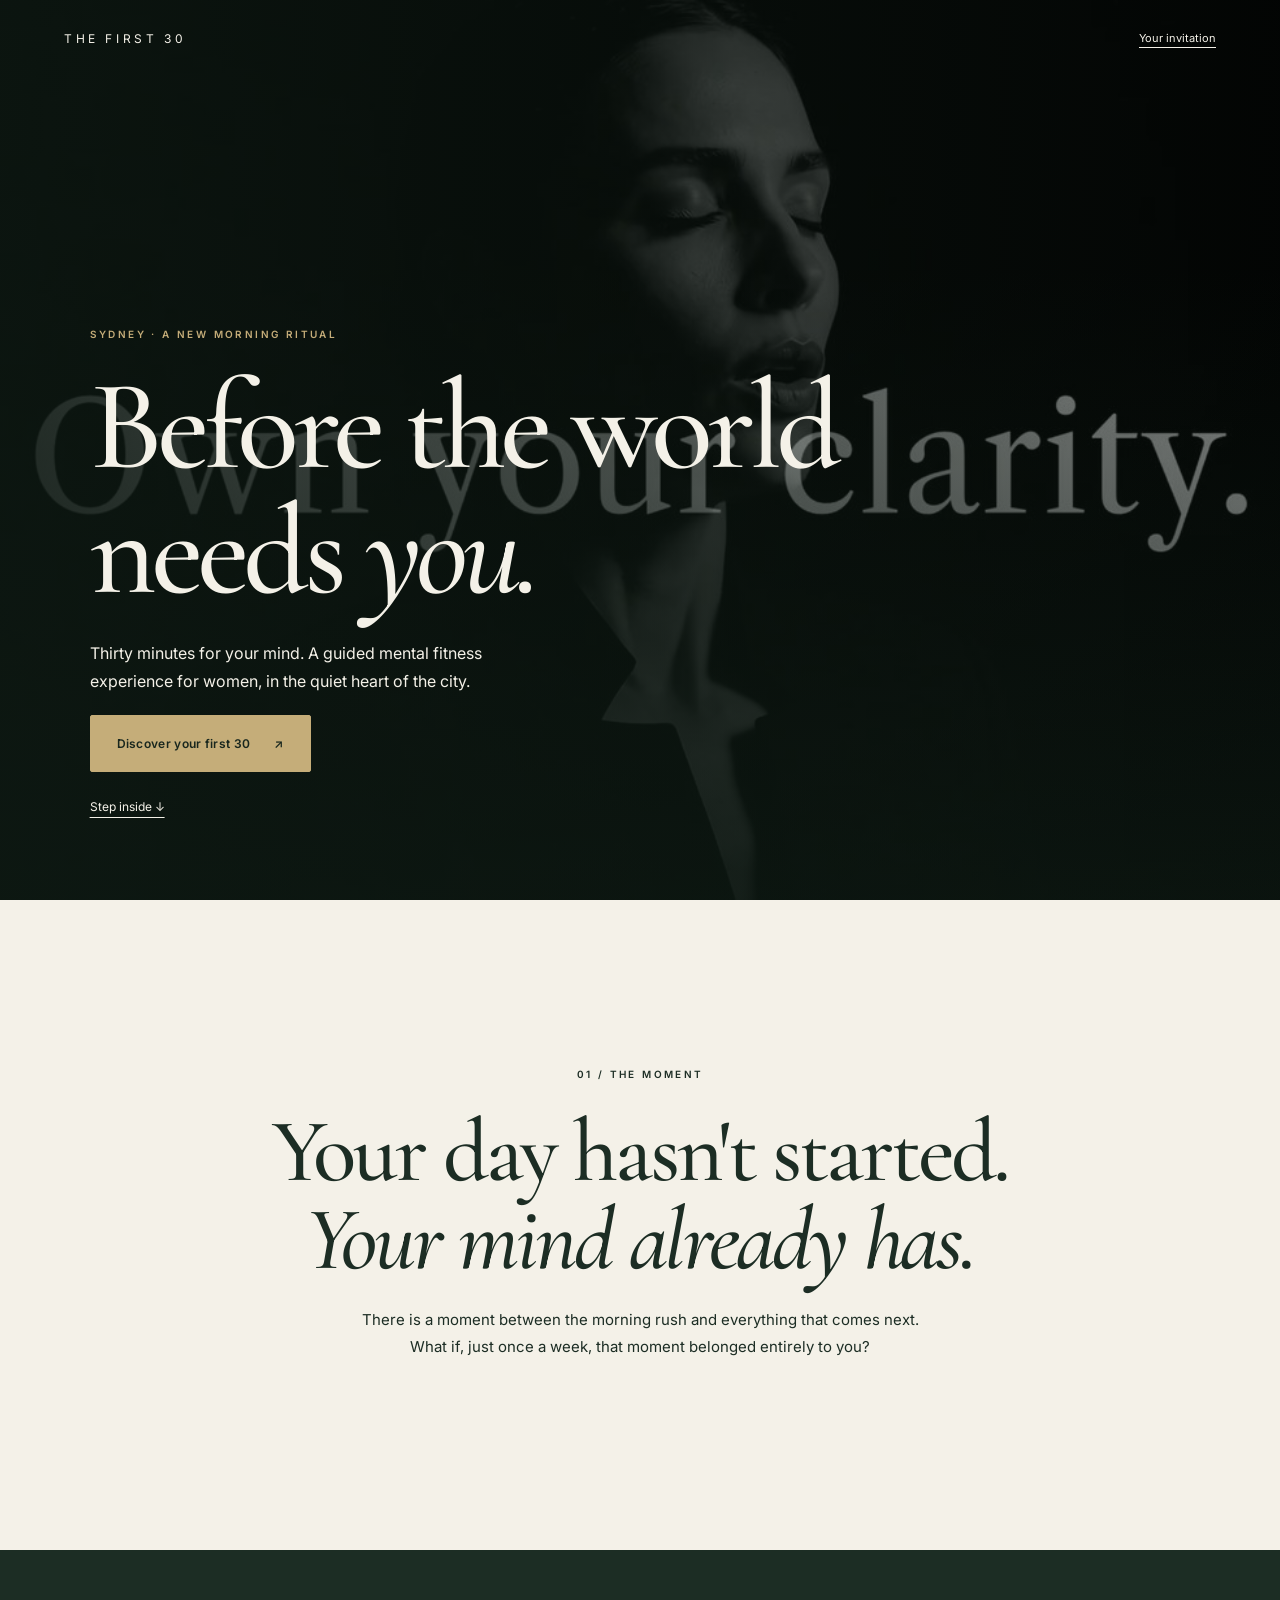
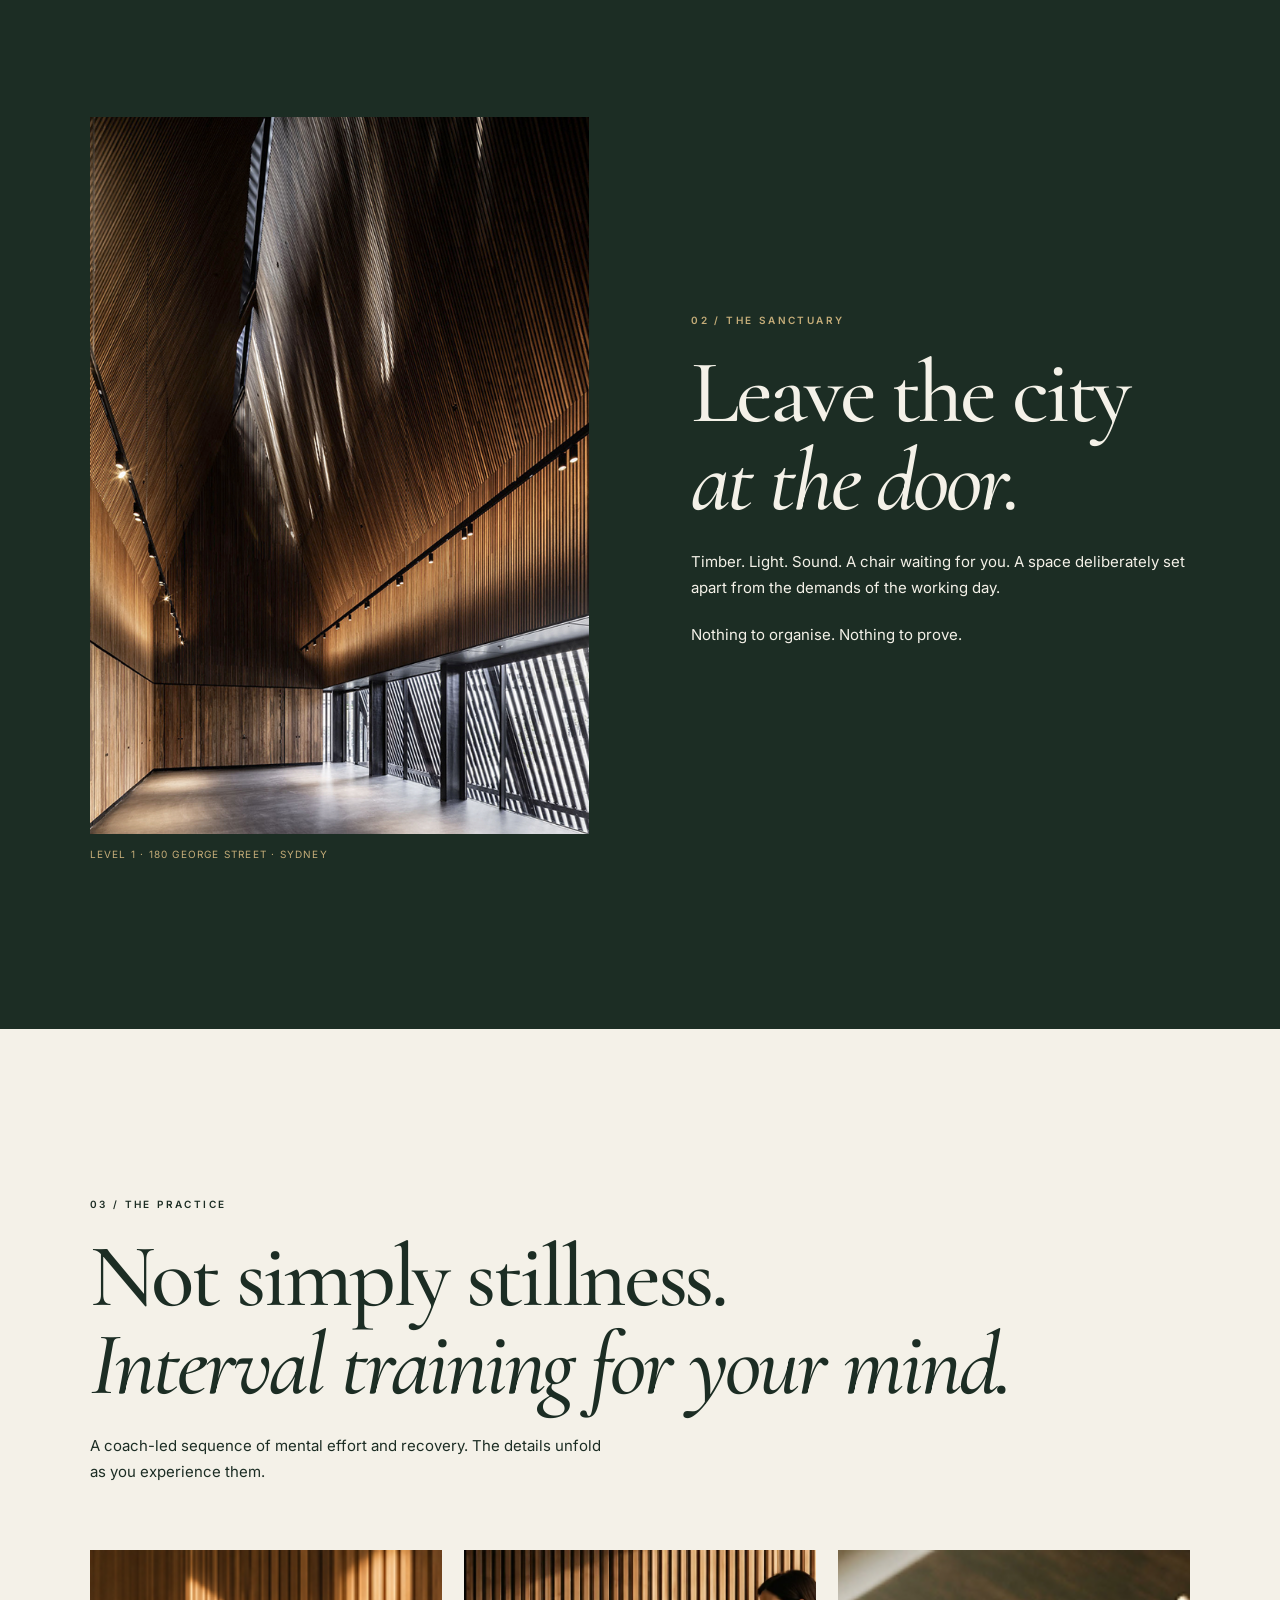
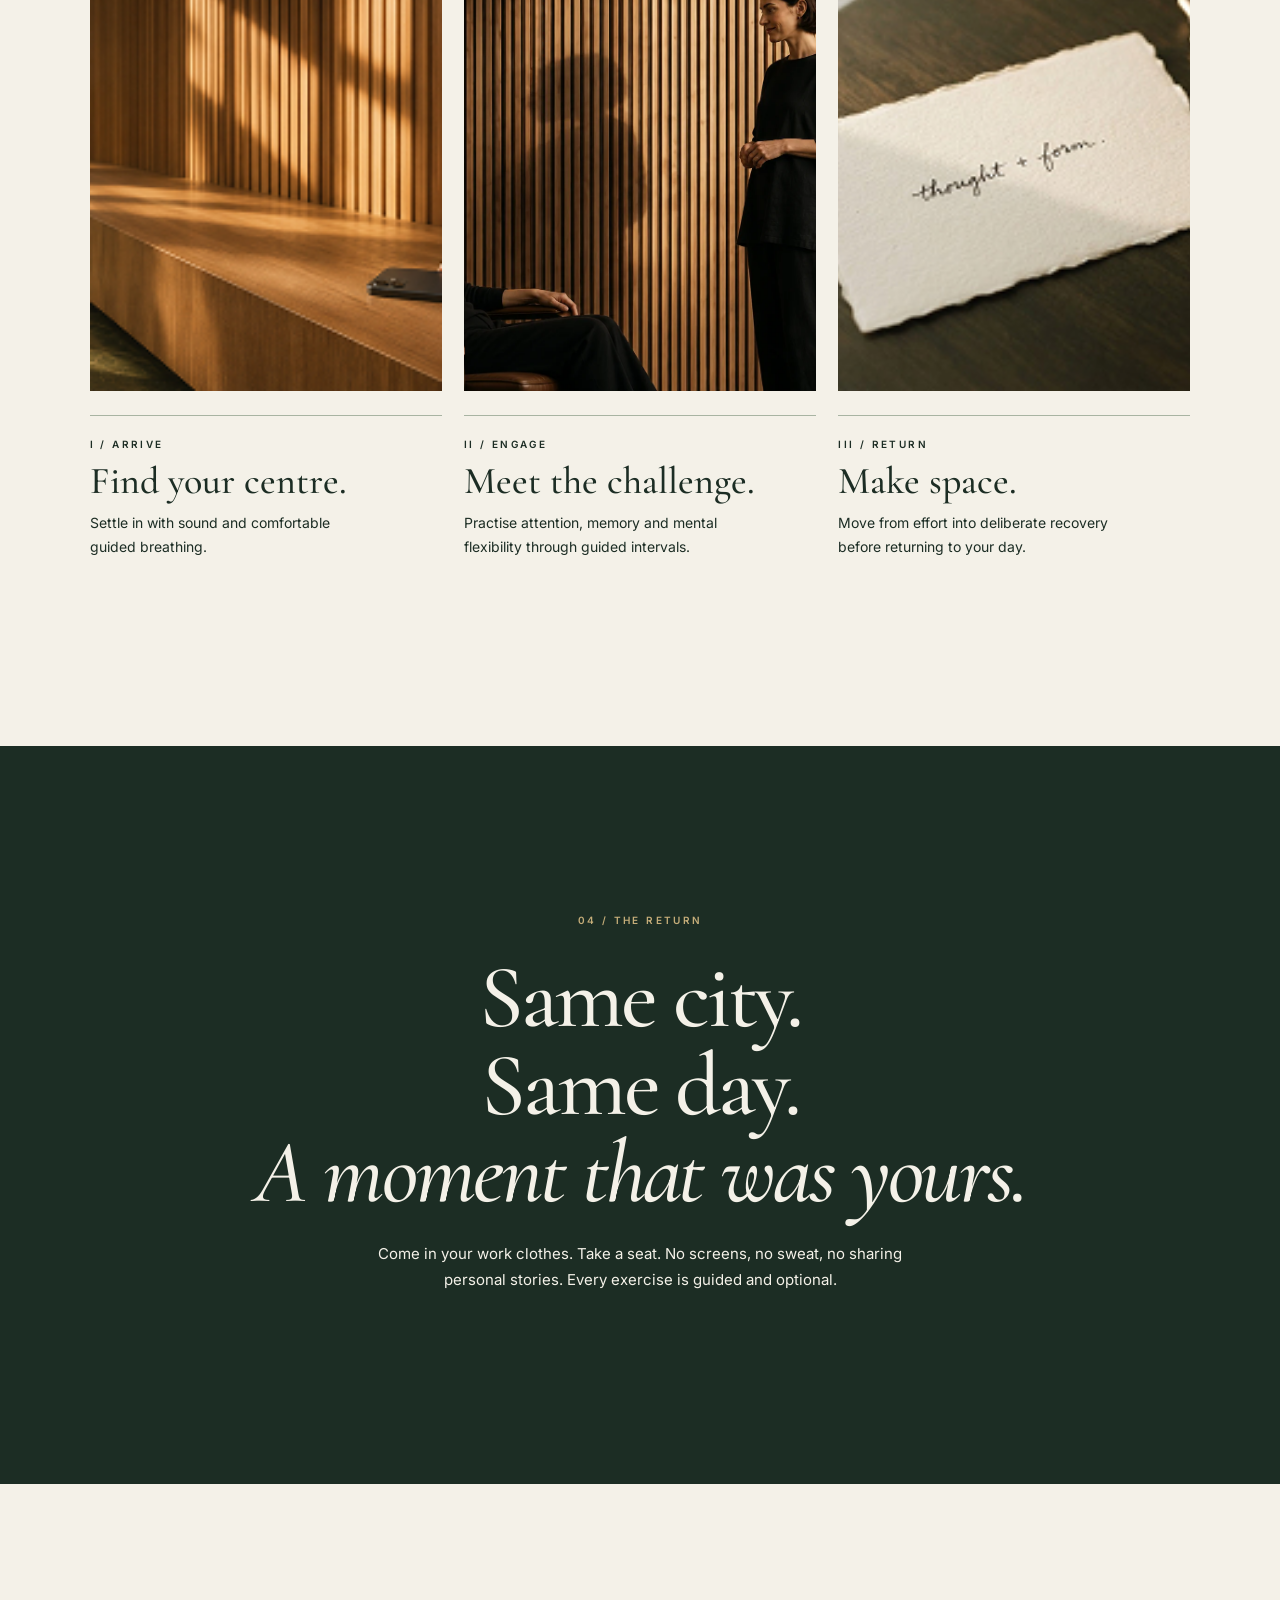
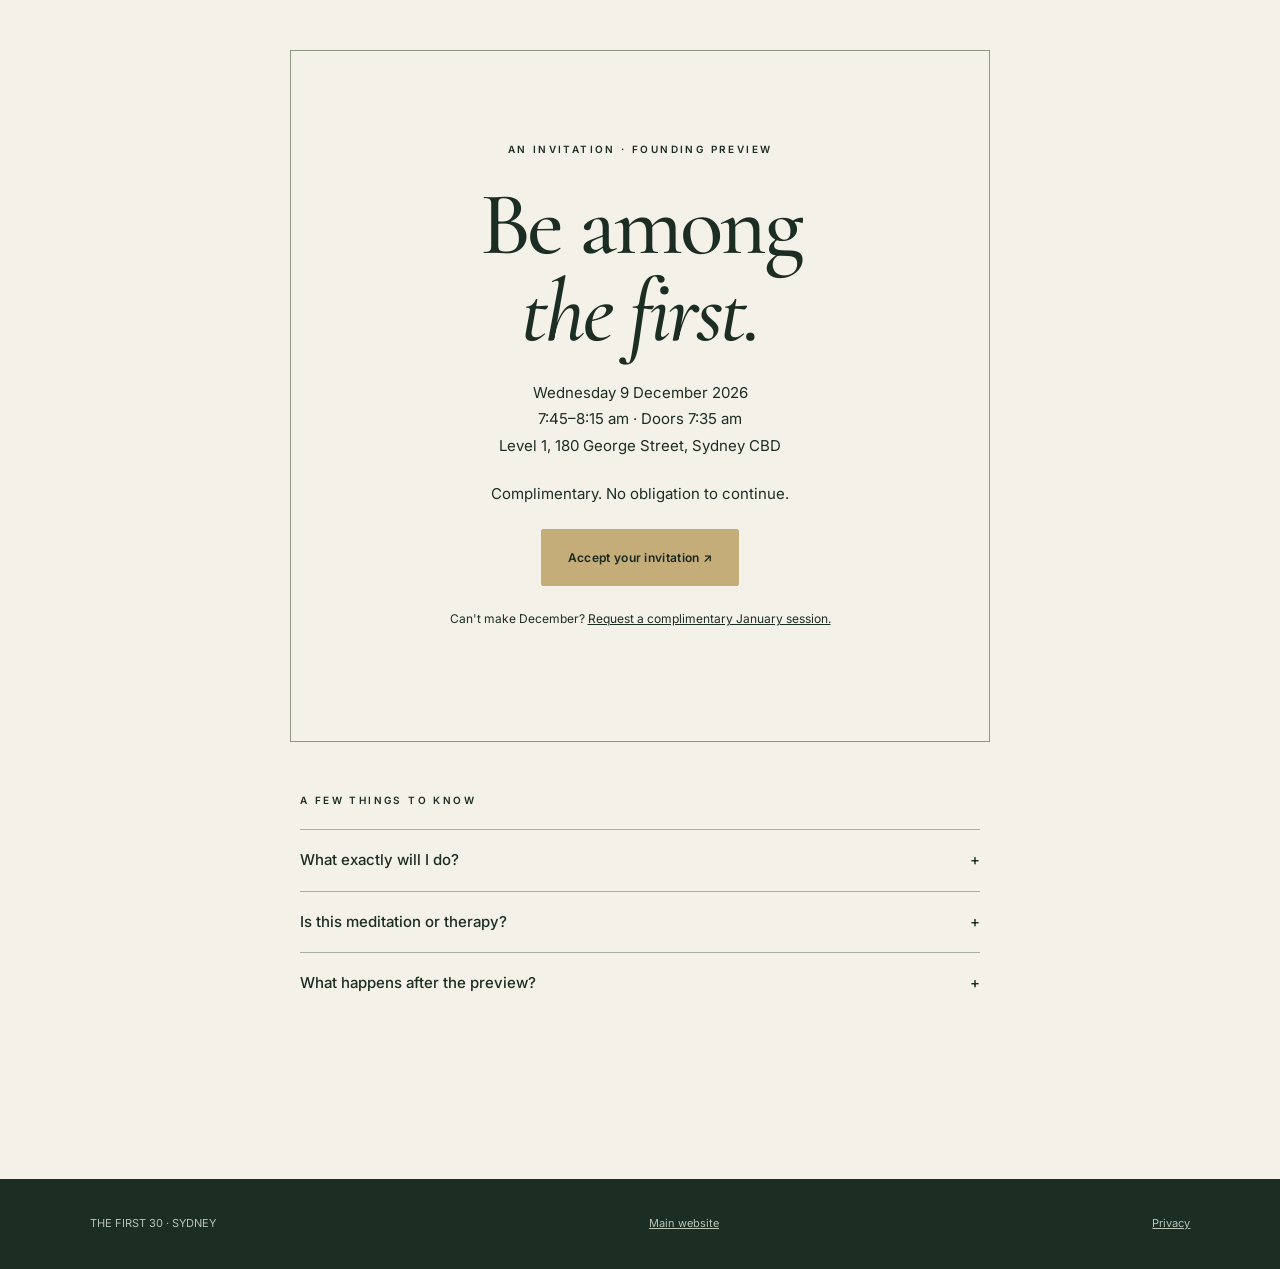
==== before/index.html @ 1cb9f114 "Add unlisted cinematic First 30 alternative landing page" ====
<!doctype html><html lang="en"><head><meta charset="utf-8"><meta name="viewport" content="width=device-width,initial-scale=1"><meta name="robots" content="noindex,nofollow,noarchive"><meta name="theme-color" content="#1c2d24"><title>Before the world needs you — The First 30</title><link rel="icon" href="/favicon.svg"><link rel="preconnect" href="https://fonts.googleapis.com"><link rel="preconnect" href="https://fonts.gstatic.com" crossorigin><link href="https://fonts.googleapis.com/css2?family=Cormorant+Garamond:ital,wght@0,500;0,600;1,500&family=Inter:wght@400;500;600&display=swap" rel="stylesheet"><style>
:root{--forest:#1c2d24;--paper:#f4f1e8;--gold:#c5ad79;--sage:#b8c5b6}*{box-sizing:border-box}html{scroll-behavior:smooth}body{margin:0;background:var(--forest);color:var(--paper);font:400 15px/1.75 Inter,sans-serif}a{color:inherit}a:focus-visible,summary:focus-visible{outline:2px solid var(--gold);outline-offset:6px}h1,h2,h3{font-family:"Cormorant Garamond",Georgia,serif;font-weight:500;line-height:.98;margin:0 0 24px}h1{font-size:clamp(65px,10vw,150px);letter-spacing:-.045em}h2{font-size:clamp(48px,7vw,100px);letter-spacing:-.035em}h3{font-size:38px}p{margin:0 0 20px}.eyebrow{font-size:10px;letter-spacing:.24em;text-transform:uppercase;font-weight:600}.gold{color:var(--gold)}.hero{min-height:100svh;position:relative;display:grid;align-items:end;overflow:hidden;isolation:isolate;background:#26382d url('/assets/own-your-clarity-poster.jpg') center/cover}.hero video{position:absolute;inset:0;width:100%;height:100%;object-fit:cover;z-index:-2}.hero:after{content:"";position:absolute;inset:0;background:linear-gradient(90deg,rgba(13,24,18,.84),rgba(13,24,18,.2)),linear-gradient(0deg,rgba(13,24,18,.76),transparent 70%);z-index:-1}.mast{position:absolute;top:0;left:0;right:0;padding:28px 5vw;display:flex;justify-content:space-between;align-items:center;gap:20px}.brand{font-size:12px;letter-spacing:.3em;text-decoration:none}.mast a:last-child{font-size:11px;text-underline-offset:5px}.hero-copy{padding:130px 7vw 9vh;max-width:1050px}.hero-copy p:not(.eyebrow){max-width:420px;font-size:16px}.button{display:inline-flex;align-items:center;justify-content:center;gap:24px;padding:17px 26px;background:var(--gold);color:#19271e;text-decoration:none;font-size:12px;font-weight:600;letter-spacing:.025em;border:1px solid var(--gold);border-radius:2px;transition:background .2s}.button:hover{background:var(--paper)}.quiet-link{display:inline-block;margin-top:24px;font-size:12px;text-underline-offset:6px}.chapter{padding:clamp(80px,13vw,190px) 7vw}.center{text-align:center}.center p{max-width:560px;margin:0 auto 24px}.paper{background:var(--paper);color:var(--forest)}.split{display:grid;grid-template-columns:1fr 1fr;align-items:center;gap:8vw}.split img{width:100%;height:clamp(350px,56vw,720px);object-fit:cover;display:block}.split .copy{max-width:510px}.image-caption{font-size:10px;letter-spacing:.12em;text-transform:uppercase;margin-top:12px}.ritual{display:grid;grid-template-columns:repeat(3,1fr);gap:22px;margin-top:65px}.ritual img{width:100%;aspect-ratio:4/5;object-fit:cover;display:block;margin-bottom:24px}.ritual h3{margin:10px 0}.ritual p{max-width:280px;font-size:14px}.line{border-top:1px solid #a8b4a2;padding-top:20px}.invite{max-width:700px;margin:auto;text-align:center;border:1px solid #8d997f;padding:clamp(28px,7vw,90px)}.invite p{margin:0 auto 22px}.details{max-width:680px;margin:50px auto 0;text-align:left}details{border-top:1px solid #a5b0a0;padding:17px 0}summary{cursor:pointer;font-weight:500;list-style:none;display:flex;justify-content:space-between;gap:16px}summary:after{content:"+"}details[open] summary:after{content:"−"}details p{font-size:14px;margin:12px 0 0}footer{padding:35px 7vw;display:flex;justify-content:space-between;gap:20px;flex-wrap:wrap;font-size:11px;color:var(--sage)}.reveal{animation:rise 1s ease both}@keyframes rise{from{opacity:0;transform:translateY(16px)}to{opacity:1;transform:none}}@media(max-width:700px){.split,.ritual{grid-template-columns:1fr}.ritual{gap:45px}.ritual img{aspect-ratio:5/4}.hero-copy{padding-bottom:65px}.mast{padding:22px 6vw}.chapter{padding:85px 6vw}.split{gap:40px}.hero:after{background:linear-gradient(0deg,rgba(13,24,18,.9),rgba(13,24,18,.25))}}@media(prefers-reduced-motion:reduce){html{scroll-behavior:auto}.reveal{animation:none}.hero video{display:none}}
</style></head><body><header class="hero"><video autoplay muted loop playsinline preload="none" poster="/assets/own-your-clarity-poster.jpg" aria-hidden="true" id="film"><source src="/assets/the-first-30-own-your-quiet-women.mp4?v=6aa486e" type="video/mp4"></video><div class="mast"><a class="brand" href="/">THE FIRST 30</a><a href="#invitation">Your invitation</a></div><div class="hero-copy reveal"><p class="eyebrow gold">Sydney · A new morning ritual</p><h1>Before the world<br>needs <i>you.</i></h1><p>Thirty minutes for your mind. A guided mental fitness experience for women, in the quiet heart of the city.</p><a class="button" href="#invitation">Discover your first 30 <span aria-hidden="true">↗</span></a><br><a class="quiet-link" href="#inside">Step inside ↓</a></div></header><main><section class="chapter paper center" id="inside"><p class="eyebrow">01 / The moment</p><h2>Your day hasn't started.<br><i>Your mind already has.</i></h2><p>There is a moment between the morning rush and everything that comes next. What if, just once a week, that moment belonged entirely to you?</p></section><section class="chapter split"><div><img loading="lazy" src="/assets/Concept%20photograph%20copy.jpg" alt="Timber-lined acoustic sanctuary"><div class="image-caption gold">Level 1 · 180 George Street · Sydney</div></div><div class="copy"><p class="eyebrow gold">02 / The sanctuary</p><h2>Leave the city<br><i>at the door.</i></h2><p>Timber. Light. Sound. A chair waiting for you. A space deliberately set apart from the demands of the working day.</p><p>Nothing to organise. Nothing to prove.</p></div></section><section class="chapter paper"><p class="eyebrow">03 / The practice</p><h2>Not simply stillness.<br><i>Interval training for your mind.</i></h2><p style="max-width:530px">A coach-led sequence of mental effort and recovery. The details unfold as you experience them.</p><div class="ritual"><article><img loading="lazy" src="/assets/Arrival%20sensory%20cue.jpg" alt="Arrival sensory detail"><div class="line eyebrow">I / Arrive</div><h3>Find your centre.</h3><p>Settle in with sound and comfortable guided breathing.</p></article><article><img loading="lazy" src="/assets/first-30-guided-session.webp" alt="A facilitator guiding a seated participant"><div class="line eyebrow">II / Engage</div><h3>Meet the challenge.</h3><p>Practise attention, memory and mental flexibility through guided intervals.</p></article><article><img loading="lazy" src="/assets/Ritual%20sensory%20cue.jpg" alt="A sensory ritual detail"><div class="line eyebrow">III / Return</div><h3>Make space.</h3><p>Move from effort into deliberate recovery before returning to your day.</p></article></div></section><section class="chapter center"><p class="eyebrow gold">04 / The return</p><h2>Same city.<br>Same day.<br><i>A moment that was yours.</i></h2><p>Come in your work clothes. Take a seat. No screens, no sweat, no sharing personal stories. Every exercise is guided and optional.</p></section><section class="chapter paper" id="invitation"><div class="invite"><p class="eyebrow">An invitation · Founding preview</p><h2>Be among<br><i>the first.</i></h2><p>Wednesday 9 December 2026<br>7:45–8:15 am · Doors 7:35 am<br>Level 1, 180 George Street, Sydney CBD</p><p>Complimentary. No obligation to continue.</p><a class="button" href="/free-preview/">Accept your invitation ↗</a><p style="margin-top:22px;font-size:12px">Can't make December? <a href="mailto:hello@thefirst30.com.au?subject=Complimentary%20January%20pass">Request a complimentary January session.</a></p></div><div class="details"><p class="eyebrow">A few things to know</p><details><summary>What exactly will I do?</summary><p>A seated, coach-led mental fitness session combining paced breathing, sound-based attention exercises, working memory and cognitive flexibility practice, and guided recovery. You can skip any exercise.</p></details><details><summary>Is this meditation or therapy?</summary><p>No. This is research-informed mental fitness practice, not clinical treatment or a validated assessment. The combined programme has not yet been independently validated. <a href="/#science">Explore the research.</a></p></details><details><summary>What happens after the preview?</summary><p>Regular Wednesday sessions are planned from 6 January 2027. Single session $35; three sessions $79; monthly $99. There is no obligation to join.</p></details></div></section></main><footer><span>THE FIRST 30 · SYDNEY</span><a href="/">Main website</a><a href="/privacy/">Privacy</a></footer><script>const film=document.getElementById('film');if(matchMedia('(prefers-reduced-motion: reduce)').matches){film.pause();film.removeAttribute('autoplay')}document.addEventListener('visibilitychange',()=>{if(document.hidden)film.pause();else if(!matchMedia('(prefers-reduced-motion: reduce)').matches)film.play().catch(()=>{})});</script></body></html>
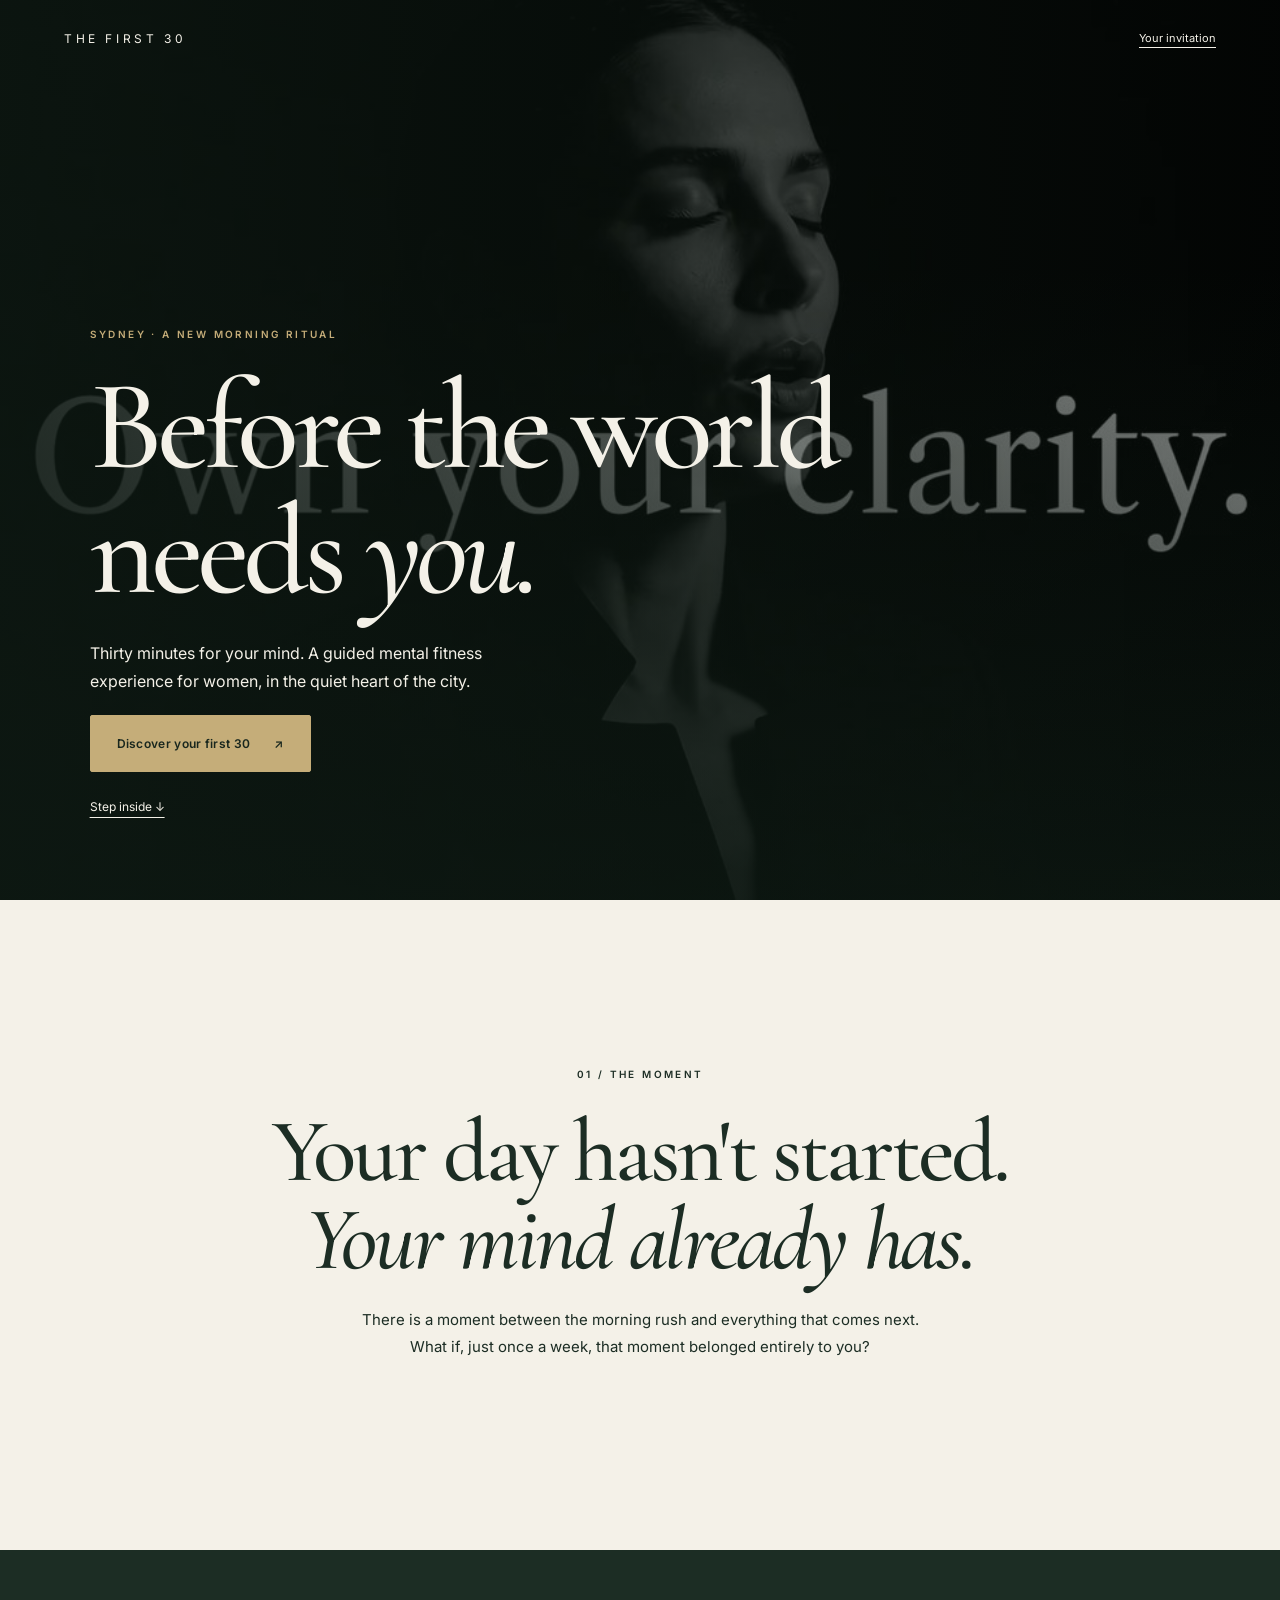
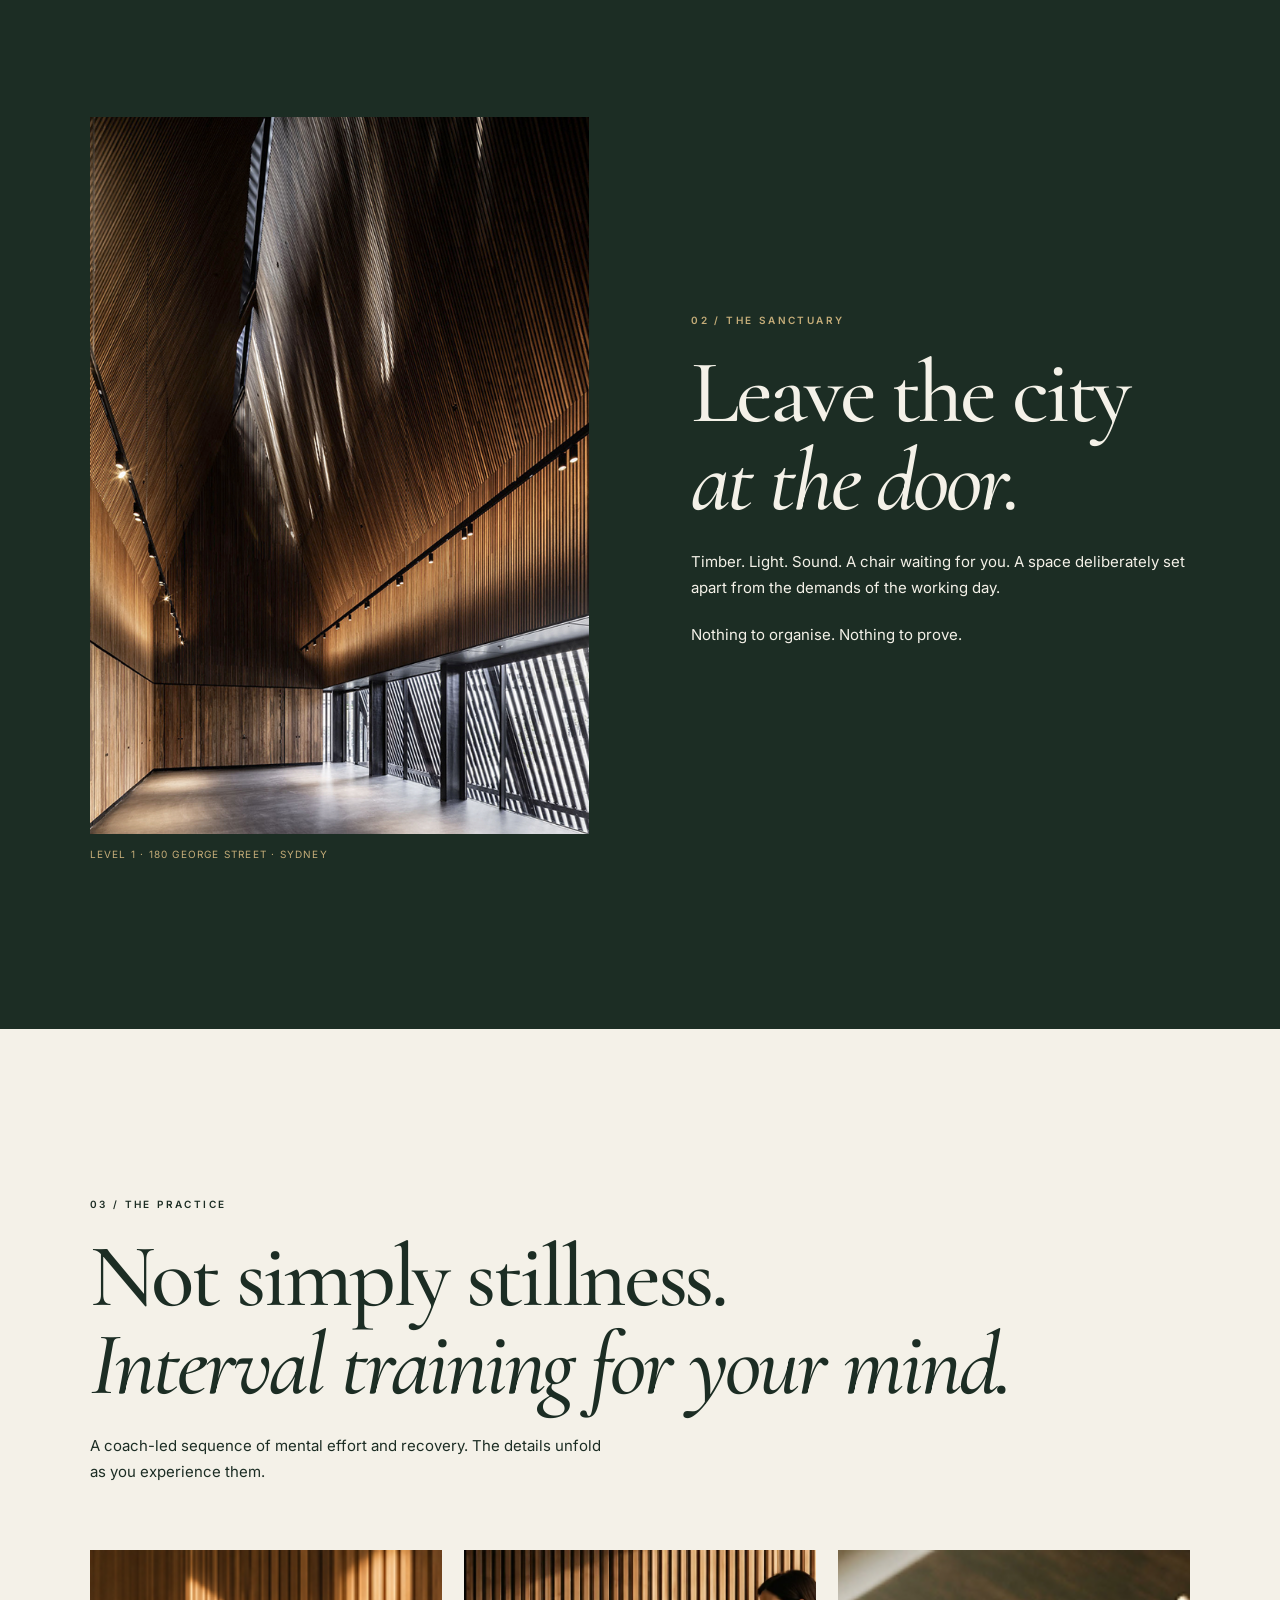
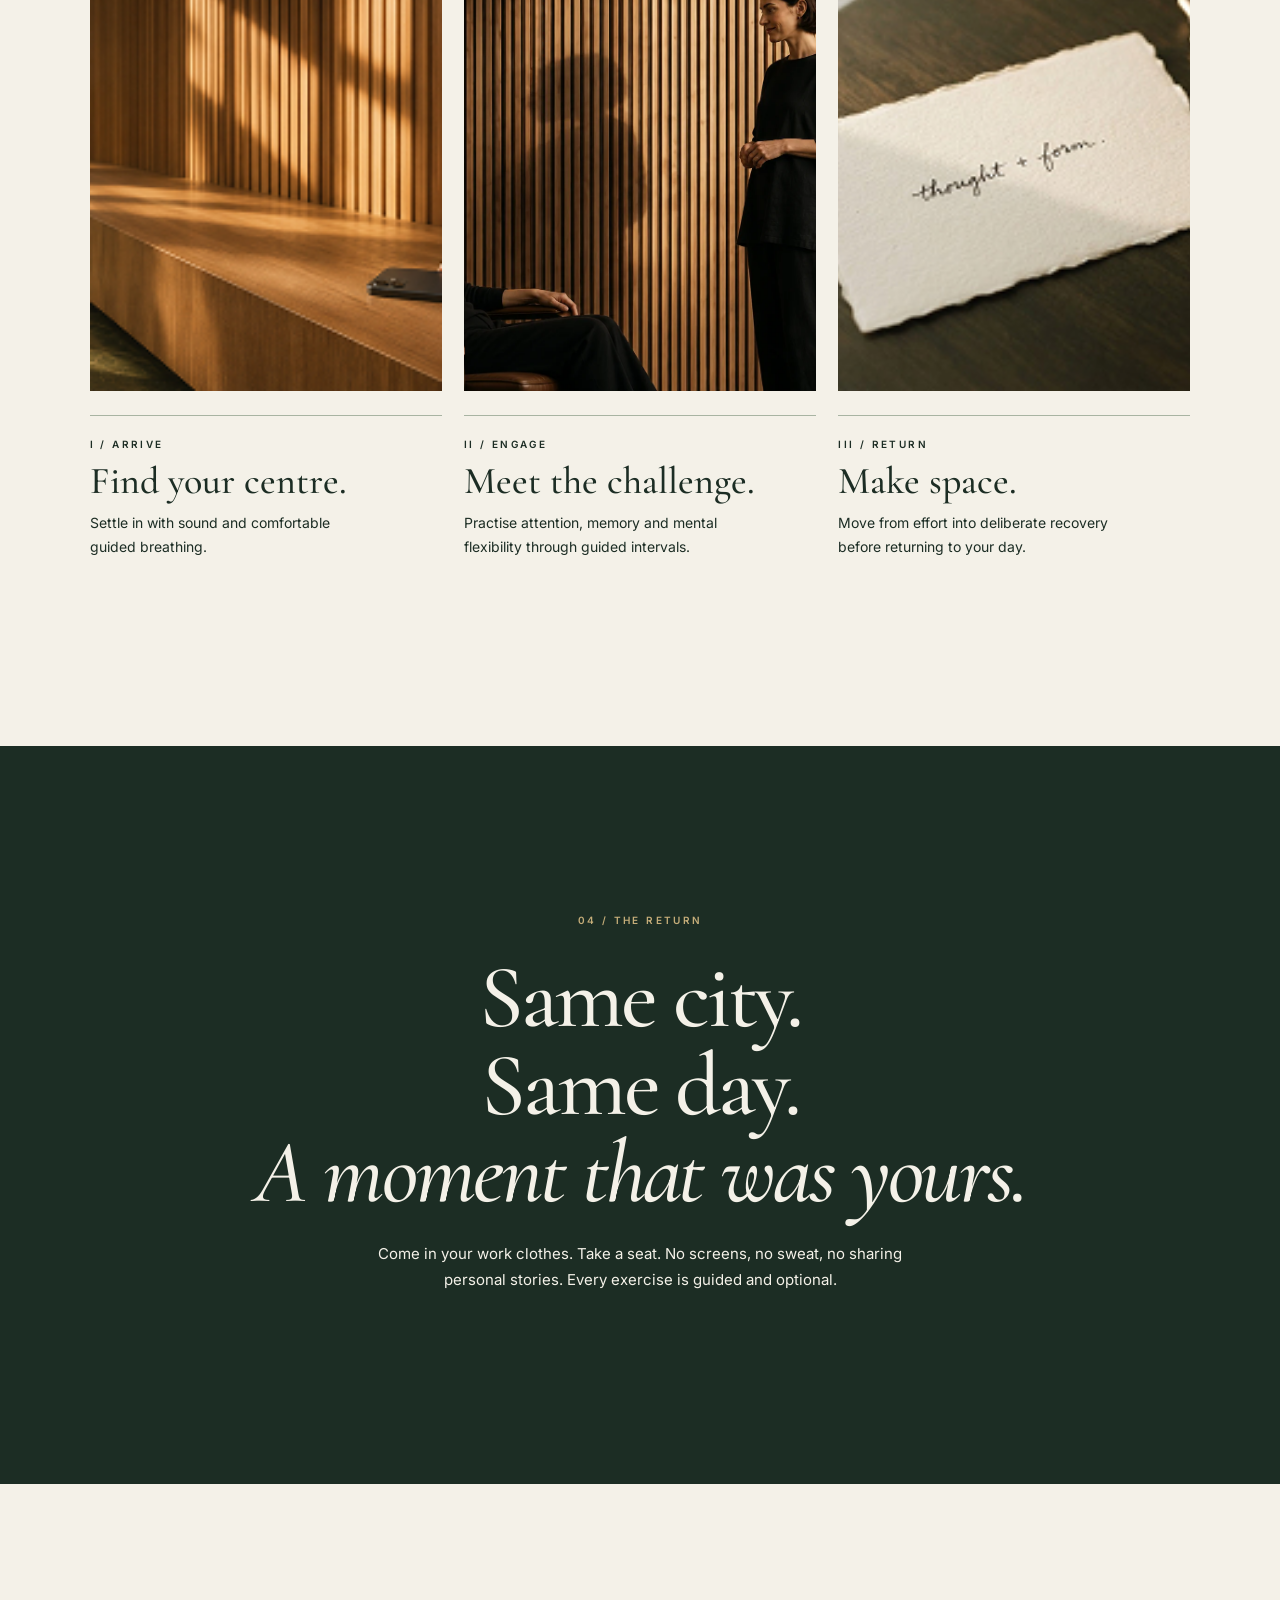
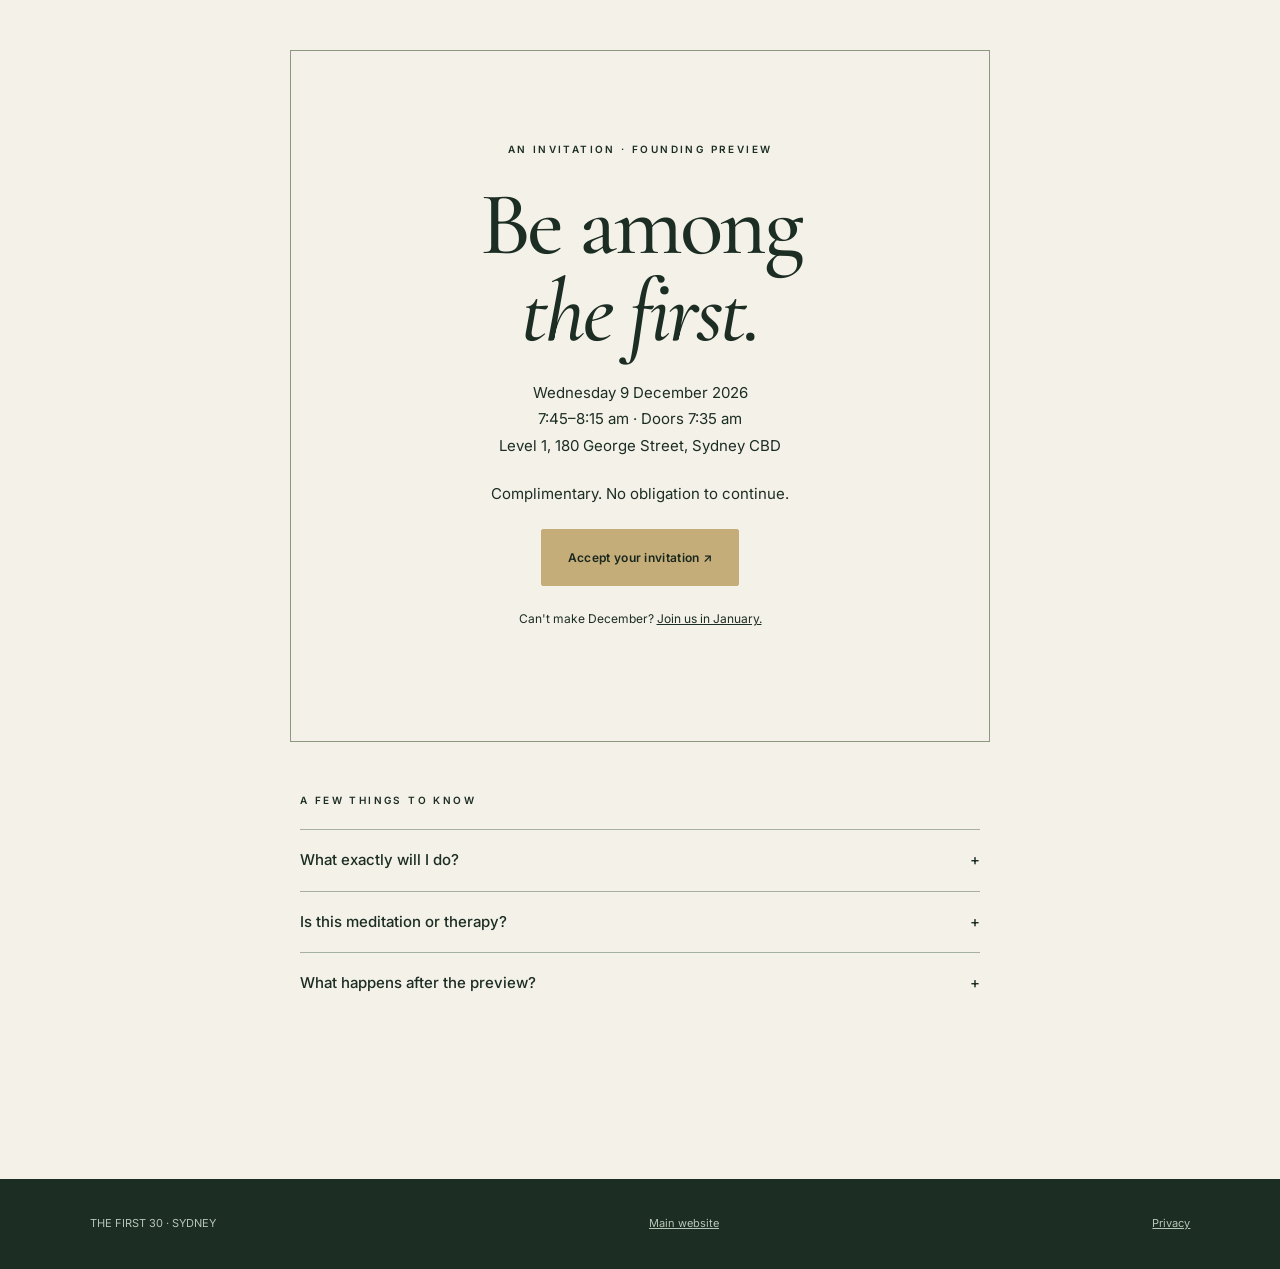
==== commit 5904b0f3: "Integrate existing RSVP endpoint into cinematic preview with January pass and calendar links" ====
--- a/before/index.html
+++ b/before/index.html
@@ -1,3 +1,207 @@
 <!doctype html><html lang="en"><head><meta charset="utf-8"><meta name="viewport" content="width=device-width,initial-scale=1"><meta name="robots" content="noindex,nofollow,noarchive"><meta name="theme-color" content="#1c2d24"><title>Before the world needs you — The First 30</title><link rel="icon" href="/favicon.svg"><link rel="preconnect" href="https://fonts.googleapis.com"><link rel="preconnect" href="https://fonts.gstatic.com" crossorigin><link href="https://fonts.googleapis.com/css2?family=Cormorant+Garamond:ital,wght@0,500;0,600;1,500&family=Inter:wght@400;500;600&display=swap" rel="stylesheet"><style>
 :root{--forest:#1c2d24;--paper:#f4f1e8;--gold:#c5ad79;--sage:#b8c5b6}*{box-sizing:border-box}html{scroll-behavior:smooth}body{margin:0;background:var(--forest);color:var(--paper);font:400 15px/1.75 Inter,sans-serif}a{color:inherit}a:focus-visible,summary:focus-visible{outline:2px solid var(--gold);outline-offset:6px}h1,h2,h3{font-family:"Cormorant Garamond",Georgia,serif;font-weight:500;line-height:.98;margin:0 0 24px}h1{font-size:clamp(65px,10vw,150px);letter-spacing:-.045em}h2{font-size:clamp(48px,7vw,100px);letter-spacing:-.035em}h3{font-size:38px}p{margin:0 0 20px}.eyebrow{font-size:10px;letter-spacing:.24em;text-transform:uppercase;font-weight:600}.gold{color:var(--gold)}.hero{min-height:100svh;position:relative;display:grid;align-items:end;overflow:hidden;isolation:isolate;background:#26382d url('/assets/own-your-clarity-poster.jpg') center/cover}.hero video{position:absolute;inset:0;width:100%;height:100%;object-fit:cover;z-index:-2}.hero:after{content:"";position:absolute;inset:0;background:linear-gradient(90deg,rgba(13,24,18,.84),rgba(13,24,18,.2)),linear-gradient(0deg,rgba(13,24,18,.76),transparent 70%);z-index:-1}.mast{position:absolute;top:0;left:0;right:0;padding:28px 5vw;display:flex;justify-content:space-between;align-items:center;gap:20px}.brand{font-size:12px;letter-spacing:.3em;text-decoration:none}.mast a:last-child{font-size:11px;text-underline-offset:5px}.hero-copy{padding:130px 7vw 9vh;max-width:1050px}.hero-copy p:not(.eyebrow){max-width:420px;font-size:16px}.button{display:inline-flex;align-items:center;justify-content:center;gap:24px;padding:17px 26px;background:var(--gold);color:#19271e;text-decoration:none;font-size:12px;font-weight:600;letter-spacing:.025em;border:1px solid var(--gold);border-radius:2px;transition:background .2s}.button:hover{background:var(--paper)}.quiet-link{display:inline-block;margin-top:24px;font-size:12px;text-underline-offset:6px}.chapter{padding:clamp(80px,13vw,190px) 7vw}.center{text-align:center}.center p{max-width:560px;margin:0 auto 24px}.paper{background:var(--paper);color:var(--forest)}.split{display:grid;grid-template-columns:1fr 1fr;align-items:center;gap:8vw}.split img{width:100%;height:clamp(350px,56vw,720px);object-fit:cover;display:block}.split .copy{max-width:510px}.image-caption{font-size:10px;letter-spacing:.12em;text-transform:uppercase;margin-top:12px}.ritual{display:grid;grid-template-columns:repeat(3,1fr);gap:22px;margin-top:65px}.ritual img{width:100%;aspect-ratio:4/5;object-fit:cover;display:block;margin-bottom:24px}.ritual h3{margin:10px 0}.ritual p{max-width:280px;font-size:14px}.line{border-top:1px solid #a8b4a2;padding-top:20px}.invite{max-width:700px;margin:auto;text-align:center;border:1px solid #8d997f;padding:clamp(28px,7vw,90px)}.invite p{margin:0 auto 22px}.details{max-width:680px;margin:50px auto 0;text-align:left}details{border-top:1px solid #a5b0a0;padding:17px 0}summary{cursor:pointer;font-weight:500;list-style:none;display:flex;justify-content:space-between;gap:16px}summary:after{content:"+"}details[open] summary:after{content:"−"}details p{font-size:14px;margin:12px 0 0}footer{padding:35px 7vw;display:flex;justify-content:space-between;gap:20px;flex-wrap:wrap;font-size:11px;color:var(--sage)}.reveal{animation:rise 1s ease both}@keyframes rise{from{opacity:0;transform:translateY(16px)}to{opacity:1;transform:none}}@media(max-width:700px){.split,.ritual{grid-template-columns:1fr}.ritual{gap:45px}.ritual img{aspect-ratio:5/4}.hero-copy{padding-bottom:65px}.mast{padding:22px 6vw}.chapter{padding:85px 6vw}.split{gap:40px}.hero:after{background:linear-gradient(0deg,rgba(13,24,18,.9),rgba(13,24,18,.25))}}@media(prefers-reduced-motion:reduce){html{scroll-behavior:auto}.reveal{animation:none}.hero video{display:none}}
-</style></head><body><header class="hero"><video autoplay muted loop playsinline preload="none" poster="/assets/own-your-clarity-poster.jpg" aria-hidden="true" id="film"><source src="/assets/the-first-30-own-your-quiet-women.mp4?v=6aa486e" type="video/mp4"></video><div class="mast"><a class="brand" href="/">THE FIRST 30</a><a href="#invitation">Your invitation</a></div><div class="hero-copy reveal"><p class="eyebrow gold">Sydney · A new morning ritual</p><h1>Before the world<br>needs <i>you.</i></h1><p>Thirty minutes for your mind. A guided mental fitness experience for women, in the quiet heart of the city.</p><a class="button" href="#invitation">Discover your first 30 <span aria-hidden="true">↗</span></a><br><a class="quiet-link" href="#inside">Step inside ↓</a></div></header><main><section class="chapter paper center" id="inside"><p class="eyebrow">01 / The moment</p><h2>Your day hasn't started.<br><i>Your mind already has.</i></h2><p>There is a moment between the morning rush and everything that comes next. What if, just once a week, that moment belonged entirely to you?</p></section><section class="chapter split"><div><img loading="lazy" src="/assets/Concept%20photograph%20copy.jpg" alt="Timber-lined acoustic sanctuary"><div class="image-caption gold">Level 1 · 180 George Street · Sydney</div></div><div class="copy"><p class="eyebrow gold">02 / The sanctuary</p><h2>Leave the city<br><i>at the door.</i></h2><p>Timber. Light. Sound. A chair waiting for you. A space deliberately set apart from the demands of the working day.</p><p>Nothing to organise. Nothing to prove.</p></div></section><section class="chapter paper"><p class="eyebrow">03 / The practice</p><h2>Not simply stillness.<br><i>Interval training for your mind.</i></h2><p style="max-width:530px">A coach-led sequence of mental effort and recovery. The details unfold as you experience them.</p><div class="ritual"><article><img loading="lazy" src="/assets/Arrival%20sensory%20cue.jpg" alt="Arrival sensory detail"><div class="line eyebrow">I / Arrive</div><h3>Find your centre.</h3><p>Settle in with sound and comfortable guided breathing.</p></article><article><img loading="lazy" src="/assets/first-30-guided-session.webp" alt="A facilitator guiding a seated participant"><div class="line eyebrow">II / Engage</div><h3>Meet the challenge.</h3><p>Practise attention, memory and mental flexibility through guided intervals.</p></article><article><img loading="lazy" src="/assets/Ritual%20sensory%20cue.jpg" alt="A sensory ritual detail"><div class="line eyebrow">III / Return</div><h3>Make space.</h3><p>Move from effort into deliberate recovery before returning to your day.</p></article></div></section><section class="chapter center"><p class="eyebrow gold">04 / The return</p><h2>Same city.<br>Same day.<br><i>A moment that was yours.</i></h2><p>Come in your work clothes. Take a seat. No screens, no sweat, no sharing personal stories. Every exercise is guided and optional.</p></section><section class="chapter paper" id="invitation"><div class="invite"><p class="eyebrow">An invitation · Founding preview</p><h2>Be among<br><i>the first.</i></h2><p>Wednesday 9 December 2026<br>7:45–8:15 am · Doors 7:35 am<br>Level 1, 180 George Street, Sydney CBD</p><p>Complimentary. No obligation to continue.</p><a class="button" href="/free-preview/">Accept your invitation ↗</a><p style="margin-top:22px;font-size:12px">Can't make December? <a href="mailto:hello@thefirst30.com.au?subject=Complimentary%20January%20pass">Request a complimentary January session.</a></p></div><div class="details"><p class="eyebrow">A few things to know</p><details><summary>What exactly will I do?</summary><p>A seated, coach-led mental fitness session combining paced breathing, sound-based attention exercises, working memory and cognitive flexibility practice, and guided recovery. You can skip any exercise.</p></details><details><summary>Is this meditation or therapy?</summary><p>No. This is research-informed mental fitness practice, not clinical treatment or a validated assessment. The combined programme has not yet been independently validated. <a href="/#science">Explore the research.</a></p></details><details><summary>What happens after the preview?</summary><p>Regular Wednesday sessions are planned from 6 January 2027. Single session $35; three sessions $79; monthly $99. There is no obligation to join.</p></details></div></section></main><footer><span>THE FIRST 30 · SYDNEY</span><a href="/">Main website</a><a href="/privacy/">Privacy</a></footer><script>const film=document.getElementById('film');if(matchMedia('(prefers-reduced-motion: reduce)').matches){film.pause();film.removeAttribute('autoplay')}document.addEventListener('visibilitychange',()=>{if(document.hidden)film.pause();else if(!matchMedia('(prefers-reduced-motion: reduce)').matches)film.play().catch(()=>{})});</script></body></html>+[hidden]{display:none!important}#homepage-rsvp{background:#1c2d24;color:#f4f1e8;border:1px solid #a9956d;width:min(540px,calc(100% - 24px));max-height:calc(100dvh - 24px);overflow:auto;padding:clamp(24px,5vw,46px);box-shadow:0 24px 90px #0007}#homepage-rsvp::backdrop{background:#101d17b8;backdrop-filter:blur(6px)}#homepage-rsvp h2{font-size:clamp(42px,8vw,64px);margin:20px 0}#homepage-rsvp h3{font-size:36px}#homepage-rsvp .eyebrow{color:#c5ad79}#homepage-rsvp .rsvp-close{float:right;background:none;color:inherit;border:0;font:inherit;font-size:12px;cursor:pointer}#homepage-rsvp .rsvp-field{display:block;font-size:12px;margin:14px 0}#homepage-rsvp input:not([type=radio]):not([type=checkbox]){display:block;width:100%;padding:12px;background:#ffffff09;border:1px solid #829181;color:inherit;font:inherit;font-size:16px;margin-top:5px;border-radius:0}#homepage-rsvp fieldset{border:0;padding:0;margin:0 0 20px}#homepage-rsvp legend{font-size:11px;color:#c5ad79;margin-bottom:8px}#homepage-rsvp .rsvp-session-option{display:flex;align-items:center;gap:10px;border:1px solid #829181;padding:10px;margin:7px 0;cursor:pointer}#homepage-rsvp .rsvp-session-option:has(input:checked){border-color:#c5ad79;background:#ffffff09}#homepage-rsvp small{display:block;color:#b8c5b6}#homepage-rsvp input{accent-color:#c5ad79}#homepage-rsvp .rsvp-phone-help,#homepage-rsvp .rsvp-privacy,#homepage-rsvp .rsvp-opt-in{font-size:11px;color:#d1d8cc}#homepage-rsvp .rsvp-opt-in{display:flex;gap:8px;align-items:start}#homepage-rsvp button.button{width:100%;cursor:pointer;margin:15px 0}#homepage-rsvp button:disabled{opacity:.65;cursor:wait}#homepage-rsvp [role=alert]{color:#ffcfb8;font-size:13px}#homepage-rsvp [role=alert]:empty{display:none}#homepage-rsvp .rsvp-calendar{font-size:12px;margin:16px 0}#homepage-rsvp .rsvp-share{border-top:1px solid #829181;padding-top:20px;margin-top:24px}#homepage-rsvp :focus-visible{outline:2px solid #c5ad79;outline-offset:3px}</style></head><body><header class="hero"><video autoplay muted loop playsinline preload="none" poster="/assets/own-your-clarity-poster.jpg" aria-hidden="true" id="film"><source src="/assets/the-first-30-own-your-quiet-women.mp4?v=6aa486e" type="video/mp4"></video><div class="mast"><a class="brand" href="/">THE FIRST 30</a><a href="#invitation">Your invitation</a></div><div class="hero-copy reveal"><p class="eyebrow gold">Sydney · A new morning ritual</p><h1>Before the world<br>needs <i>you.</i></h1><p>Thirty minutes for your mind. A guided mental fitness experience for women, in the quiet heart of the city.</p><a class="button" href="#invitation">Discover your first 30 <span aria-hidden="true">↗</span></a><br><a class="quiet-link" href="#inside">Step inside ↓</a></div></header><main><section class="chapter paper center" id="inside"><p class="eyebrow">01 / The moment</p><h2>Your day hasn't started.<br><i>Your mind already has.</i></h2><p>There is a moment between the morning rush and everything that comes next. What if, just once a week, that moment belonged entirely to you?</p></section><section class="chapter split"><div><img loading="lazy" src="/assets/Concept%20photograph%20copy.jpg" alt="Timber-lined acoustic sanctuary"><div class="image-caption gold">Level 1 · 180 George Street · Sydney</div></div><div class="copy"><p class="eyebrow gold">02 / The sanctuary</p><h2>Leave the city<br><i>at the door.</i></h2><p>Timber. Light. Sound. A chair waiting for you. A space deliberately set apart from the demands of the working day.</p><p>Nothing to organise. Nothing to prove.</p></div></section><section class="chapter paper"><p class="eyebrow">03 / The practice</p><h2>Not simply stillness.<br><i>Interval training for your mind.</i></h2><p style="max-width:530px">A coach-led sequence of mental effort and recovery. The details unfold as you experience them.</p><div class="ritual"><article><img loading="lazy" src="/assets/Arrival%20sensory%20cue.jpg" alt="Arrival sensory detail"><div class="line eyebrow">I / Arrive</div><h3>Find your centre.</h3><p>Settle in with sound and comfortable guided breathing.</p></article><article><img loading="lazy" src="/assets/first-30-guided-session.webp" alt="A facilitator guiding a seated participant"><div class="line eyebrow">II / Engage</div><h3>Meet the challenge.</h3><p>Practise attention, memory and mental flexibility through guided intervals.</p></article><article><img loading="lazy" src="/assets/Ritual%20sensory%20cue.jpg" alt="A sensory ritual detail"><div class="line eyebrow">III / Return</div><h3>Make space.</h3><p>Move from effort into deliberate recovery before returning to your day.</p></article></div></section><section class="chapter center"><p class="eyebrow gold">04 / The return</p><h2>Same city.<br>Same day.<br><i>A moment that was yours.</i></h2><p>Come in your work clothes. Take a seat. No screens, no sweat, no sharing personal stories. Every exercise is guided and optional.</p></section><section class="chapter paper" id="invitation"><div class="invite"><p class="eyebrow">An invitation · Founding preview</p><h2>Be among<br><i>the first.</i></h2><p>Wednesday 9 December 2026<br>7:45–8:15 am · Doors 7:35 am<br>Level 1, 180 George Street, Sydney CBD</p><p>Complimentary. No obligation to continue.</p><a class="button" data-rsvp-direct="attend" href="/free-preview/">Accept your invitation ↗</a><p style="margin-top:22px;font-size:12px">Can't make December? <a data-rsvp-direct="january" href="mailto:hello@thefirst30.com.au?subject=Complimentary%20January%20pass">Join us in January.</a></p></div><div class="details"><p class="eyebrow">A few things to know</p><details><summary>What exactly will I do?</summary><p>A seated, coach-led mental fitness session combining paced breathing, sound-based attention exercises, working memory and cognitive flexibility practice, and guided recovery. You can skip any exercise.</p></details><details><summary>Is this meditation or therapy?</summary><p>No. This is research-informed mental fitness practice, not clinical treatment or a validated assessment. The combined programme has not yet been independently validated. <a href="/#science">Explore the research.</a></p></details><details><summary>What happens after the preview?</summary><p>Regular Wednesday sessions are planned from 6 January 2027. Single session $35; three sessions $79; monthly $99. There is no obligation to join.</p></details></div></section></main><footer><span>THE FIRST 30 · SYDNEY</span><a href="/">Main website</a><a href="/privacy/">Privacy</a></footer><script>const film=document.getElementById('film');if(matchMedia('(prefers-reduced-motion: reduce)').matches){film.pause();film.removeAttribute('autoplay')}document.addEventListener('visibilitychange',()=>{if(document.hidden)film.pause();else if(!matchMedia('(prefers-reduced-motion: reduce)').matches)film.play().catch(()=>{})});</script><dialog id="homepage-rsvp" aria-labelledby="homepage-rsvp-title">
+<button type="button" class="rsvp-close" data-rsvp-close>Close ×</button>
+<p class="eyebrow">THE FIRST 30</p>
+<h2 id="homepage-rsvp-title">A place for you.</h2>
+<p id="homepage-rsvp-description">Choose when you would like to experience The First 30.</p>
+<form>
+<fieldset class="rsvp-session-choices"><legend>Choose your complimentary session</legend><label class="rsvp-session-option"><input type="radio" name="session" value="attend" checked><span><strong>Wednesday 9 December</strong><small>7:45–8:15 am · Founding preview</small></span></label><label class="rsvp-session-option"><input type="radio" name="session" value="january"><span><strong>A session in January</strong><small>Choose a Wednesday when bookings open</small></span></label></fieldset>
+<label class="rsvp-field">Full name *<input name="name" autocomplete="name" required></label>
+<label class="rsvp-field">Email *<input name="email" type="email" autocomplete="email" required></label>
+<label class="rsvp-field"><span class="rsvp-phone-label">Phone number *</span><input name="phone" type="tel" autocomplete="tel" required></label>
+<p class="rsvp-phone-help">For your 9 December door code and reminder.</p>
+<label class="rsvp-opt-in"><input name="updates" type="checkbox"> <span>Send me occasional First 30 updates and free passes. I can opt out anytime.</span></label>
+<p class="rsvp-priority-consent" hidden>By joining, you're signing up for occasional First 30 updates and free passes. You can opt out anytime.</p>
+<p role="alert"></p>
+<a class="rsvp-email-fallback" href="mailto:hello@thefirst30.com.au" hidden>Contact us by email</a>
+<button type="submit" class="button">Reserve my place</button>
+<p class="rsvp-privacy">See our <a href="/privacy/" target="_blank" rel="noopener">privacy policy</a>.</p>
+</form>
+<div class="rsvp-success" hidden><h3 tabindex="-1"></h3><p class="rsvp-success-text"></p><div class="rsvp-calendar" hidden><a class="quiet-link" target="_blank" rel="noopener" href="https://calendar.google.com/calendar/render?action=TEMPLATE&amp;text=The%20First%2030%20Founding%20Preview&amp;dates=20261208T204500Z%2F20261208T211500Z&amp;location=Level%201%2C%20180%20George%20Street%2C%20Sydney&amp;details=Doors%20open%207%3A35%20am%20Sydney%20time">Add to Google Calendar ↗</a> · <a target="_blank" rel="noopener" href="https://outlook.live.com/calendar/0/deeplink/compose?subject=The%20First%2030%20Founding%20Preview&amp;startdt=2026-12-08T20%3A45%3A00Z&amp;enddt=2026-12-08T21%3A15%3A00Z&amp;location=Level%201%2C%20180%20George%20Street%2C%20Sydney">Outlook ↗</a></div><div class="rsvp-share"><p>And you have a plus one. Invite someone to join you.</p><button type="button" class="button rsvp-copy">Copy invitation message</button><p class="rsvp-share-status" role="status"></p></div></div>
+</dialog><script>/* Homepage RSVP: same Apps Script endpoint and payload as the founding invitation. */
+(() => {
+  const endpoint = "https://script.google.com/a/macros/startupwithchristine.com/s/AKfycbzS0xMu3xWIeYDS08jpvy1mUJtgQMbczuErwrTlH8mnsBfSe1IYPMHgQ3kSfhhRbHUL/exec";
+  const dialog = document.getElementById('homepage-rsvp');
+  if (!dialog || typeof dialog.showModal !== 'function') return;
+  const form = dialog.querySelector('form');
+  const title = dialog.querySelector('#homepage-rsvp-title');
+  const description = dialog.querySelector('#homepage-rsvp-description');
+  const phone = form.elements.phone;
+  const email = form.elements.email;
+  const name = form.elements.name;
+  const submit = form.querySelector('[type=submit]');
+  const optIn = form.querySelector('.rsvp-opt-in');
+  const phoneLabel = form.querySelector('.rsvp-phone-label');
+  const help = form.querySelector('.rsvp-phone-help');
+  const priorityConsent = form.querySelector('.rsvp-priority-consent');
+  const choices = form.querySelector('.rsvp-session-choices');
+  const phoneField = phone.closest('label');
+  const fallback = form.querySelector('.rsvp-email-fallback');
+  const feedback = form.querySelector('[role=alert]');
+  const success = dialog.querySelector('.rsvp-success');
+  const successTitle = success.querySelector('h3');
+  const successText = success.querySelector('.rsvp-success-text');
+  const share = success.querySelector('.rsvp-share');
+  const shareStatus = success.querySelector('.rsvp-share-status');
+  const sharePrompt = share.querySelector('p');
+  const copy = success.querySelector('.rsvp-copy');
+  const query = new URLSearchParams(location.search);
+  const incomingReferral = query.get('ref') || '';
+  const preferredSession = query.get('session') === 'january' ? 'january' : 'attend';
+  let mode = 'attend', trigger, submissionId, busy = false, shareMessage = '';
+  function setMode(branch) {
+    mode = branch;
+    const attend = branch === 'attend';
+    const newsletter = branch === 'updates';
+    title.textContent = newsletter ? 'Stay in the loop.' : 'A place for you.';
+    description.textContent = newsletter ? 'Occasional First 30 updates and free passes.' : 'Choose when you would like to experience The First 30.';
+    choices.hidden = newsletter;
+    choices.disabled = newsletter;
+    phoneField.hidden = newsletter;
+    phone.disabled = newsletter;
+    phone.required = !newsletter;
+    phoneLabel.textContent = 'Phone number *';
+    help.hidden = newsletter;
+    help.textContent = attend ? 'For your 9 December door code and reminder.' : 'For when we announce January slots and for your door code on the day.';
+    optIn.hidden = newsletter;
+    form.elements.updates.disabled = newsletter;
+    priorityConsent.hidden = !newsletter;
+    submit.textContent = newsletter ? 'Join the newsletter' : attend ? 'Reserve my place' : 'Claim my January pass';
+    feedback.textContent = '';
+    fallback.hidden = true;
+  }
+  function open(branch, value, source) {
+    if (dialog.open || busy) return;
+    trigger = source;
+    submissionId = undefined;
+    form.reset();
+    shareStatus.textContent = '';
+    form.hidden = false;
+    success.hidden = true;
+    description.hidden = false;
+    if (branch !== 'updates') form.elements.session.value = branch;
+    setMode(branch);
+    email.value = value || '';
+    dialog.showModal();
+    (email.value ? name : email).focus();
+  }
+  document.querySelectorAll('[data-rsvp-direct]').forEach(link => link.addEventListener('click', event => { event.preventDefault(); open(link.dataset.rsvpDirect === 'january' ? 'january' : 'attend', '', link); }));
+  choices.addEventListener('change', () => {
+    if (!busy && !choices.disabled) {
+      submissionId = undefined;
+      setMode(form.elements.session.value);
+    }
+  });
+  document.querySelectorAll('.homepage-rsvp-start').forEach(start => {
+    start.hidden = false;
+    const fallback = start.previousElementSibling;
+    if (fallback?.matches('.homepage-rsvp-fallback')) fallback.hidden = true;
+    start.addEventListener('submit', event => {
+      event.preventDefault();
+      if (!start.reportValidity()) return;
+      if (dialog.open || busy) return;
+      const address = start.elements.email.value.trim();
+      const lead = new URLSearchParams({email: address, response: 'incomplete', submissionId: crypto.randomUUID(), referredBy: incomingReferral});
+      fetch(endpoint, {method:'POST', body:lead, credentials:'omit', keepalive:true}).catch(() => {});
+      open(preferredSession, address, start.querySelector('button'));
+    });
+  });
+  document.querySelectorAll('[data-rsvp-shortcut]').forEach(link => {
+    link.addEventListener('click', event => {
+      const field = document.querySelector('#hero-rsvp-email');
+      if (!field) return;
+      event.preventDefault();
+      field.scrollIntoView({block:'center',behavior:window.matchMedia('(prefers-reduced-motion: reduce)').matches?'auto':'smooth'});
+      field.focus({preventScroll:true});
+    });
+  });
+  document.querySelectorAll('[data-rsvp-priority]').forEach(priority => {
+    priority.addEventListener('click', event => {
+      event.preventDefault();
+      open('january', '', priority);
+    });
+  });
+  document.querySelectorAll('[data-rsvp-newsletter]').forEach(link => {
+    link.addEventListener('click', event => {
+      event.preventDefault();
+      open('updates', '', link);
+    });
+  });
+  dialog.querySelectorAll('[data-rsvp-close]').forEach(button => button.addEventListener('click', () => {
+    if (!busy) dialog.close();
+  }));
+  dialog.addEventListener('cancel', event => { if (busy) event.preventDefault(); });
+  dialog.addEventListener('close', () => { if (trigger?.isConnected) trigger.focus(); });
+  form.addEventListener('input', () => { feedback.textContent = ''; });
+  form.addEventListener('submit', async event => {
+    event.preventDefault();
+    if (busy || !form.reportValidity()) return;
+    if (!name.value.trim() || (mode !== 'updates' && !phone.value.trim())) {
+      feedback.textContent = 'Please enter your name and phone number.';
+      (!name.value.trim() ? name : phone).focus();
+      return;
+    }
+    busy = true;
+    choices.disabled = true;
+    submit.disabled = true;
+    const oldLabel = submit.textContent;
+    submit.textContent = 'Saving…';
+    feedback.textContent = '';
+    try {
+      submissionId ||= crypto.randomUUID();
+      const data = new URLSearchParams(new FormData(form));
+      data.set('name', name.value.trim());
+      data.set('email', email.value.trim());
+      data.set('phone', mode === 'updates' ? '' : phone.value.trim());
+      data.delete('session');
+      data.set('response', mode);
+      data.set('submissionId', submissionId);
+      data.set('referredBy', incomingReferral);
+      const reply = await fetch(endpoint, {method:'POST',body:data,credentials:'omit'});
+      if (!reply.ok) throw new Error('Request failed');
+      const result = await reply.json();
+      if (!result.ok) throw new Error('Not saved');
+      const attend = mode === 'attend';
+      const january = mode === 'january';
+      form.hidden = true;
+      description.hidden = true;
+      success.hidden = false;
+      title.textContent = attend ? 'We’ll be waiting for you.' : january ? 'Your January pass is yours.' : 'You’re on the list.';
+      successTitle.textContent = attend ? 'See you on 9 December.' : january ? 'Your first January session is complimentary.' : 'We’ll keep you in the loop.';
+      successText.textContent = attend ? 'We’ll email you the details before the preview. Doors open at 7:35 am at First Floor, 180 George Street, Sydney CBD.' : january ? 'We’ll email you when January bookings open so you can choose your session. No obligation to continue.' : 'Thanks for joining our newsletter. You can opt out anytime.';
+      success.querySelector('.rsvp-calendar').hidden = !attend;
+      share.hidden = !(attend || january);
+      if (attend || january) {
+        const link = new URL('/before/',location.origin);
+        if (january) {
+          link.searchParams.set('session','january');
+          link.hash = 'invitation';
+        }
+        if (result.referralCode) link.searchParams.set('ref',result.referralCode);
+        sharePrompt.textContent = january ? 'Better together. Invite a friend to claim their own complimentary January session.' : 'And you have a plus one. Invite someone to join you.';
+        shareMessage = january
+          ? 'Hey! I’ve claimed a complimentary January session at The First 30 — a 30-minute mental fitness session before work in Sydney CBD. Want to come with me? Claim your own complimentary session here: ' + link.href
+          : 'Hey! I got invited to a complimentary 30-minute founding preview of The First 30 on Wed 9 Dec (7:45–8:15 am) in Sydney CBD. I have a plus one. Want to come with me? RSVP here: ' + link.href;
+      }
+      submissionId = undefined;
+      form.reset();
+      successTitle.focus();
+    } catch {
+      feedback.textContent = 'We couldn’t save your request. Please try again, or contact us by email.';
+      fallback.href = mode === 'january' ? 'mailto:hello@thefirst30.com.au?subject=Complimentary%20January%20pass' : mode === 'updates' ? 'mailto:hello@thefirst30.com.au?subject=Newsletter%20signup' : 'mailto:hello@thefirst30.com.au?subject=December%20preview%20RSVP';
+      fallback.hidden = false;
+    } finally {
+      busy = false;
+      choices.disabled = mode === 'updates';
+      submit.disabled = false;
+      submit.textContent = oldLabel;
+    }
+  });
+  if (preferredSession === 'january' && location.hash === '#invitation') open('january', '', document.querySelector('[data-rsvp-direct="january"]'));
+  copy.addEventListener('click', async () => {
+    try { await navigator.clipboard.writeText(shareMessage); shareStatus.textContent = 'Copied!'; }
+    catch { shareStatus.textContent = shareMessage; }
+  });
+})();
+</script></body></html>
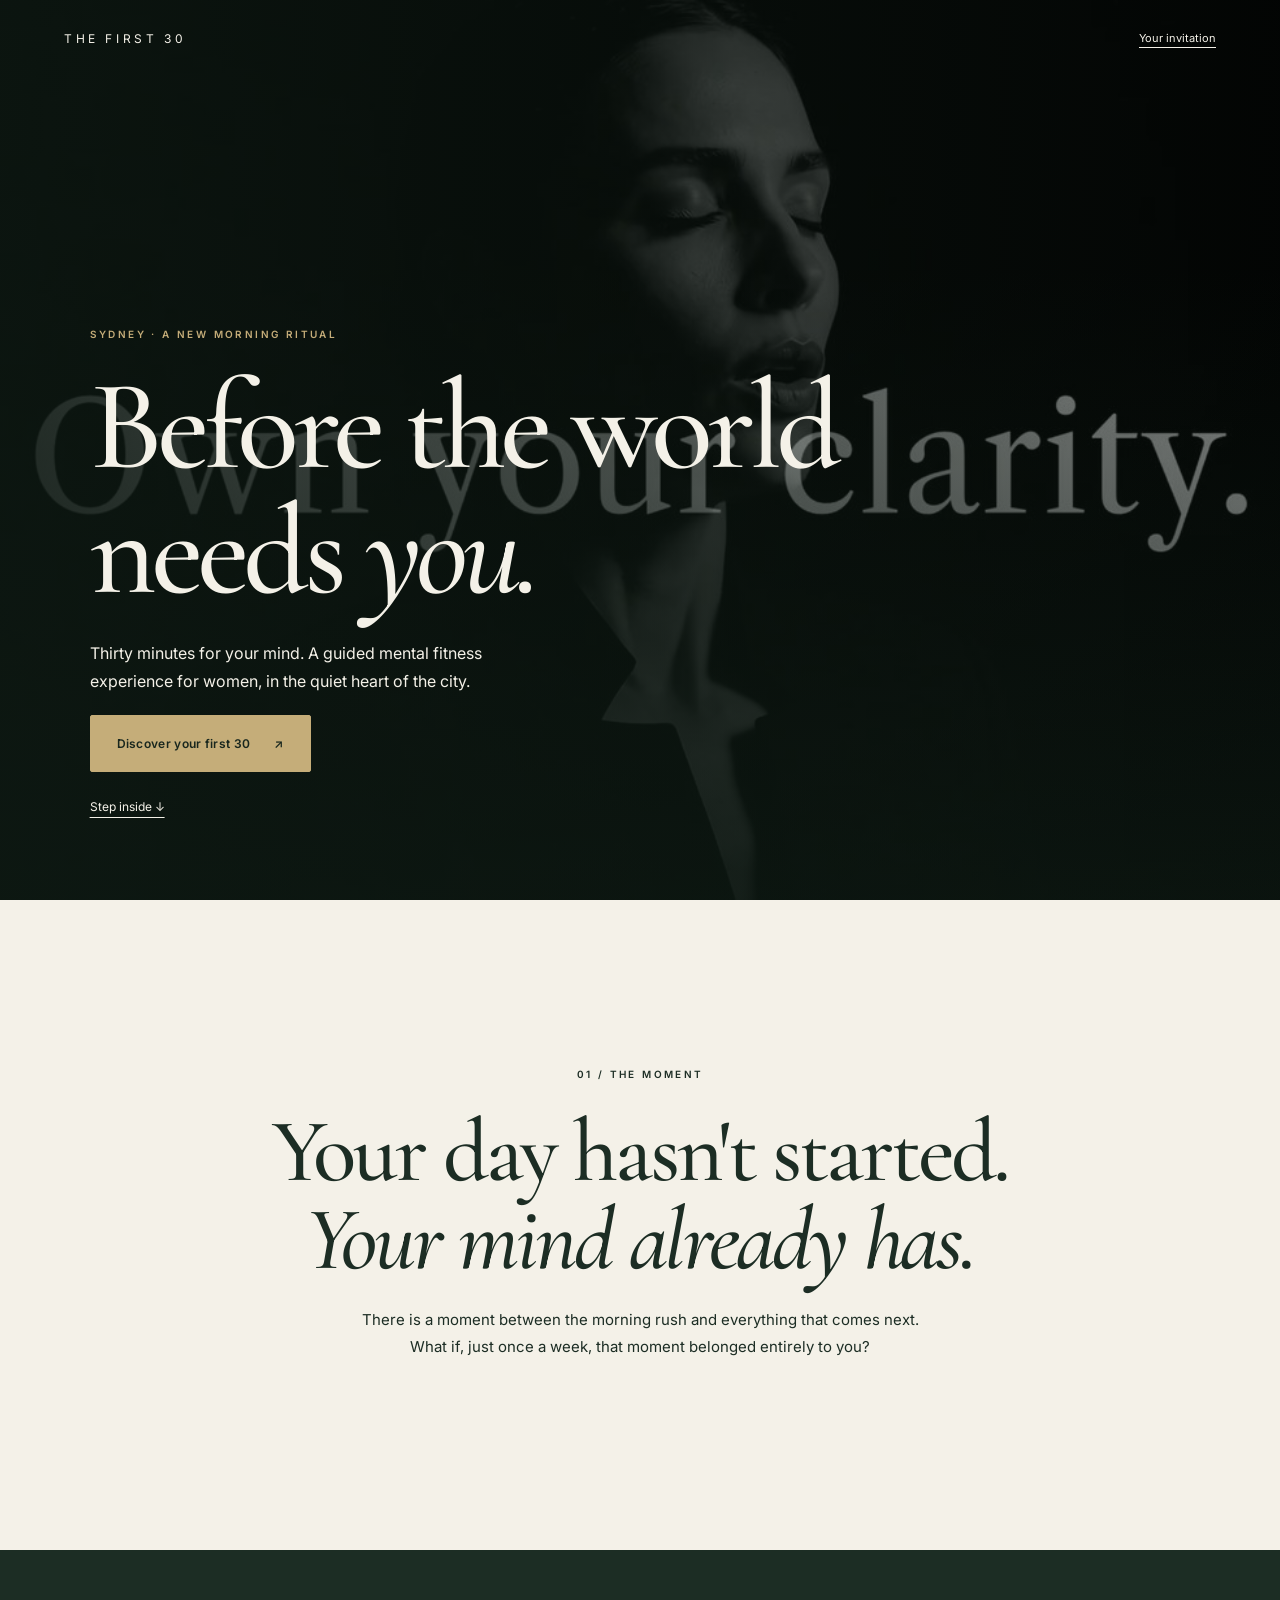
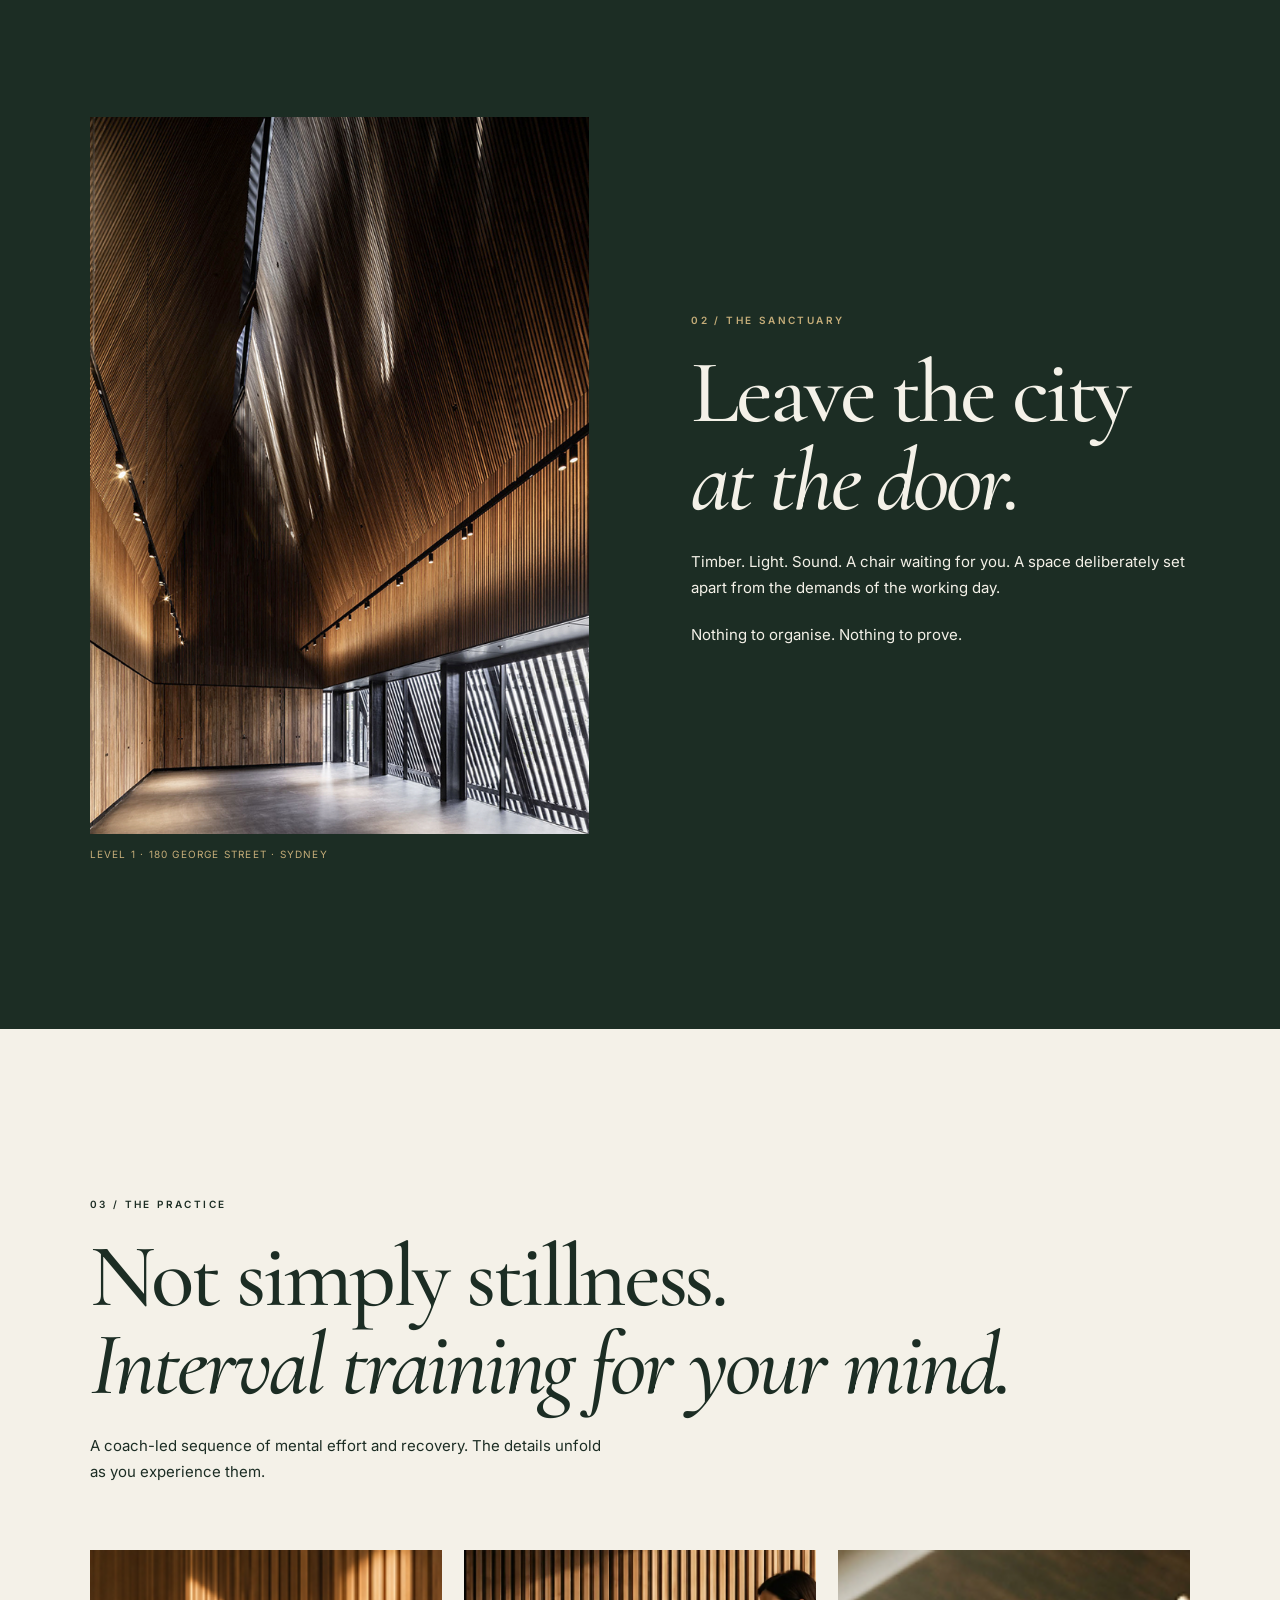
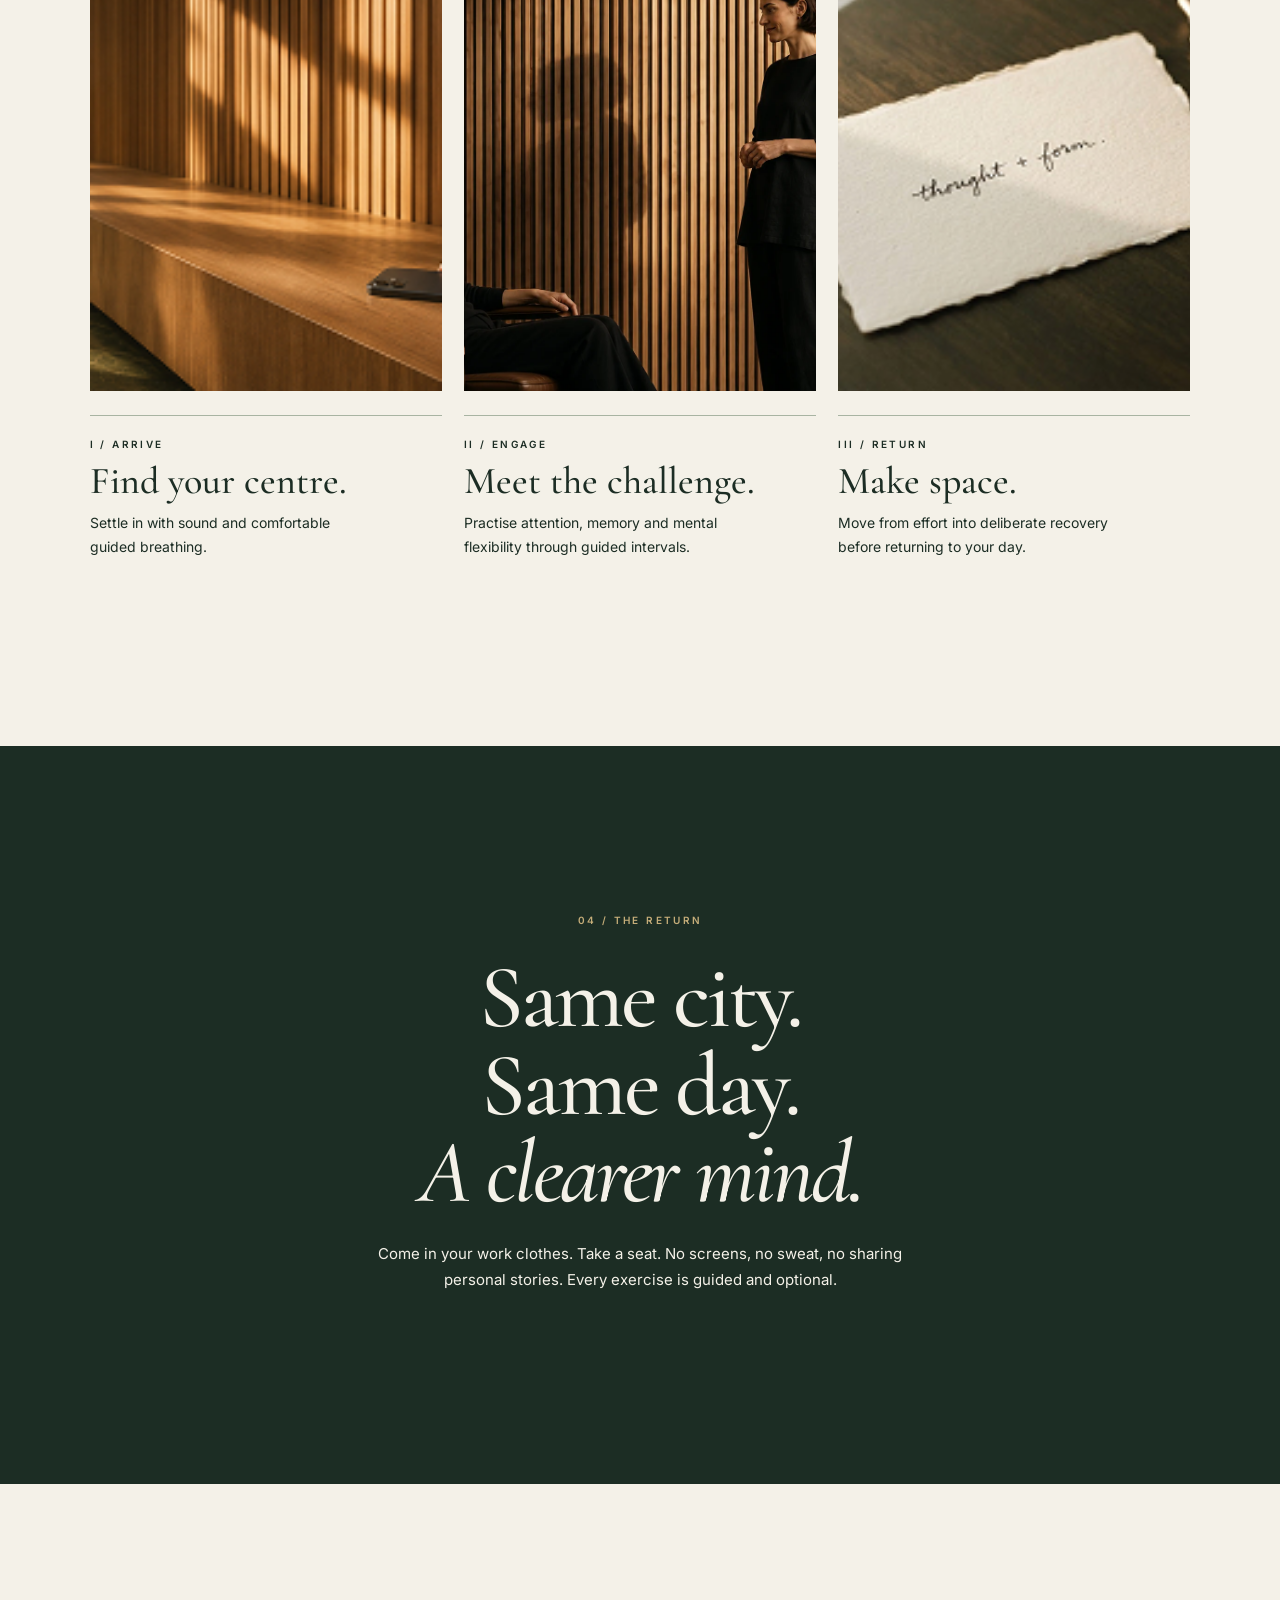
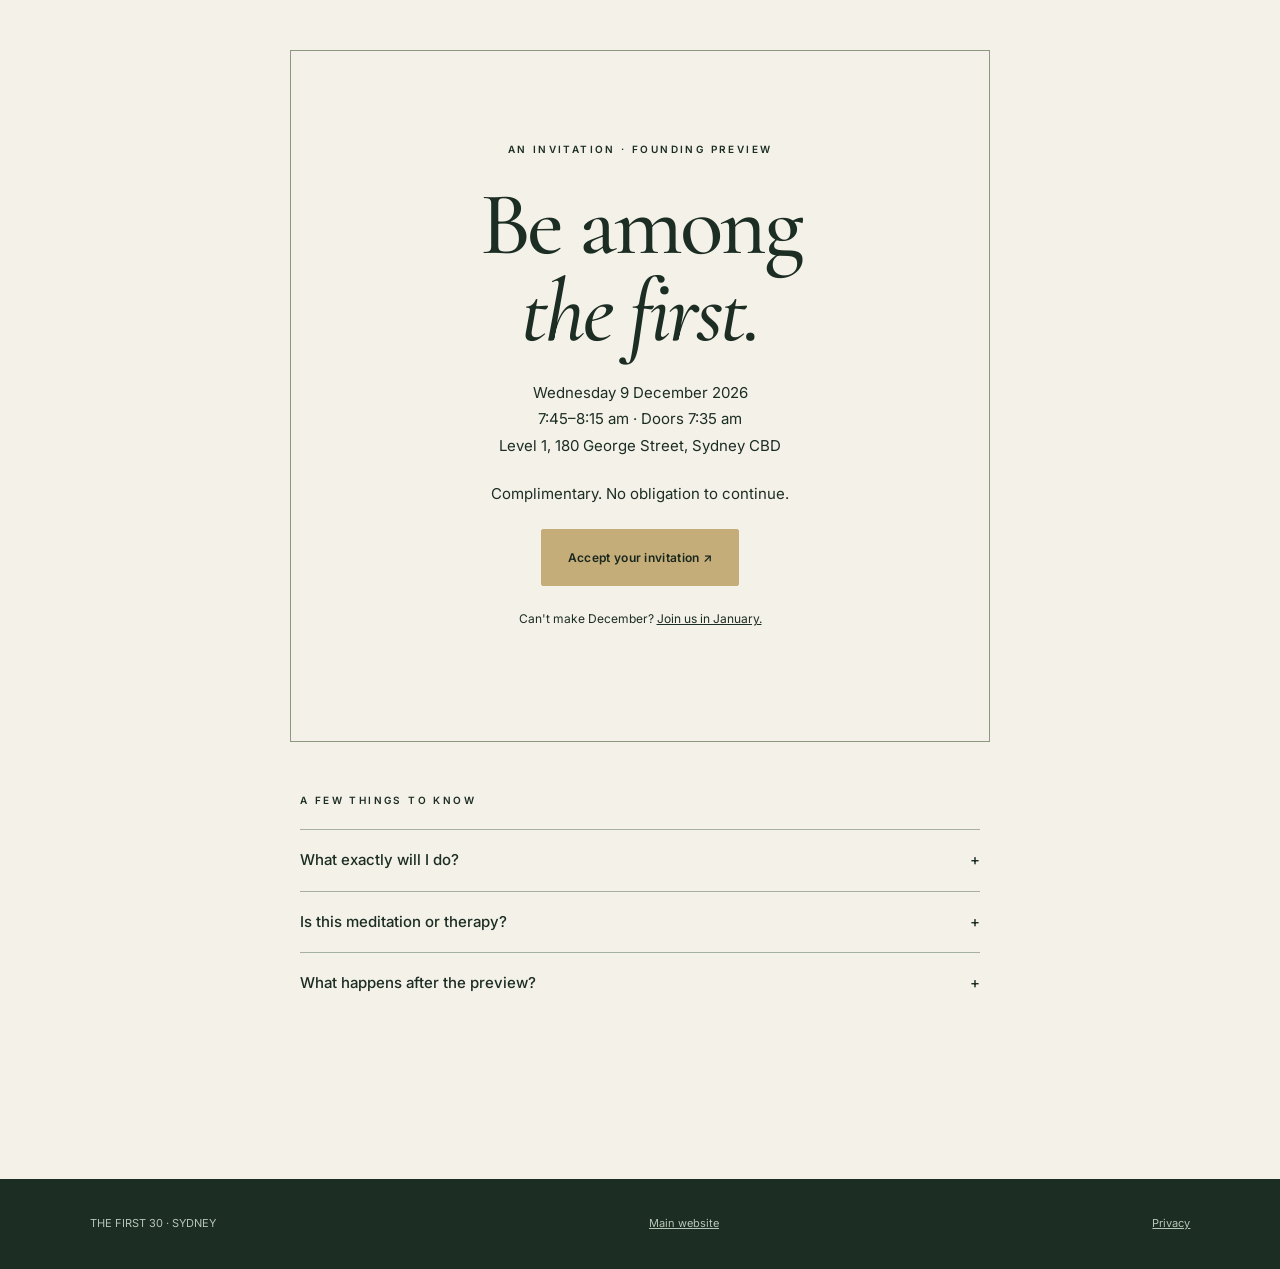
==== commit 03821fc6: "Refine homepage payoff to A clearer mind" ====
--- a/before/index.html
+++ b/before/index.html
@@ -1,12 +1,12 @@
 <!doctype html><html lang="en"><head><meta charset="utf-8"><meta name="viewport" content="width=device-width,initial-scale=1"><meta name="robots" content="noindex,nofollow,noarchive"><meta name="theme-color" content="#1c2d24"><title>Before the world needs you — The First 30</title><link rel="icon" href="/favicon.svg"><link rel="preconnect" href="https://fonts.googleapis.com"><link rel="preconnect" href="https://fonts.gstatic.com" crossorigin><link href="https://fonts.googleapis.com/css2?family=Cormorant+Garamond:ital,wght@0,500;0,600;1,500&family=Inter:wght@400;500;600&display=swap" rel="stylesheet"><style>
 :root{--forest:#1c2d24;--paper:#f4f1e8;--gold:#c5ad79;--sage:#b8c5b6}*{box-sizing:border-box}html{scroll-behavior:smooth}body{margin:0;background:var(--forest);color:var(--paper);font:400 15px/1.75 Inter,sans-serif}a{color:inherit}a:focus-visible,summary:focus-visible{outline:2px solid var(--gold);outline-offset:6px}h1,h2,h3{font-family:"Cormorant Garamond",Georgia,serif;font-weight:500;line-height:.98;margin:0 0 24px}h1{font-size:clamp(65px,10vw,150px);letter-spacing:-.045em}h2{font-size:clamp(48px,7vw,100px);letter-spacing:-.035em}h3{font-size:38px}p{margin:0 0 20px}.eyebrow{font-size:10px;letter-spacing:.24em;text-transform:uppercase;font-weight:600}.gold{color:var(--gold)}.hero{min-height:100svh;position:relative;display:grid;align-items:end;overflow:hidden;isolation:isolate;background:#26382d url('/assets/own-your-clarity-poster.jpg') center/cover}.hero video{position:absolute;inset:0;width:100%;height:100%;object-fit:cover;z-index:-2}.hero:after{content:"";position:absolute;inset:0;background:linear-gradient(90deg,rgba(13,24,18,.84),rgba(13,24,18,.2)),linear-gradient(0deg,rgba(13,24,18,.76),transparent 70%);z-index:-1}.mast{position:absolute;top:0;left:0;right:0;padding:28px 5vw;display:flex;justify-content:space-between;align-items:center;gap:20px}.brand{font-size:12px;letter-spacing:.3em;text-decoration:none}.mast a:last-child{font-size:11px;text-underline-offset:5px}.hero-copy{padding:130px 7vw 9vh;max-width:1050px}.hero-copy p:not(.eyebrow){max-width:420px;font-size:16px}.button{display:inline-flex;align-items:center;justify-content:center;gap:24px;padding:17px 26px;background:var(--gold);color:#19271e;text-decoration:none;font-size:12px;font-weight:600;letter-spacing:.025em;border:1px solid var(--gold);border-radius:2px;transition:background .2s}.button:hover{background:var(--paper)}.quiet-link{display:inline-block;margin-top:24px;font-size:12px;text-underline-offset:6px}.chapter{padding:clamp(80px,13vw,190px) 7vw}.center{text-align:center}.center p{max-width:560px;margin:0 auto 24px}.paper{background:var(--paper);color:var(--forest)}.split{display:grid;grid-template-columns:1fr 1fr;align-items:center;gap:8vw}.split img{width:100%;height:clamp(350px,56vw,720px);object-fit:cover;display:block}.split .copy{max-width:510px}.image-caption{font-size:10px;letter-spacing:.12em;text-transform:uppercase;margin-top:12px}.ritual{display:grid;grid-template-columns:repeat(3,1fr);gap:22px;margin-top:65px}.ritual img{width:100%;aspect-ratio:4/5;object-fit:cover;display:block;margin-bottom:24px}.ritual h3{margin:10px 0}.ritual p{max-width:280px;font-size:14px}.line{border-top:1px solid #a8b4a2;padding-top:20px}.invite{max-width:700px;margin:auto;text-align:center;border:1px solid #8d997f;padding:clamp(28px,7vw,90px)}.invite p{margin:0 auto 22px}.details{max-width:680px;margin:50px auto 0;text-align:left}details{border-top:1px solid #a5b0a0;padding:17px 0}summary{cursor:pointer;font-weight:500;list-style:none;display:flex;justify-content:space-between;gap:16px}summary:after{content:"+"}details[open] summary:after{content:"−"}details p{font-size:14px;margin:12px 0 0}footer{padding:35px 7vw;display:flex;justify-content:space-between;gap:20px;flex-wrap:wrap;font-size:11px;color:var(--sage)}.reveal{animation:rise 1s ease both}@keyframes rise{from{opacity:0;transform:translateY(16px)}to{opacity:1;transform:none}}@media(max-width:700px){.split,.ritual{grid-template-columns:1fr}.ritual{gap:45px}.ritual img{aspect-ratio:5/4}.hero-copy{padding-bottom:65px}.mast{padding:22px 6vw}.chapter{padding:85px 6vw}.split{gap:40px}.hero:after{background:linear-gradient(0deg,rgba(13,24,18,.9),rgba(13,24,18,.25))}}@media(prefers-reduced-motion:reduce){html{scroll-behavior:auto}.reveal{animation:none}.hero video{display:none}}
-[hidden]{display:none!important}#homepage-rsvp{background:#1c2d24;color:#f4f1e8;border:1px solid #a9956d;width:min(540px,calc(100% - 24px));max-height:calc(100dvh - 24px);overflow:auto;padding:clamp(24px,5vw,46px);box-shadow:0 24px 90px #0007}#homepage-rsvp::backdrop{background:#101d17b8;backdrop-filter:blur(6px)}#homepage-rsvp h2{font-size:clamp(42px,8vw,64px);margin:20px 0}#homepage-rsvp h3{font-size:36px}#homepage-rsvp .eyebrow{color:#c5ad79}#homepage-rsvp .rsvp-close{float:right;background:none;color:inherit;border:0;font:inherit;font-size:12px;cursor:pointer}#homepage-rsvp .rsvp-field{display:block;font-size:12px;margin:14px 0}#homepage-rsvp input:not([type=radio]):not([type=checkbox]){display:block;width:100%;padding:12px;background:#ffffff09;border:1px solid #829181;color:inherit;font:inherit;font-size:16px;margin-top:5px;border-radius:0}#homepage-rsvp fieldset{border:0;padding:0;margin:0 0 20px}#homepage-rsvp legend{font-size:11px;color:#c5ad79;margin-bottom:8px}#homepage-rsvp .rsvp-session-option{display:flex;align-items:center;gap:10px;border:1px solid #829181;padding:10px;margin:7px 0;cursor:pointer}#homepage-rsvp .rsvp-session-option:has(input:checked){border-color:#c5ad79;background:#ffffff09}#homepage-rsvp small{display:block;color:#b8c5b6}#homepage-rsvp input{accent-color:#c5ad79}#homepage-rsvp .rsvp-phone-help,#homepage-rsvp .rsvp-privacy,#homepage-rsvp .rsvp-opt-in{font-size:11px;color:#d1d8cc}#homepage-rsvp .rsvp-opt-in{display:flex;gap:8px;align-items:start}#homepage-rsvp button.button{width:100%;cursor:pointer;margin:15px 0}#homepage-rsvp button:disabled{opacity:.65;cursor:wait}#homepage-rsvp [role=alert]{color:#ffcfb8;font-size:13px}#homepage-rsvp [role=alert]:empty{display:none}#homepage-rsvp .rsvp-calendar{font-size:12px;margin:16px 0}#homepage-rsvp .rsvp-share{border-top:1px solid #829181;padding-top:20px;margin-top:24px}#homepage-rsvp :focus-visible{outline:2px solid #c5ad79;outline-offset:3px}</style></head><body><header class="hero"><video autoplay muted loop playsinline preload="none" poster="/assets/own-your-clarity-poster.jpg" aria-hidden="true" id="film"><source src="/assets/the-first-30-own-your-quiet-women.mp4?v=6aa486e" type="video/mp4"></video><div class="mast"><a class="brand" href="/">THE FIRST 30</a><a href="#invitation">Your invitation</a></div><div class="hero-copy reveal"><p class="eyebrow gold">Sydney · A new morning ritual</p><h1>Before the world<br>needs <i>you.</i></h1><p>Thirty minutes for your mind. A guided mental fitness experience for women, in the quiet heart of the city.</p><a class="button" href="#invitation">Discover your first 30 <span aria-hidden="true">↗</span></a><br><a class="quiet-link" href="#inside">Step inside ↓</a></div></header><main><section class="chapter paper center" id="inside"><p class="eyebrow">01 / The moment</p><h2>Your day hasn't started.<br><i>Your mind already has.</i></h2><p>There is a moment between the morning rush and everything that comes next. What if, just once a week, that moment belonged entirely to you?</p></section><section class="chapter split"><div><img loading="lazy" src="/assets/Concept%20photograph%20copy.jpg" alt="Timber-lined acoustic sanctuary"><div class="image-caption gold">Level 1 · 180 George Street · Sydney</div></div><div class="copy"><p class="eyebrow gold">02 / The sanctuary</p><h2>Leave the city<br><i>at the door.</i></h2><p>Timber. Light. Sound. A chair waiting for you. A space deliberately set apart from the demands of the working day.</p><p>Nothing to organise. Nothing to prove.</p></div></section><section class="chapter paper"><p class="eyebrow">03 / The practice</p><h2>Not simply stillness.<br><i>Interval training for your mind.</i></h2><p style="max-width:530px">A coach-led sequence of mental effort and recovery. The details unfold as you experience them.</p><div class="ritual"><article><img loading="lazy" src="/assets/Arrival%20sensory%20cue.jpg" alt="Arrival sensory detail"><div class="line eyebrow">I / Arrive</div><h3>Find your centre.</h3><p>Settle in with sound and comfortable guided breathing.</p></article><article><img loading="lazy" src="/assets/first-30-guided-session.webp" alt="A facilitator guiding a seated participant"><div class="line eyebrow">II / Engage</div><h3>Meet the challenge.</h3><p>Practise attention, memory and mental flexibility through guided intervals.</p></article><article><img loading="lazy" src="/assets/Ritual%20sensory%20cue.jpg" alt="A sensory ritual detail"><div class="line eyebrow">III / Return</div><h3>Make space.</h3><p>Move from effort into deliberate recovery before returning to your day.</p></article></div></section><section class="chapter center"><p class="eyebrow gold">04 / The return</p><h2>Same city.<br>Same day.<br><i>A moment that was yours.</i></h2><p>Come in your work clothes. Take a seat. No screens, no sweat, no sharing personal stories. Every exercise is guided and optional.</p></section><section class="chapter paper" id="invitation"><div class="invite"><p class="eyebrow">An invitation · Founding preview</p><h2>Be among<br><i>the first.</i></h2><p>Wednesday 9 December 2026<br>7:45–8:15 am · Doors 7:35 am<br>Level 1, 180 George Street, Sydney CBD</p><p>Complimentary. No obligation to continue.</p><a class="button" data-rsvp-direct="attend" href="/free-preview/">Accept your invitation ↗</a><p style="margin-top:22px;font-size:12px">Can't make December? <a data-rsvp-direct="january" href="mailto:hello@thefirst30.com.au?subject=Complimentary%20January%20pass">Join us in January.</a></p></div><div class="details"><p class="eyebrow">A few things to know</p><details><summary>What exactly will I do?</summary><p>A seated, coach-led mental fitness session combining paced breathing, sound-based attention exercises, working memory and cognitive flexibility practice, and guided recovery. You can skip any exercise.</p></details><details><summary>Is this meditation or therapy?</summary><p>No. This is research-informed mental fitness practice, not clinical treatment or a validated assessment. The combined programme has not yet been independently validated. <a href="/#science">Explore the research.</a></p></details><details><summary>What happens after the preview?</summary><p>Regular Wednesday sessions are planned from 6 January 2027. Single session $35; three sessions $79; monthly $99. There is no obligation to join.</p></details></div></section></main><footer><span>THE FIRST 30 · SYDNEY</span><a href="/">Main website</a><a href="/privacy/">Privacy</a></footer><script>const film=document.getElementById('film');if(matchMedia('(prefers-reduced-motion: reduce)').matches){film.pause();film.removeAttribute('autoplay')}document.addEventListener('visibilitychange',()=>{if(document.hidden)film.pause();else if(!matchMedia('(prefers-reduced-motion: reduce)').matches)film.play().catch(()=>{})});</script><dialog id="homepage-rsvp" aria-labelledby="homepage-rsvp-title">
+[hidden]{display:none!important}#homepage-rsvp{background:#1c2d24;color:#f4f1e8;border:1px solid #a9956d;width:min(540px,calc(100% - 24px));max-height:calc(100dvh - 24px);overflow:auto;padding:clamp(24px,5vw,46px);box-shadow:0 24px 90px #0007}#homepage-rsvp::backdrop{background:#101d17b8;backdrop-filter:blur(6px)}#homepage-rsvp h2{font-size:clamp(42px,8vw,64px);margin:20px 0}#homepage-rsvp h3{font-size:36px}#homepage-rsvp .eyebrow{color:#c5ad79}#homepage-rsvp .rsvp-close{float:right;background:none;color:inherit;border:0;font:inherit;font-size:12px;cursor:pointer}#homepage-rsvp .rsvp-field{display:block;font-size:12px;margin:14px 0}#homepage-rsvp input:not([type=radio]):not([type=checkbox]){display:block;width:100%;padding:12px;background:#ffffff09;border:1px solid #829181;color:inherit;font:inherit;font-size:16px;margin-top:5px;border-radius:0}#homepage-rsvp fieldset{border:0;padding:0;margin:0 0 20px}#homepage-rsvp legend{font-size:11px;color:#c5ad79;margin-bottom:8px}#homepage-rsvp .rsvp-session-option{display:flex;align-items:center;gap:10px;border:1px solid #829181;padding:10px;margin:7px 0;cursor:pointer}#homepage-rsvp .rsvp-session-option:has(input:checked){border-color:#c5ad79;background:#ffffff09}#homepage-rsvp small{display:block;color:#b8c5b6}#homepage-rsvp input{accent-color:#c5ad79}#homepage-rsvp .rsvp-phone-help,#homepage-rsvp .rsvp-privacy,#homepage-rsvp .rsvp-opt-in{font-size:11px;color:#d1d8cc}#homepage-rsvp .rsvp-opt-in{display:flex;gap:8px;align-items:start}#homepage-rsvp button.button{width:100%;cursor:pointer;margin:15px 0}#homepage-rsvp button:disabled{opacity:.65;cursor:wait}#homepage-rsvp [role=alert]{color:#ffcfb8;font-size:13px}#homepage-rsvp [role=alert]:empty{display:none}#homepage-rsvp .rsvp-calendar{font-size:12px;margin:16px 0}#homepage-rsvp .rsvp-share{border-top:1px solid #829181;padding-top:20px;margin-top:24px}#homepage-rsvp :focus-visible{outline:2px solid #c5ad79;outline-offset:3px}</style></head><body><header class="hero"><video autoplay muted loop playsinline preload="none" poster="/assets/own-your-clarity-poster.jpg" aria-hidden="true" id="film"><source src="/assets/The%20First%2030%20-%20No%20Text.mp4" type="video/mp4"></video><div class="mast"><a class="brand" href="/">THE FIRST 30</a><a href="#invitation">Your invitation</a></div><div class="hero-copy reveal"><p class="eyebrow gold">Sydney · A new morning ritual</p><h1>Before the world<br>needs <i>you.</i></h1><p>Thirty minutes for your mind. A guided mental fitness experience for women, in the quiet heart of the city.</p><a class="button" href="#invitation">Discover your first 30 <span aria-hidden="true">↗</span></a><br><a class="quiet-link" href="#inside">Step inside ↓</a></div></header><main><section class="chapter paper center" id="inside"><p class="eyebrow">01 / The moment</p><h2>Your day hasn't started.<br><i>Your mind already has.</i></h2><p>There is a moment between the morning rush and everything that comes next. What if, just once a week, that moment belonged entirely to you?</p></section><section class="chapter split"><div><img loading="lazy" src="/assets/Concept%20photograph%20copy.jpg" alt="Timber-lined acoustic sanctuary"><div class="image-caption gold">Level 1 · 180 George Street · Sydney</div></div><div class="copy"><p class="eyebrow gold">02 / The sanctuary</p><h2>Leave the city<br><i>at the door.</i></h2><p>Timber. Light. Sound. A chair waiting for you. A space deliberately set apart from the demands of the working day.</p><p>Nothing to organise. Nothing to prove.</p></div></section><section class="chapter paper"><p class="eyebrow">03 / The practice</p><h2>Not simply stillness.<br><i>Interval training for your mind.</i></h2><p style="max-width:530px">A coach-led sequence of mental effort and recovery. The details unfold as you experience them.</p><div class="ritual"><article><img loading="lazy" src="/assets/Arrival%20sensory%20cue.jpg" alt="Arrival sensory detail"><div class="line eyebrow">I / Arrive</div><h3>Find your centre.</h3><p>Settle in with sound and comfortable guided breathing.</p></article><article><img loading="lazy" src="/assets/first-30-guided-session.webp" alt="A facilitator guiding a seated participant"><div class="line eyebrow">II / Engage</div><h3>Meet the challenge.</h3><p>Practise attention, memory and mental flexibility through guided intervals.</p></article><article><img loading="lazy" src="/assets/Ritual%20sensory%20cue.jpg" alt="A sensory ritual detail"><div class="line eyebrow">III / Return</div><h3>Make space.</h3><p>Move from effort into deliberate recovery before returning to your day.</p></article></div></section><section class="chapter center"><p class="eyebrow gold">04 / The return</p><h2>Same city.<br>Same day.<br><i>A clearer mind.</i></h2><p>Come in your work clothes. Take a seat. No screens, no sweat, no sharing personal stories. Every exercise is guided and optional.</p></section><section class="chapter paper" id="invitation"><div class="invite"><p class="eyebrow">An invitation · Founding preview</p><h2>Be among<br><i>the first.</i></h2><p>Wednesday 9 December 2026<br>7:45–8:15 am · Doors 7:35 am<br>Level 1, 180 George Street, Sydney CBD</p><p>Complimentary. No obligation to continue.</p><a class="button" data-rsvp-direct="attend" href="/free-preview/">Accept your invitation ↗</a><p style="margin-top:22px;font-size:12px">Can't make December? <a data-rsvp-direct="january" href="mailto:hello@thefirst30.com.au?subject=Complimentary%20January%20pass">Join us in January.</a></p></div><div class="details"><p class="eyebrow">A few things to know</p><details><summary>What exactly will I do?</summary><p>A seated, coach-led mental fitness session combining paced breathing, sound-based attention exercises, working memory and cognitive flexibility practice, and guided recovery. You can skip any exercise.</p></details><details><summary>Is this meditation or therapy?</summary><p>No. This is research-informed mental fitness practice, not clinical treatment or a validated assessment. The combined programme has not yet been independently validated. <a href="/before/practice/">Explore the research.</a></p></details><details><summary>What happens after the preview?</summary><p>Regular Wednesday sessions are planned from 6 January 2027. Single session $35; three sessions $79; monthly $99. There is no obligation to join.</p></details></div></section></main><footer><span>THE FIRST 30 · SYDNEY</span><a href="/">Main website</a><a href="/privacy/">Privacy</a></footer><script>const film=document.getElementById('film');if(matchMedia('(prefers-reduced-motion: reduce)').matches){film.pause();film.removeAttribute('autoplay')}document.addEventListener('visibilitychange',()=>{if(document.hidden)film.pause();else if(!matchMedia('(prefers-reduced-motion: reduce)').matches)film.play().catch(()=>{})});</script><dialog id="homepage-rsvp" aria-labelledby="homepage-rsvp-title">
 <button type="button" class="rsvp-close" data-rsvp-close>Close ×</button>
 <p class="eyebrow">THE FIRST 30</p>
 <h2 id="homepage-rsvp-title">A place for you.</h2>
 <p id="homepage-rsvp-description">Choose when you would like to experience The First 30.</p>
 <form>
-<fieldset class="rsvp-session-choices"><legend>Choose your complimentary session</legend><label class="rsvp-session-option"><input type="radio" name="session" value="attend" checked><span><strong>Wednesday 9 December</strong><small>7:45–8:15 am · Founding preview</small></span></label><label class="rsvp-session-option"><input type="radio" name="session" value="january"><span><strong>A session in January</strong><small>Choose a Wednesday when bookings open</small></span></label></fieldset>
+<fieldset class="rsvp-session-choices" hidden><legend>Session</legend><input type="radio" name="session" value="attend" checked><input type="radio" name="session" value="january"></fieldset><p class="rsvp-date" style="border-block:1px solid #829181;padding:12px 0;color:#e5d6b5;font-size:14px"></p>
 <label class="rsvp-field">Full name *<input name="name" autocomplete="name" required></label>
 <label class="rsvp-field">Email *<input name="email" type="email" autocomplete="email" required></label>
 <label class="rsvp-field"><span class="rsvp-phone-label">Phone number *</span><input name="phone" type="tel" autocomplete="tel" required></label>
@@ -15,7 +15,7 @@
 <p class="rsvp-priority-consent" hidden>By joining, you're signing up for occasional First 30 updates and free passes. You can opt out anytime.</p>
 <p role="alert"></p>
 <a class="rsvp-email-fallback" href="mailto:hello@thefirst30.com.au" hidden>Contact us by email</a>
-<button type="submit" class="button">Reserve my place</button>
+<button type="submit" class="button">Reserve my place</button><p class="rsvp-alternate" style="text-align:center;font-size:12px;margin:0 0 18px"><button type="button" style="background:none;border:0;color:#d1d8cc;text-decoration:underline;text-underline-offset:3px;font:inherit;cursor:pointer;padding:8px"></button></p>
 <p class="rsvp-privacy">See our <a href="/privacy/" target="_blank" rel="noopener">privacy policy</a>.</p>
 </form>
 <div class="rsvp-success" hidden><h3 tabindex="-1"></h3><p class="rsvp-success-text"></p><div class="rsvp-calendar" hidden><a class="quiet-link" target="_blank" rel="noopener" href="https://calendar.google.com/calendar/render?action=TEMPLATE&amp;text=The%20First%2030%20Founding%20Preview&amp;dates=20261208T204500Z%2F20261208T211500Z&amp;location=Level%201%2C%20180%20George%20Street%2C%20Sydney&amp;details=Doors%20open%207%3A35%20am%20Sydney%20time">Add to Google Calendar ↗</a> · <a target="_blank" rel="noopener" href="https://outlook.live.com/calendar/0/deeplink/compose?subject=The%20First%2030%20Founding%20Preview&amp;startdt=2026-12-08T20%3A45%3A00Z&amp;enddt=2026-12-08T21%3A15%3A00Z&amp;location=Level%201%2C%20180%20George%20Street%2C%20Sydney">Outlook ↗</a></div><div class="rsvp-share"><p>And you have a plus one. Invite someone to join you.</p><button type="button" class="button rsvp-copy">Copy invitation message</button><p class="rsvp-share-status" role="status"></p></div></div>
@@ -55,8 +55,14 @@
     const attend = branch === 'attend';
     const newsletter = branch === 'updates';
     title.textContent = newsletter ? 'Stay in the loop.' : 'A place for you.';
-    description.textContent = newsletter ? 'Occasional First 30 updates and free passes.' : 'Choose when you would like to experience The First 30.';
-    choices.hidden = newsletter;
+    description.textContent = newsletter ? 'Occasional First 30 updates and free passes.' : attend ? 'Your complimentary founding preview.' : 'Your complimentary first session in January.';
+    const date = form.querySelector('.rsvp-date');
+    date.hidden = newsletter;
+    date.textContent = attend ? 'Wednesday 9 December · 7:45–8:15 am · 180 George Street, Sydney' : 'January 2027 · Wednesday mornings · Sydney CBD. Choose your date when bookings open.';
+    const alternate = form.querySelector('.rsvp-alternate');
+    alternate.hidden = newsletter;
+    alternate.querySelector('button').textContent = attend ? 'Can’t make 9 December? Join us in January.' : 'Prefer the 9 December founding preview?';
+    choices.hidden = true;
     choices.disabled = newsletter;
     phoneField.hidden = newsletter;
     phone.disabled = newsletter;
@@ -87,6 +93,13 @@
     (email.value ? name : email).focus();
   }
   document.querySelectorAll('[data-rsvp-direct]').forEach(link => link.addEventListener('click', event => { event.preventDefault(); open(link.dataset.rsvpDirect === 'january' ? 'january' : 'attend', '', link); }));
+  form.querySelector('.rsvp-alternate button').addEventListener('click', () => {
+    if (busy) return;
+    const branch = mode === 'attend' ? 'january' : 'attend';
+    form.elements.session.value = branch;
+    submissionId = undefined;
+    setMode(branch);
+  });
   choices.addEventListener('change', () => {
     if (!busy && !choices.disabled) {
       submissionId = undefined;
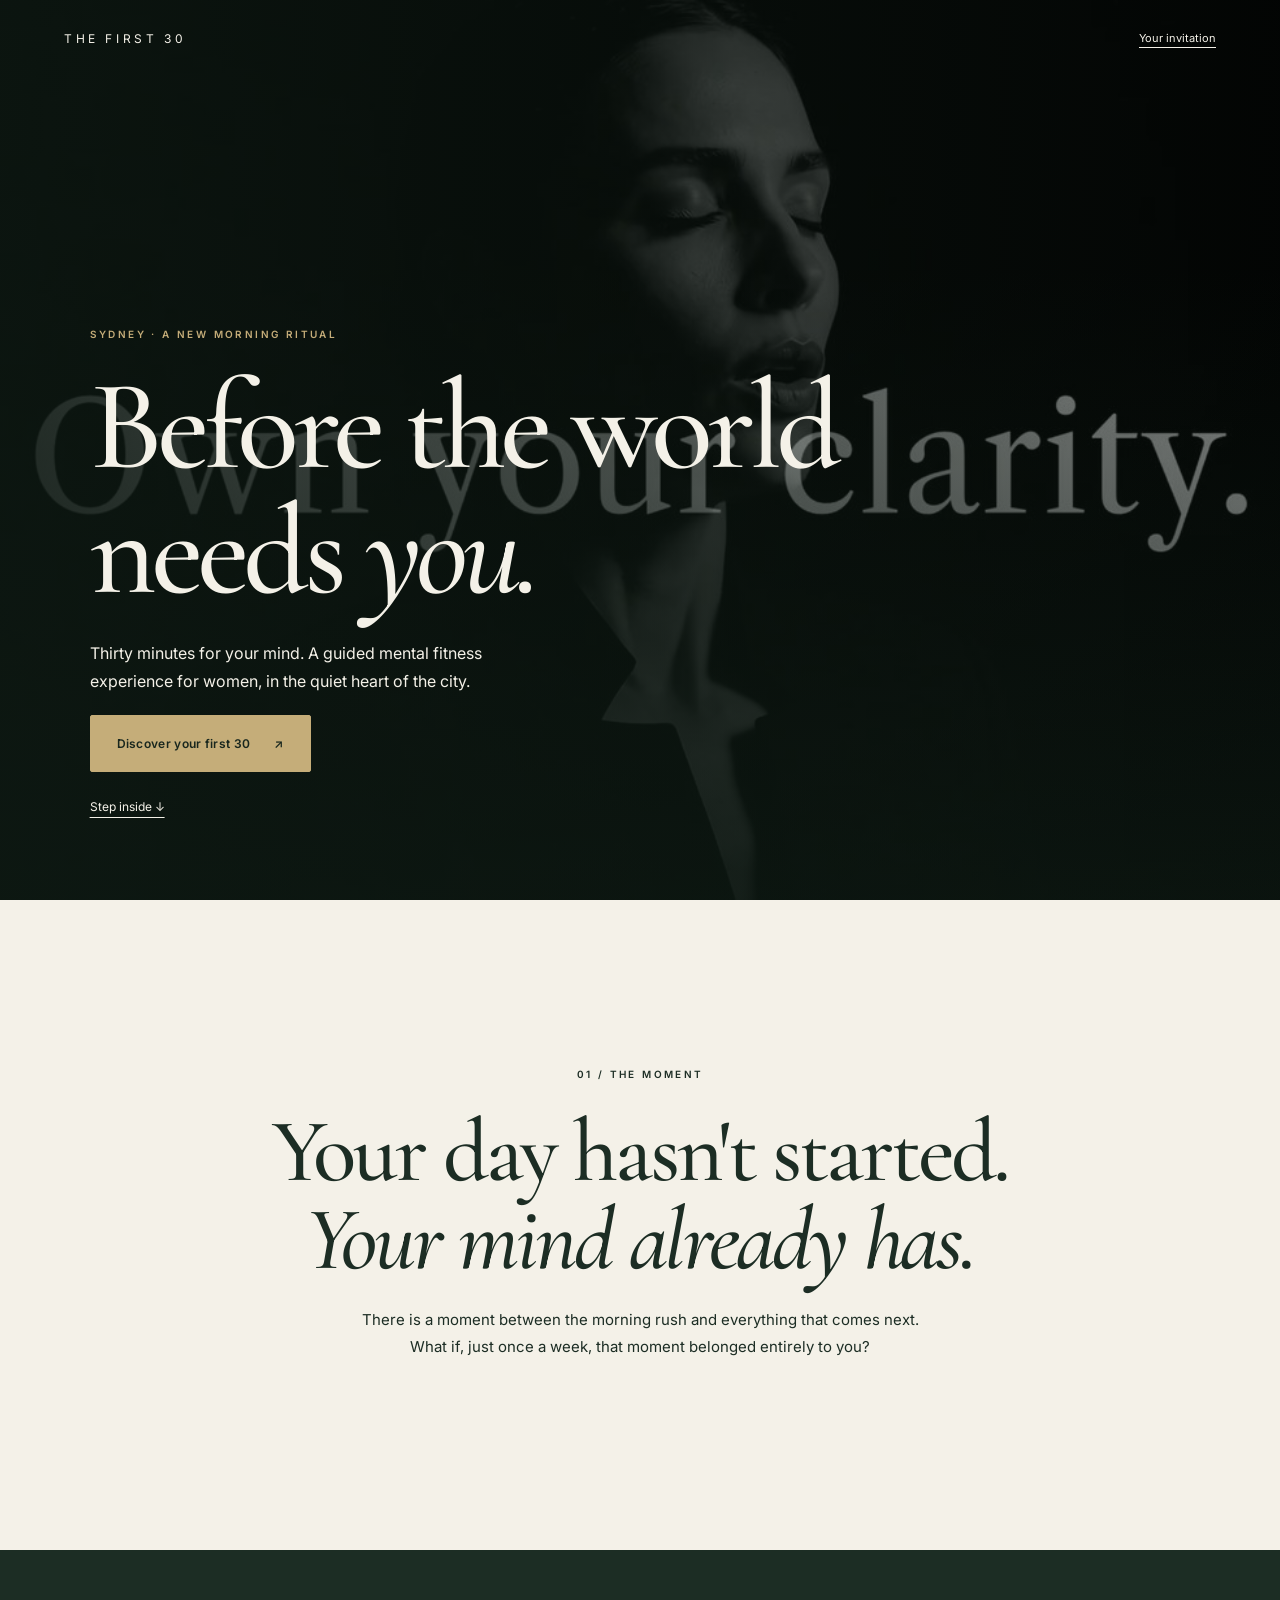
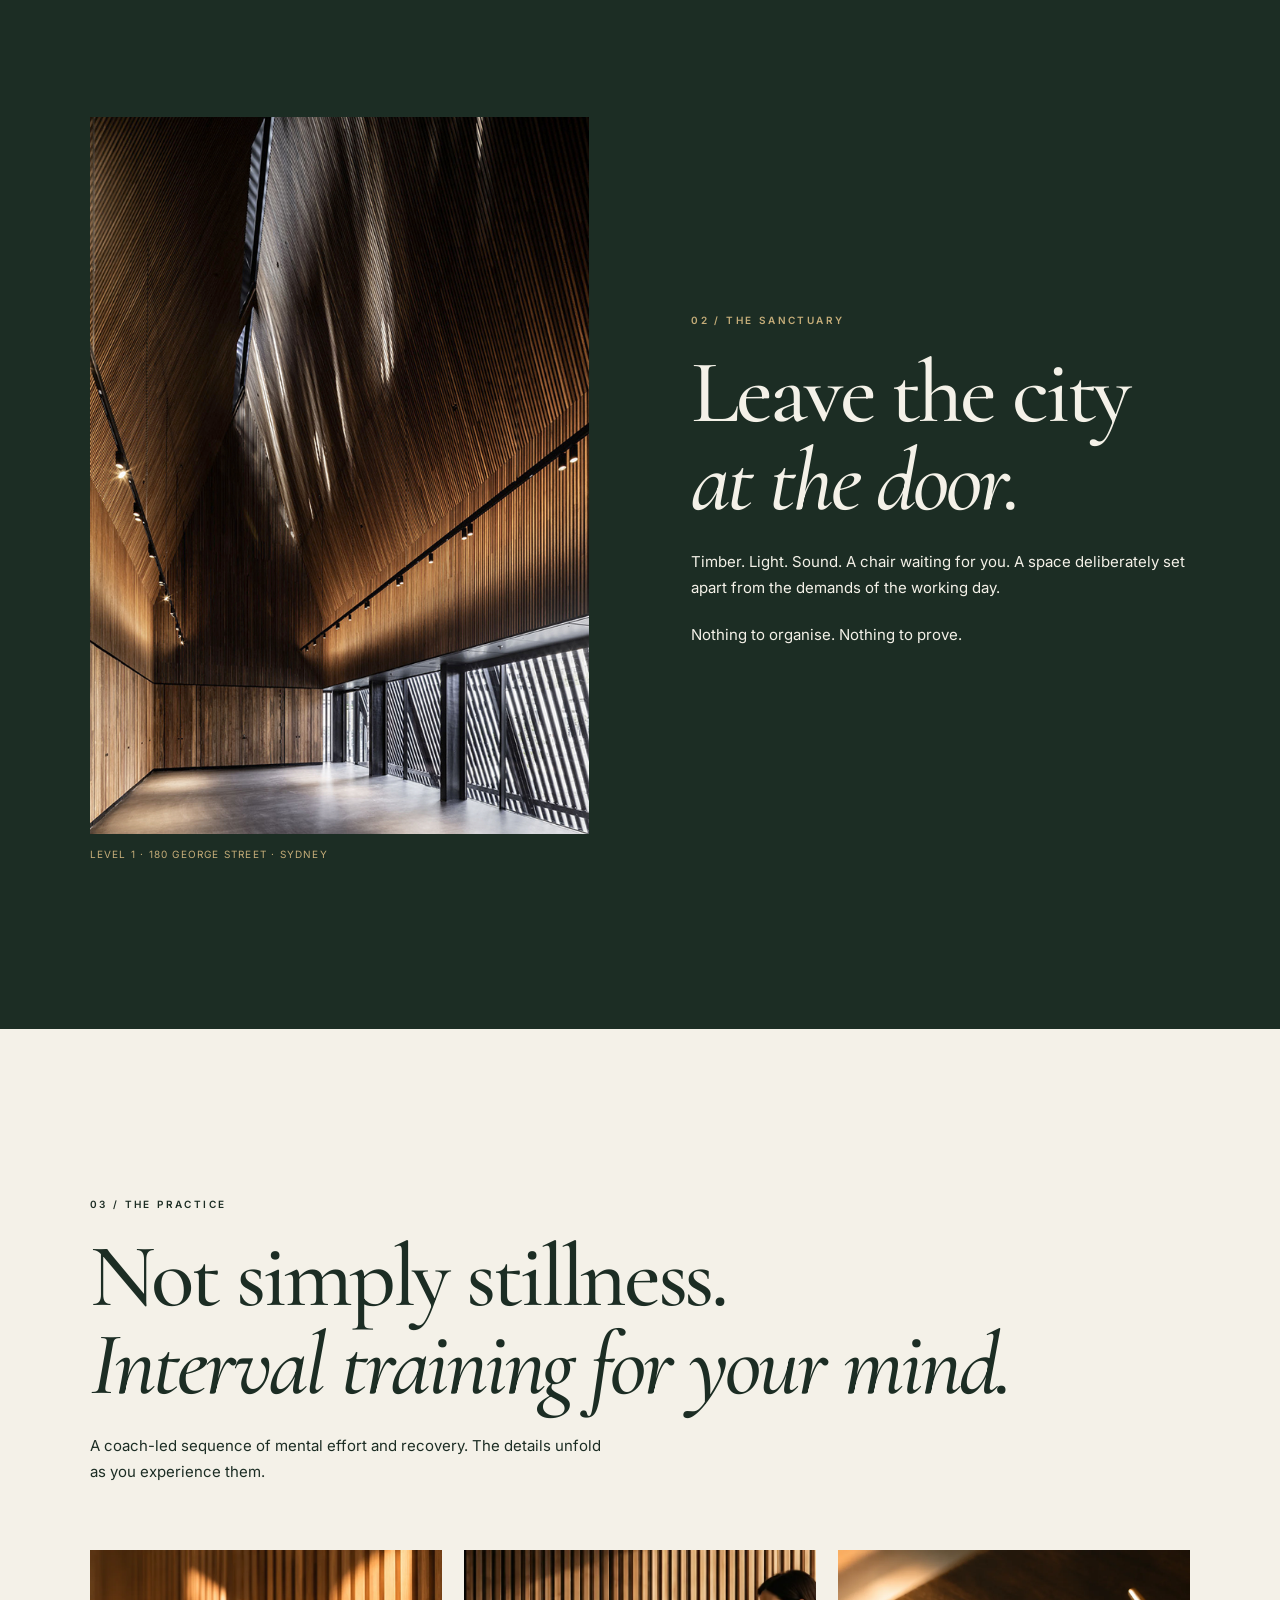
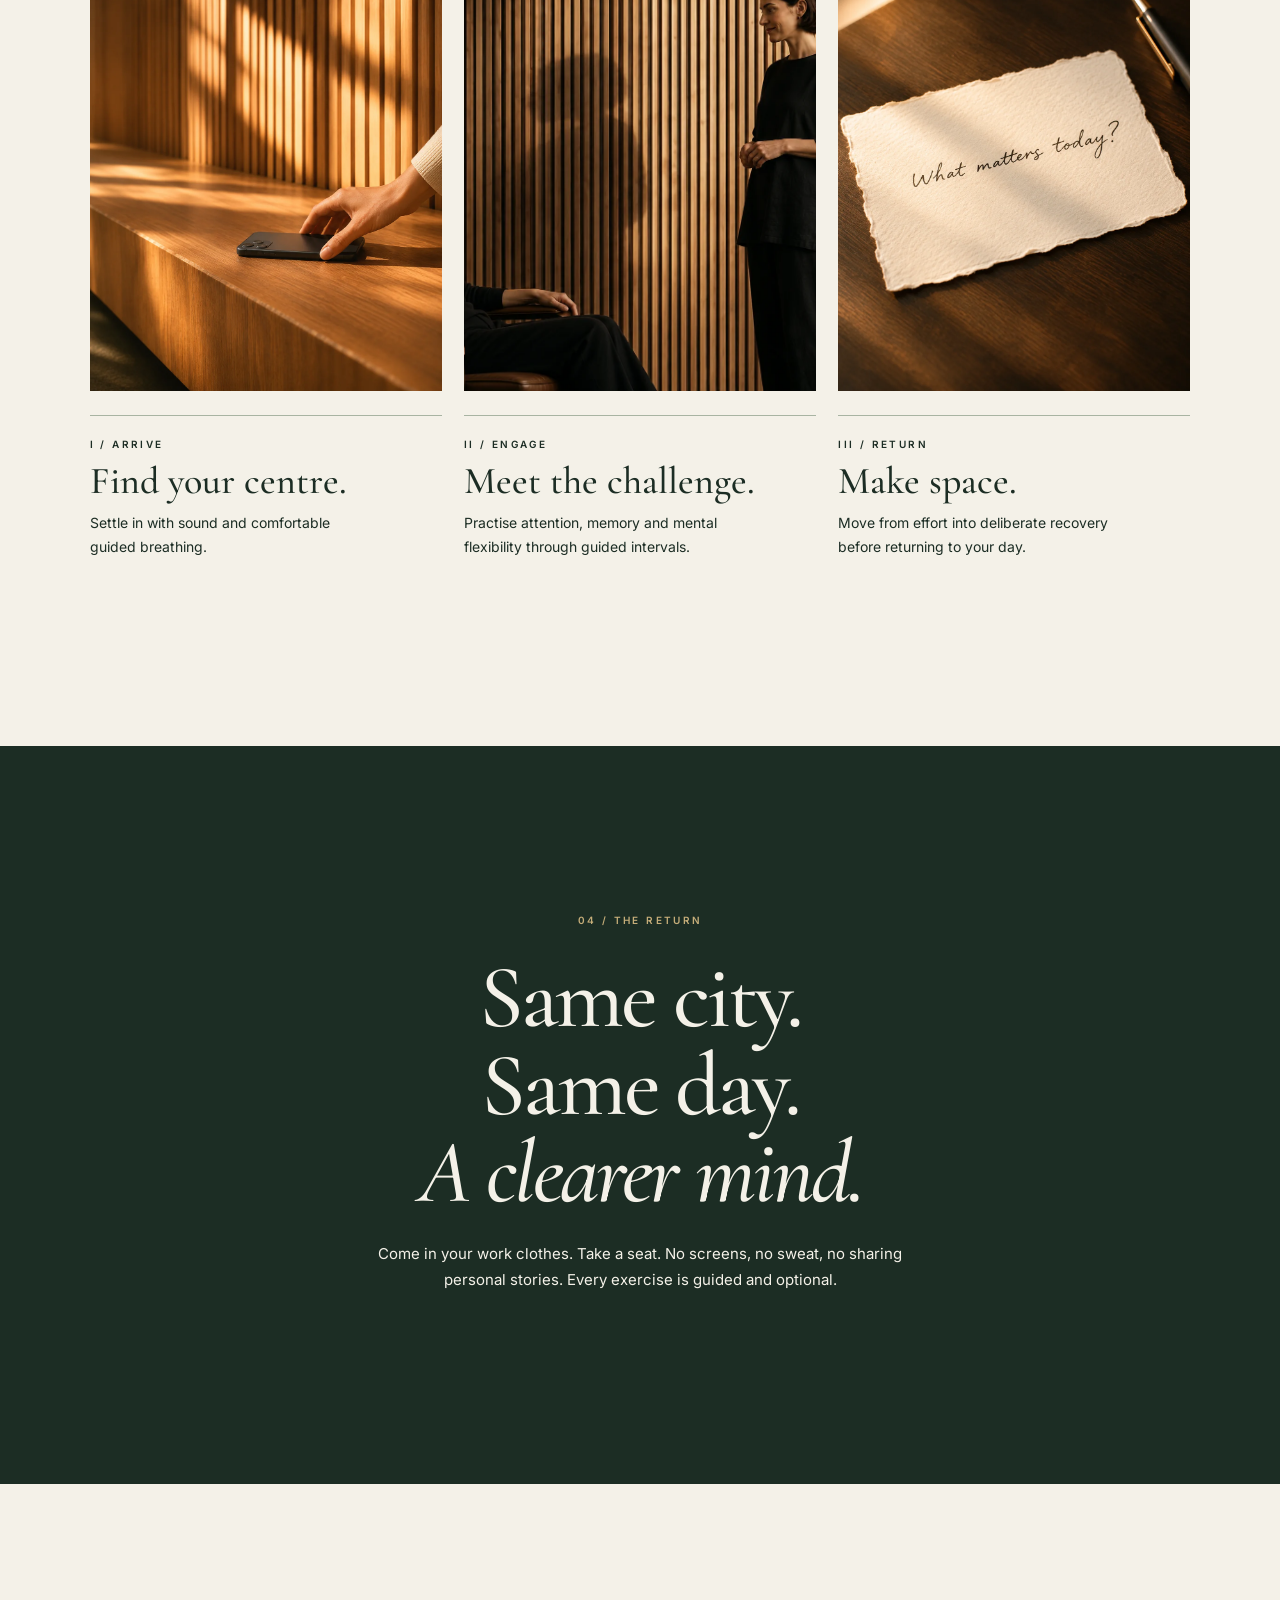
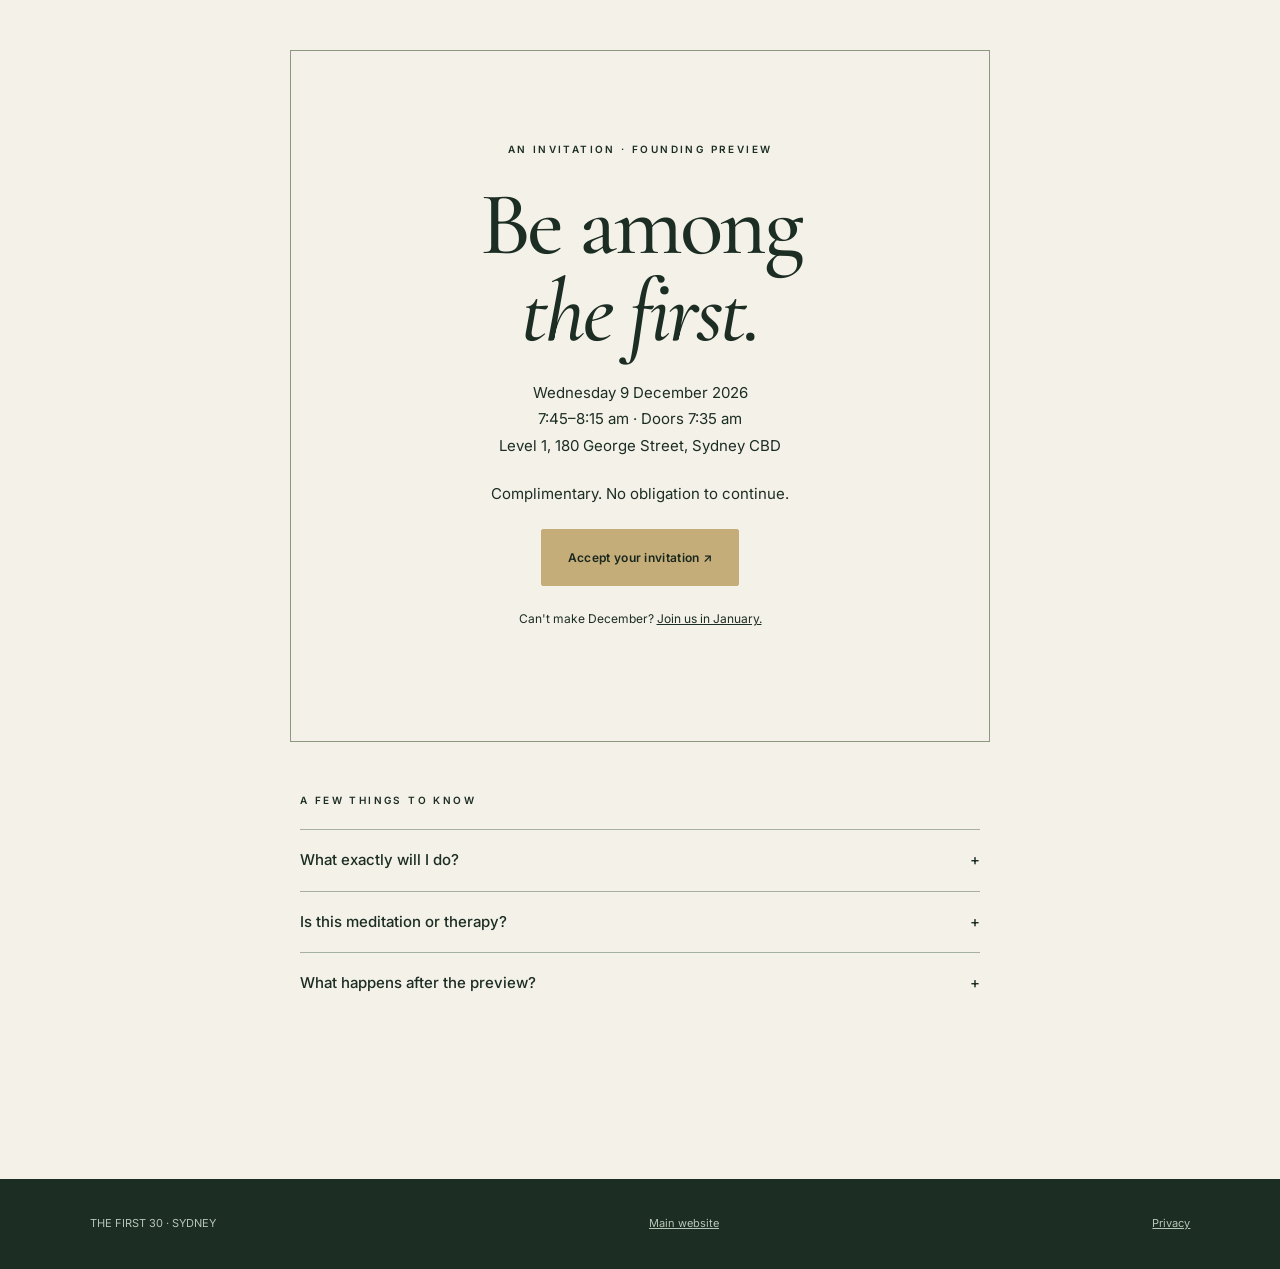
==== commit 3e52c550: "Use optimized portrait ritual photography" ====
--- a/before/index.html
+++ b/before/index.html
@@ -1,6 +1,6 @@
 <!doctype html><html lang="en"><head><meta charset="utf-8"><meta name="viewport" content="width=device-width,initial-scale=1"><meta name="robots" content="noindex,nofollow,noarchive"><meta name="theme-color" content="#1c2d24"><title>Before the world needs you — The First 30</title><link rel="icon" href="/favicon.svg"><link rel="preconnect" href="https://fonts.googleapis.com"><link rel="preconnect" href="https://fonts.gstatic.com" crossorigin><link href="https://fonts.googleapis.com/css2?family=Cormorant+Garamond:ital,wght@0,500;0,600;1,500&family=Inter:wght@400;500;600&display=swap" rel="stylesheet"><style>
 :root{--forest:#1c2d24;--paper:#f4f1e8;--gold:#c5ad79;--sage:#b8c5b6}*{box-sizing:border-box}html{scroll-behavior:smooth}body{margin:0;background:var(--forest);color:var(--paper);font:400 15px/1.75 Inter,sans-serif}a{color:inherit}a:focus-visible,summary:focus-visible{outline:2px solid var(--gold);outline-offset:6px}h1,h2,h3{font-family:"Cormorant Garamond",Georgia,serif;font-weight:500;line-height:.98;margin:0 0 24px}h1{font-size:clamp(65px,10vw,150px);letter-spacing:-.045em}h2{font-size:clamp(48px,7vw,100px);letter-spacing:-.035em}h3{font-size:38px}p{margin:0 0 20px}.eyebrow{font-size:10px;letter-spacing:.24em;text-transform:uppercase;font-weight:600}.gold{color:var(--gold)}.hero{min-height:100svh;position:relative;display:grid;align-items:end;overflow:hidden;isolation:isolate;background:#26382d url('/assets/own-your-clarity-poster.jpg') center/cover}.hero video{position:absolute;inset:0;width:100%;height:100%;object-fit:cover;z-index:-2}.hero:after{content:"";position:absolute;inset:0;background:linear-gradient(90deg,rgba(13,24,18,.84),rgba(13,24,18,.2)),linear-gradient(0deg,rgba(13,24,18,.76),transparent 70%);z-index:-1}.mast{position:absolute;top:0;left:0;right:0;padding:28px 5vw;display:flex;justify-content:space-between;align-items:center;gap:20px}.brand{font-size:12px;letter-spacing:.3em;text-decoration:none}.mast a:last-child{font-size:11px;text-underline-offset:5px}.hero-copy{padding:130px 7vw 9vh;max-width:1050px}.hero-copy p:not(.eyebrow){max-width:420px;font-size:16px}.button{display:inline-flex;align-items:center;justify-content:center;gap:24px;padding:17px 26px;background:var(--gold);color:#19271e;text-decoration:none;font-size:12px;font-weight:600;letter-spacing:.025em;border:1px solid var(--gold);border-radius:2px;transition:background .2s}.button:hover{background:var(--paper)}.quiet-link{display:inline-block;margin-top:24px;font-size:12px;text-underline-offset:6px}.chapter{padding:clamp(80px,13vw,190px) 7vw}.center{text-align:center}.center p{max-width:560px;margin:0 auto 24px}.paper{background:var(--paper);color:var(--forest)}.split{display:grid;grid-template-columns:1fr 1fr;align-items:center;gap:8vw}.split img{width:100%;height:clamp(350px,56vw,720px);object-fit:cover;display:block}.split .copy{max-width:510px}.image-caption{font-size:10px;letter-spacing:.12em;text-transform:uppercase;margin-top:12px}.ritual{display:grid;grid-template-columns:repeat(3,1fr);gap:22px;margin-top:65px}.ritual img{width:100%;aspect-ratio:4/5;object-fit:cover;display:block;margin-bottom:24px}.ritual h3{margin:10px 0}.ritual p{max-width:280px;font-size:14px}.line{border-top:1px solid #a8b4a2;padding-top:20px}.invite{max-width:700px;margin:auto;text-align:center;border:1px solid #8d997f;padding:clamp(28px,7vw,90px)}.invite p{margin:0 auto 22px}.details{max-width:680px;margin:50px auto 0;text-align:left}details{border-top:1px solid #a5b0a0;padding:17px 0}summary{cursor:pointer;font-weight:500;list-style:none;display:flex;justify-content:space-between;gap:16px}summary:after{content:"+"}details[open] summary:after{content:"−"}details p{font-size:14px;margin:12px 0 0}footer{padding:35px 7vw;display:flex;justify-content:space-between;gap:20px;flex-wrap:wrap;font-size:11px;color:var(--sage)}.reveal{animation:rise 1s ease both}@keyframes rise{from{opacity:0;transform:translateY(16px)}to{opacity:1;transform:none}}@media(max-width:700px){.split,.ritual{grid-template-columns:1fr}.ritual{gap:45px}.ritual img{aspect-ratio:5/4}.hero-copy{padding-bottom:65px}.mast{padding:22px 6vw}.chapter{padding:85px 6vw}.split{gap:40px}.hero:after{background:linear-gradient(0deg,rgba(13,24,18,.9),rgba(13,24,18,.25))}}@media(prefers-reduced-motion:reduce){html{scroll-behavior:auto}.reveal{animation:none}.hero video{display:none}}
-[hidden]{display:none!important}#homepage-rsvp{background:#1c2d24;color:#f4f1e8;border:1px solid #a9956d;width:min(540px,calc(100% - 24px));max-height:calc(100dvh - 24px);overflow:auto;padding:clamp(24px,5vw,46px);box-shadow:0 24px 90px #0007}#homepage-rsvp::backdrop{background:#101d17b8;backdrop-filter:blur(6px)}#homepage-rsvp h2{font-size:clamp(42px,8vw,64px);margin:20px 0}#homepage-rsvp h3{font-size:36px}#homepage-rsvp .eyebrow{color:#c5ad79}#homepage-rsvp .rsvp-close{float:right;background:none;color:inherit;border:0;font:inherit;font-size:12px;cursor:pointer}#homepage-rsvp .rsvp-field{display:block;font-size:12px;margin:14px 0}#homepage-rsvp input:not([type=radio]):not([type=checkbox]){display:block;width:100%;padding:12px;background:#ffffff09;border:1px solid #829181;color:inherit;font:inherit;font-size:16px;margin-top:5px;border-radius:0}#homepage-rsvp fieldset{border:0;padding:0;margin:0 0 20px}#homepage-rsvp legend{font-size:11px;color:#c5ad79;margin-bottom:8px}#homepage-rsvp .rsvp-session-option{display:flex;align-items:center;gap:10px;border:1px solid #829181;padding:10px;margin:7px 0;cursor:pointer}#homepage-rsvp .rsvp-session-option:has(input:checked){border-color:#c5ad79;background:#ffffff09}#homepage-rsvp small{display:block;color:#b8c5b6}#homepage-rsvp input{accent-color:#c5ad79}#homepage-rsvp .rsvp-phone-help,#homepage-rsvp .rsvp-privacy,#homepage-rsvp .rsvp-opt-in{font-size:11px;color:#d1d8cc}#homepage-rsvp .rsvp-opt-in{display:flex;gap:8px;align-items:start}#homepage-rsvp button.button{width:100%;cursor:pointer;margin:15px 0}#homepage-rsvp button:disabled{opacity:.65;cursor:wait}#homepage-rsvp [role=alert]{color:#ffcfb8;font-size:13px}#homepage-rsvp [role=alert]:empty{display:none}#homepage-rsvp .rsvp-calendar{font-size:12px;margin:16px 0}#homepage-rsvp .rsvp-share{border-top:1px solid #829181;padding-top:20px;margin-top:24px}#homepage-rsvp :focus-visible{outline:2px solid #c5ad79;outline-offset:3px}</style></head><body><header class="hero"><video autoplay muted loop playsinline preload="none" poster="/assets/own-your-clarity-poster.jpg" aria-hidden="true" id="film"><source src="/assets/The%20First%2030%20-%20No%20Text.mp4" type="video/mp4"></video><div class="mast"><a class="brand" href="/">THE FIRST 30</a><a href="#invitation">Your invitation</a></div><div class="hero-copy reveal"><p class="eyebrow gold">Sydney · A new morning ritual</p><h1>Before the world<br>needs <i>you.</i></h1><p>Thirty minutes for your mind. A guided mental fitness experience for women, in the quiet heart of the city.</p><a class="button" href="#invitation">Discover your first 30 <span aria-hidden="true">↗</span></a><br><a class="quiet-link" href="#inside">Step inside ↓</a></div></header><main><section class="chapter paper center" id="inside"><p class="eyebrow">01 / The moment</p><h2>Your day hasn't started.<br><i>Your mind already has.</i></h2><p>There is a moment between the morning rush and everything that comes next. What if, just once a week, that moment belonged entirely to you?</p></section><section class="chapter split"><div><img loading="lazy" src="/assets/Concept%20photograph%20copy.jpg" alt="Timber-lined acoustic sanctuary"><div class="image-caption gold">Level 1 · 180 George Street · Sydney</div></div><div class="copy"><p class="eyebrow gold">02 / The sanctuary</p><h2>Leave the city<br><i>at the door.</i></h2><p>Timber. Light. Sound. A chair waiting for you. A space deliberately set apart from the demands of the working day.</p><p>Nothing to organise. Nothing to prove.</p></div></section><section class="chapter paper"><p class="eyebrow">03 / The practice</p><h2>Not simply stillness.<br><i>Interval training for your mind.</i></h2><p style="max-width:530px">A coach-led sequence of mental effort and recovery. The details unfold as you experience them.</p><div class="ritual"><article><img loading="lazy" src="/assets/Arrival%20sensory%20cue.jpg" alt="Arrival sensory detail"><div class="line eyebrow">I / Arrive</div><h3>Find your centre.</h3><p>Settle in with sound and comfortable guided breathing.</p></article><article><img loading="lazy" src="/assets/first-30-guided-session.webp" alt="A facilitator guiding a seated participant"><div class="line eyebrow">II / Engage</div><h3>Meet the challenge.</h3><p>Practise attention, memory and mental flexibility through guided intervals.</p></article><article><img loading="lazy" src="/assets/Ritual%20sensory%20cue.jpg" alt="A sensory ritual detail"><div class="line eyebrow">III / Return</div><h3>Make space.</h3><p>Move from effort into deliberate recovery before returning to your day.</p></article></div></section><section class="chapter center"><p class="eyebrow gold">04 / The return</p><h2>Same city.<br>Same day.<br><i>A clearer mind.</i></h2><p>Come in your work clothes. Take a seat. No screens, no sweat, no sharing personal stories. Every exercise is guided and optional.</p></section><section class="chapter paper" id="invitation"><div class="invite"><p class="eyebrow">An invitation · Founding preview</p><h2>Be among<br><i>the first.</i></h2><p>Wednesday 9 December 2026<br>7:45–8:15 am · Doors 7:35 am<br>Level 1, 180 George Street, Sydney CBD</p><p>Complimentary. No obligation to continue.</p><a class="button" data-rsvp-direct="attend" href="/free-preview/">Accept your invitation ↗</a><p style="margin-top:22px;font-size:12px">Can't make December? <a data-rsvp-direct="january" href="mailto:hello@thefirst30.com.au?subject=Complimentary%20January%20pass">Join us in January.</a></p></div><div class="details"><p class="eyebrow">A few things to know</p><details><summary>What exactly will I do?</summary><p>A seated, coach-led mental fitness session combining paced breathing, sound-based attention exercises, working memory and cognitive flexibility practice, and guided recovery. You can skip any exercise.</p></details><details><summary>Is this meditation or therapy?</summary><p>No. This is research-informed mental fitness practice, not clinical treatment or a validated assessment. The combined programme has not yet been independently validated. <a href="/before/practice/">Explore the research.</a></p></details><details><summary>What happens after the preview?</summary><p>Regular Wednesday sessions are planned from 6 January 2027. Single session $35; three sessions $79; monthly $99. There is no obligation to join.</p></details></div></section></main><footer><span>THE FIRST 30 · SYDNEY</span><a href="/">Main website</a><a href="/privacy/">Privacy</a></footer><script>const film=document.getElementById('film');if(matchMedia('(prefers-reduced-motion: reduce)').matches){film.pause();film.removeAttribute('autoplay')}document.addEventListener('visibilitychange',()=>{if(document.hidden)film.pause();else if(!matchMedia('(prefers-reduced-motion: reduce)').matches)film.play().catch(()=>{})});</script><dialog id="homepage-rsvp" aria-labelledby="homepage-rsvp-title">
+[hidden]{display:none!important}#homepage-rsvp{background:#1c2d24;color:#f4f1e8;border:1px solid #a9956d;width:min(540px,calc(100% - 24px));max-height:calc(100dvh - 24px);overflow:auto;padding:clamp(24px,5vw,46px);box-shadow:0 24px 90px #0007}#homepage-rsvp::backdrop{background:#101d17b8;backdrop-filter:blur(6px)}#homepage-rsvp h2{font-size:clamp(42px,8vw,64px);margin:20px 0}#homepage-rsvp h3{font-size:36px}#homepage-rsvp .eyebrow{color:#c5ad79}#homepage-rsvp .rsvp-close{float:right;background:none;color:inherit;border:0;font:inherit;font-size:12px;cursor:pointer}#homepage-rsvp .rsvp-field{display:block;font-size:12px;margin:14px 0}#homepage-rsvp input:not([type=radio]):not([type=checkbox]){display:block;width:100%;padding:12px;background:#ffffff09;border:1px solid #829181;color:inherit;font:inherit;font-size:16px;margin-top:5px;border-radius:0}#homepage-rsvp fieldset{border:0;padding:0;margin:0 0 20px}#homepage-rsvp legend{font-size:11px;color:#c5ad79;margin-bottom:8px}#homepage-rsvp .rsvp-session-option{display:flex;align-items:center;gap:10px;border:1px solid #829181;padding:10px;margin:7px 0;cursor:pointer}#homepage-rsvp .rsvp-session-option:has(input:checked){border-color:#c5ad79;background:#ffffff09}#homepage-rsvp small{display:block;color:#b8c5b6}#homepage-rsvp input{accent-color:#c5ad79}#homepage-rsvp .rsvp-phone-help,#homepage-rsvp .rsvp-privacy,#homepage-rsvp .rsvp-opt-in{font-size:11px;color:#d1d8cc}#homepage-rsvp .rsvp-opt-in{display:flex;gap:8px;align-items:start}#homepage-rsvp button.button{width:100%;cursor:pointer;margin:15px 0}#homepage-rsvp button:disabled{opacity:.65;cursor:wait}#homepage-rsvp [role=alert]{color:#ffcfb8;font-size:13px}#homepage-rsvp [role=alert]:empty{display:none}#homepage-rsvp .rsvp-calendar{font-size:12px;margin:16px 0}#homepage-rsvp .rsvp-share{border-top:1px solid #829181;padding-top:20px;margin-top:24px}#homepage-rsvp :focus-visible{outline:2px solid #c5ad79;outline-offset:3px}</style></head><body><header class="hero"><video autoplay muted loop playsinline preload="none" poster="/assets/own-your-clarity-poster.jpg" aria-hidden="true" id="film"><source src="/assets/The%20First%2030%20-%20No%20Text.mp4" type="video/mp4"></video><div class="mast"><a class="brand" href="/">THE FIRST 30</a><a href="#invitation">Your invitation</a></div><div class="hero-copy reveal"><p class="eyebrow gold">Sydney · A new morning ritual</p><h1>Before the world<br>needs <i>you.</i></h1><p>Thirty minutes for your mind. A guided mental fitness experience for women, in the quiet heart of the city.</p><a class="button" href="#invitation">Discover your first 30 <span aria-hidden="true">↗</span></a><br><a class="quiet-link" href="#inside">Step inside ↓</a></div></header><main><section class="chapter paper center" id="inside"><p class="eyebrow">01 / The moment</p><h2>Your day hasn't started.<br><i>Your mind already has.</i></h2><p>There is a moment between the morning rush and everything that comes next. What if, just once a week, that moment belonged entirely to you?</p></section><section class="chapter split"><div><img loading="lazy" src="/assets/Concept%20photograph%20copy.jpg" alt="Timber-lined acoustic sanctuary"><div class="image-caption gold">Level 1 · 180 George Street · Sydney</div></div><div class="copy"><p class="eyebrow gold">02 / The sanctuary</p><h2>Leave the city<br><i>at the door.</i></h2><p>Timber. Light. Sound. A chair waiting for you. A space deliberately set apart from the demands of the working day.</p><p>Nothing to organise. Nothing to prove.</p></div></section><section class="chapter paper"><p class="eyebrow">03 / The practice</p><h2>Not simply stillness.<br><i>Interval training for your mind.</i></h2><p style="max-width:530px">A coach-led sequence of mental effort and recovery. The details unfold as you experience them.</p><div class="ritual"><article><img loading="lazy" src="/assets/first30-arrive.webp" alt="A hand placing a phone face down on a sunlit timber bench"><div class="line eyebrow">I / Arrive</div><h3>Find your centre.</h3><p>Settle in with sound and comfortable guided breathing.</p></article><article><img loading="lazy" src="/assets/first-30-guided-session.webp" alt="A facilitator guiding a seated participant"><div class="line eyebrow">II / Engage</div><h3>Meet the challenge.</h3><p>Practise attention, memory and mental flexibility through guided intervals.</p></article><article><img loading="lazy" src="/assets/first30-return.webp" alt="Handwritten card reading What matters today?"><div class="line eyebrow">III / Return</div><h3>Make space.</h3><p>Move from effort into deliberate recovery before returning to your day.</p></article></div></section><section class="chapter center"><p class="eyebrow gold">04 / The return</p><h2>Same city.<br>Same day.<br><i>A clearer mind.</i></h2><p>Come in your work clothes. Take a seat. No screens, no sweat, no sharing personal stories. Every exercise is guided and optional.</p></section><section class="chapter paper" id="invitation"><div class="invite"><p class="eyebrow">An invitation · Founding preview</p><h2>Be among<br><i>the first.</i></h2><p>Wednesday 9 December 2026<br>7:45–8:15 am · Doors 7:35 am<br>Level 1, 180 George Street, Sydney CBD</p><p>Complimentary. No obligation to continue.</p><a class="button" data-rsvp-direct="attend" href="/free-preview/">Accept your invitation ↗</a><p style="margin-top:22px;font-size:12px">Can't make December? <a data-rsvp-direct="january" href="mailto:hello@thefirst30.com.au?subject=Complimentary%20January%20pass">Join us in January.</a></p></div><div class="details"><p class="eyebrow">A few things to know</p><details><summary>What exactly will I do?</summary><p>A seated, coach-led mental fitness session combining paced breathing, sound-based attention exercises, working memory and cognitive flexibility practice, and guided recovery. You can skip any exercise.</p></details><details><summary>Is this meditation or therapy?</summary><p>No. This is research-informed mental fitness practice, not clinical treatment or a validated assessment. The combined programme has not yet been independently validated. <a href="/before/practice/">Explore the research.</a></p></details><details><summary>What happens after the preview?</summary><p>Regular Wednesday sessions are planned from 6 January 2027. Single session $35; three sessions $79; monthly $99. There is no obligation to join.</p></details></div></section></main><footer><span>THE FIRST 30 · SYDNEY</span><a href="/">Main website</a><a href="/privacy/">Privacy</a></footer><script>const film=document.getElementById('film');if(matchMedia('(prefers-reduced-motion: reduce)').matches){film.pause();film.removeAttribute('autoplay')}document.addEventListener('visibilitychange',()=>{if(document.hidden)film.pause();else if(!matchMedia('(prefers-reduced-motion: reduce)').matches)film.play().catch(()=>{})});</script><dialog id="homepage-rsvp" aria-labelledby="homepage-rsvp-title">
 <button type="button" class="rsvp-close" data-rsvp-close>Close ×</button>
 <p class="eyebrow">THE FIRST 30</p>
 <h2 id="homepage-rsvp-title">A place for you.</h2>
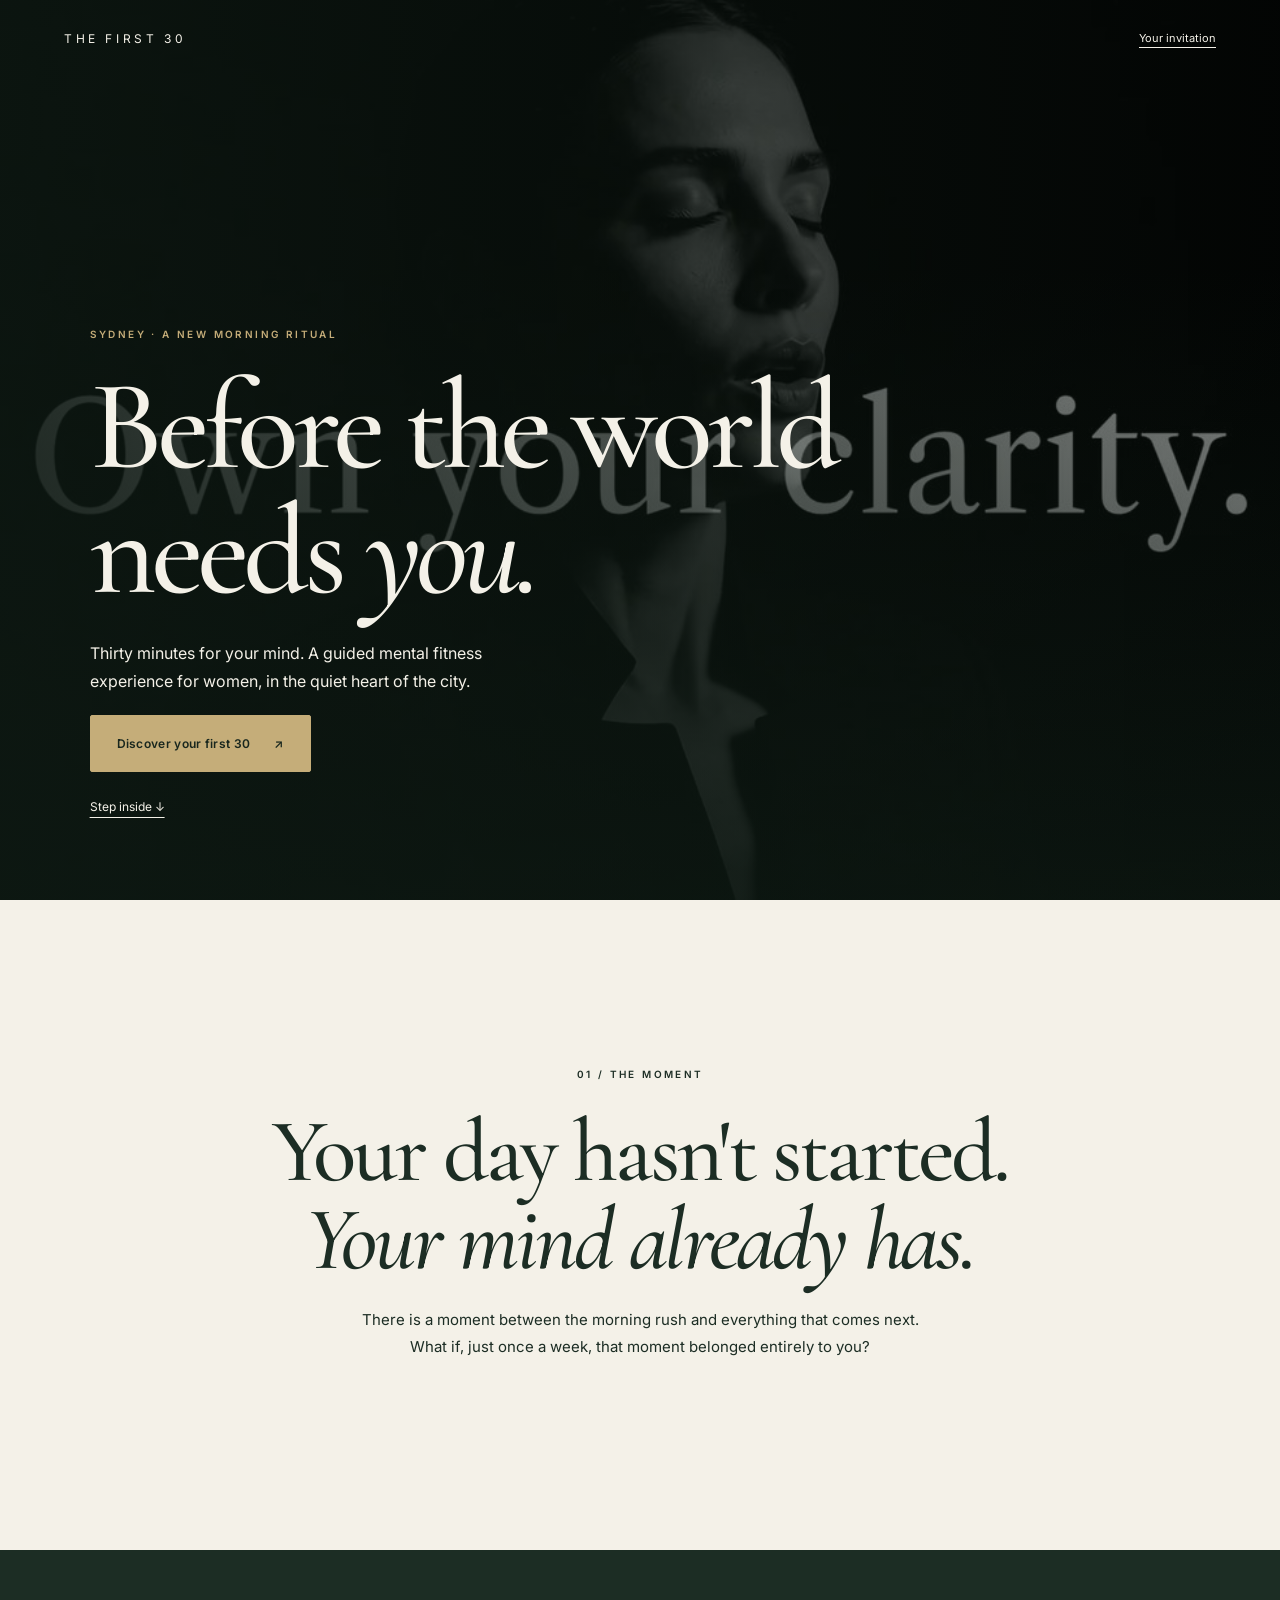
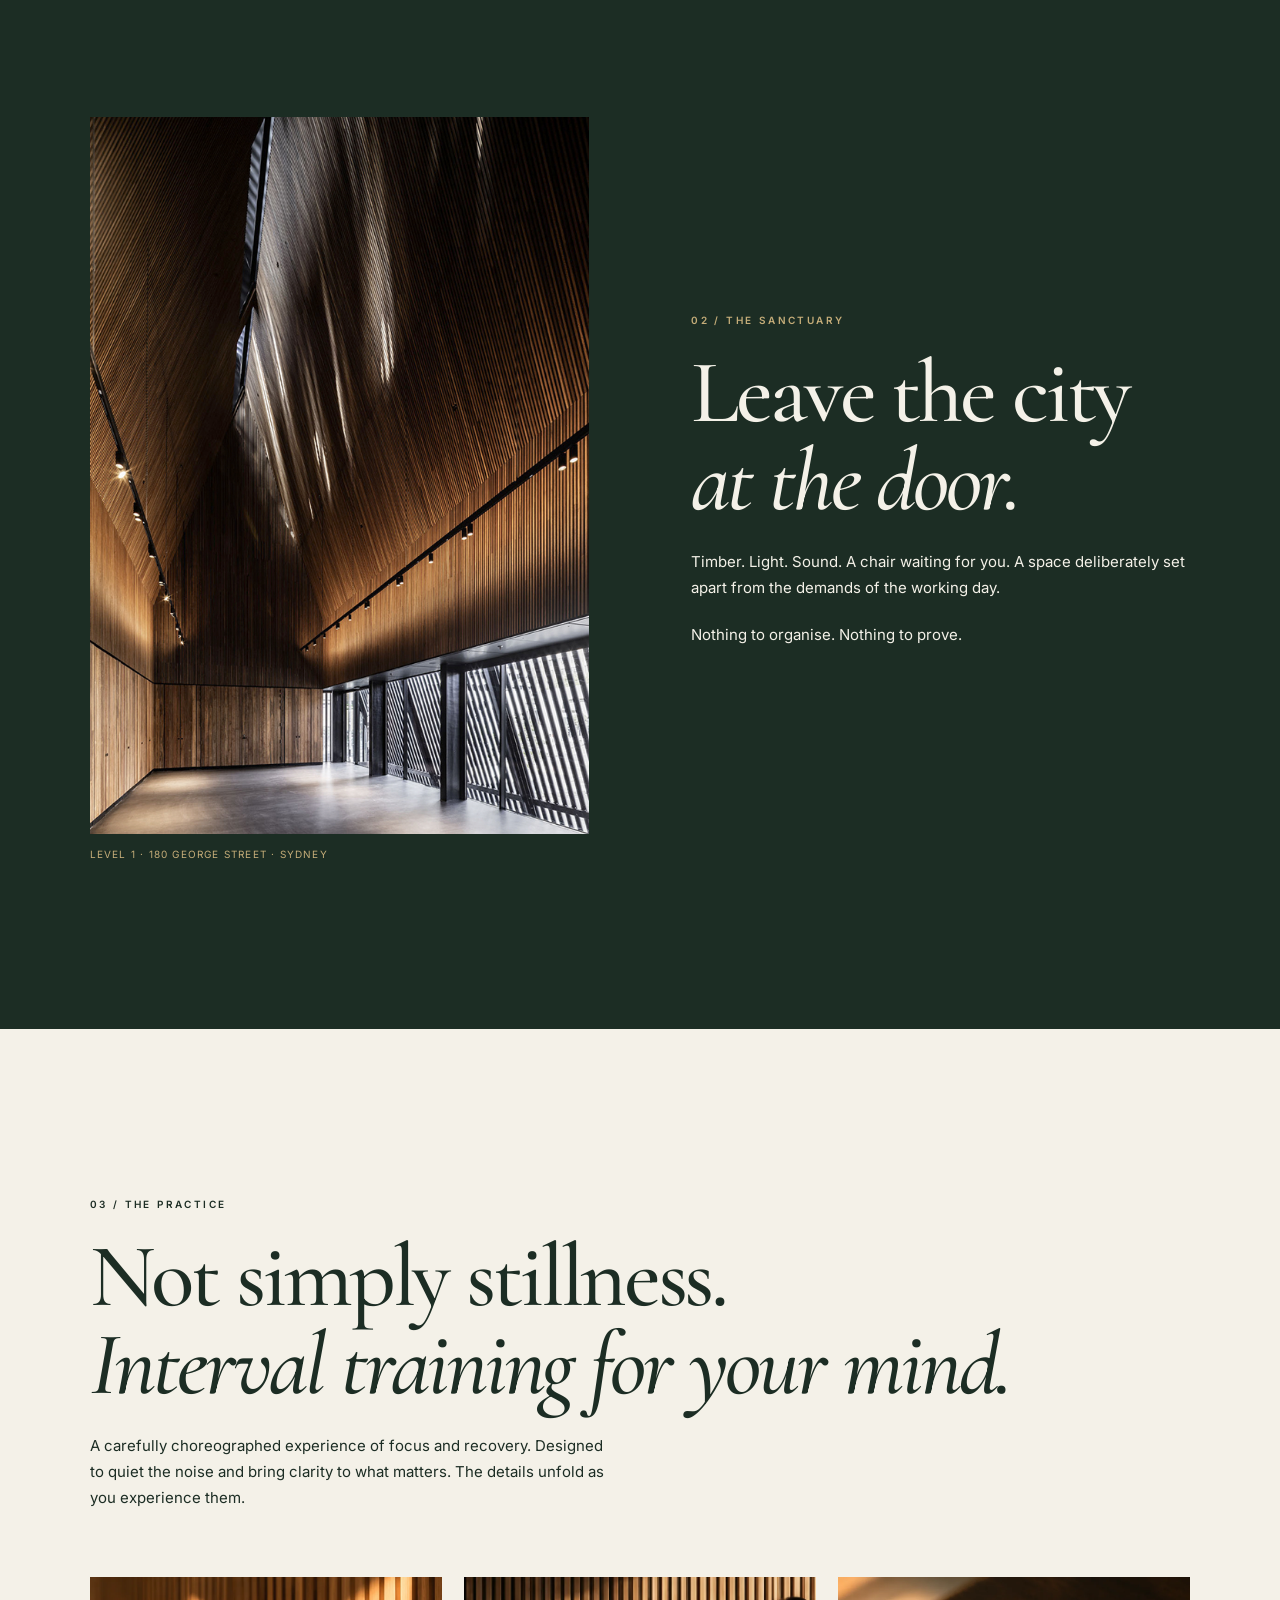
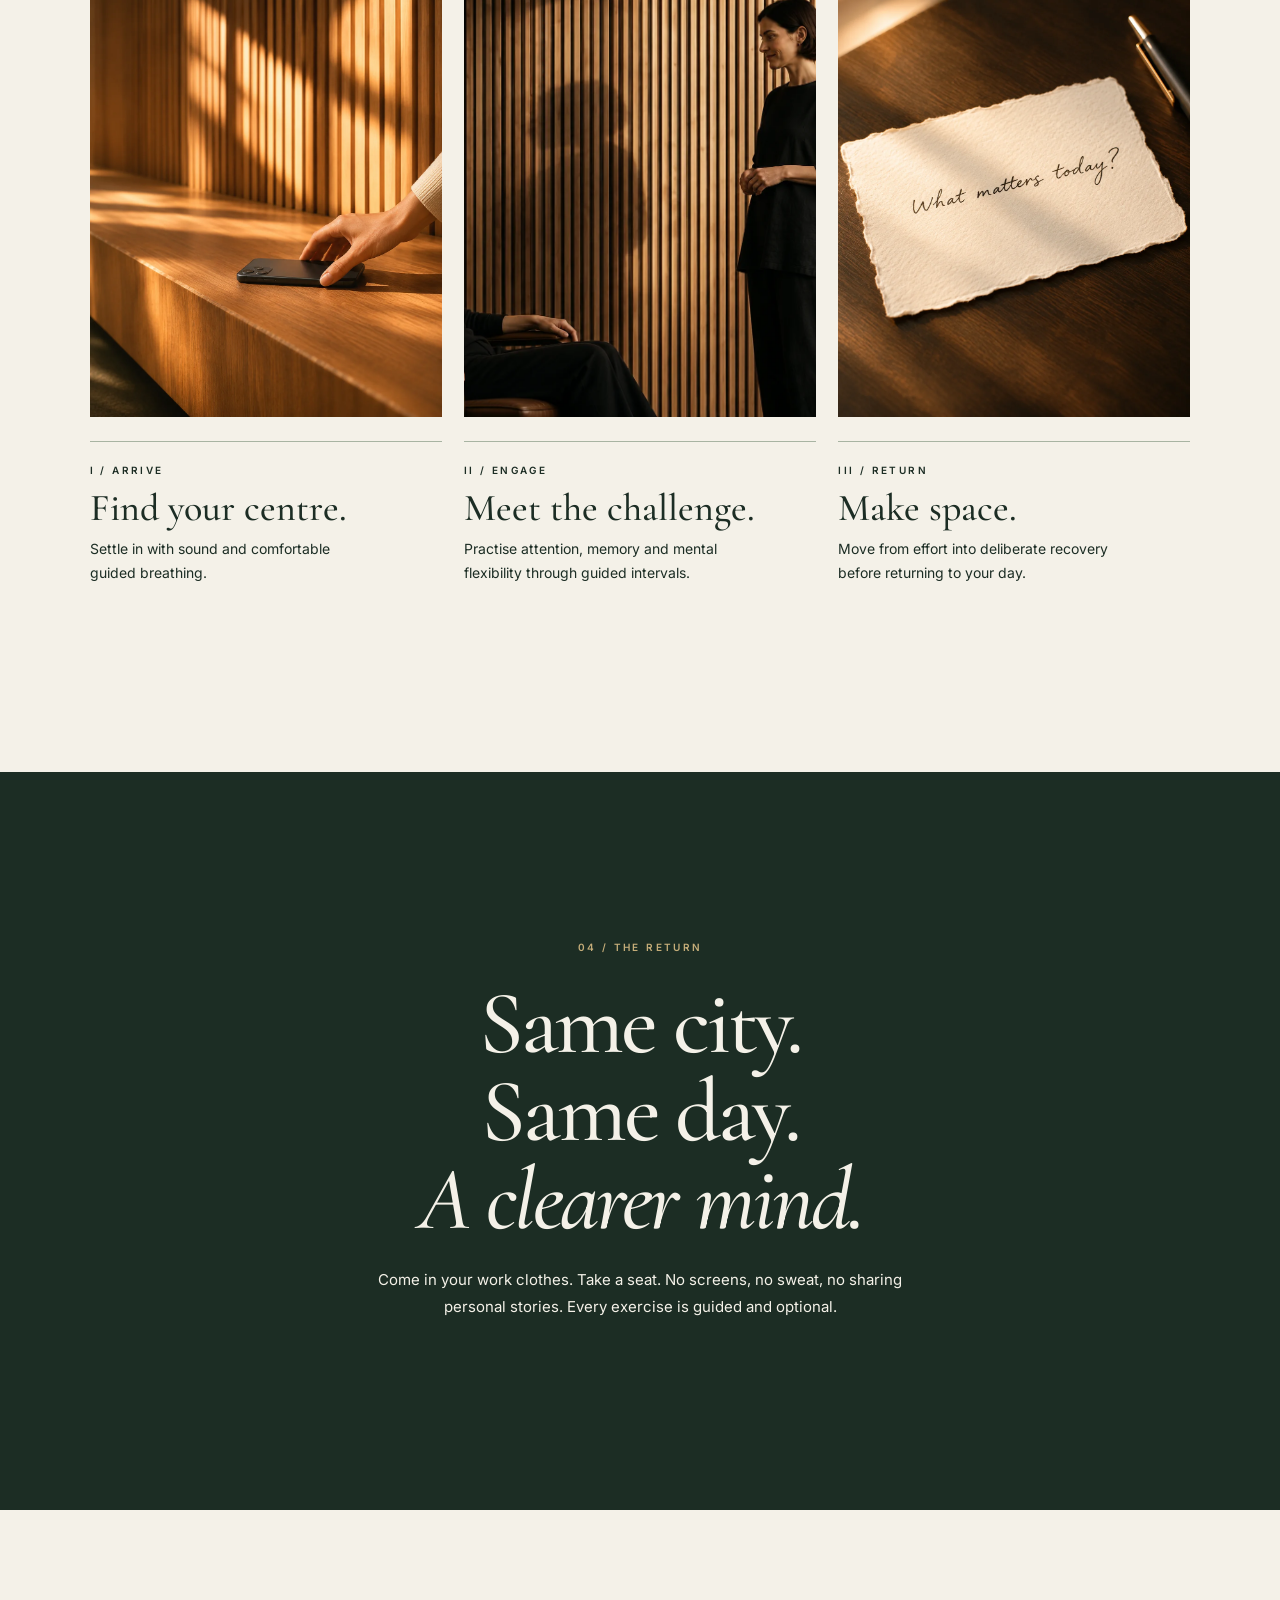
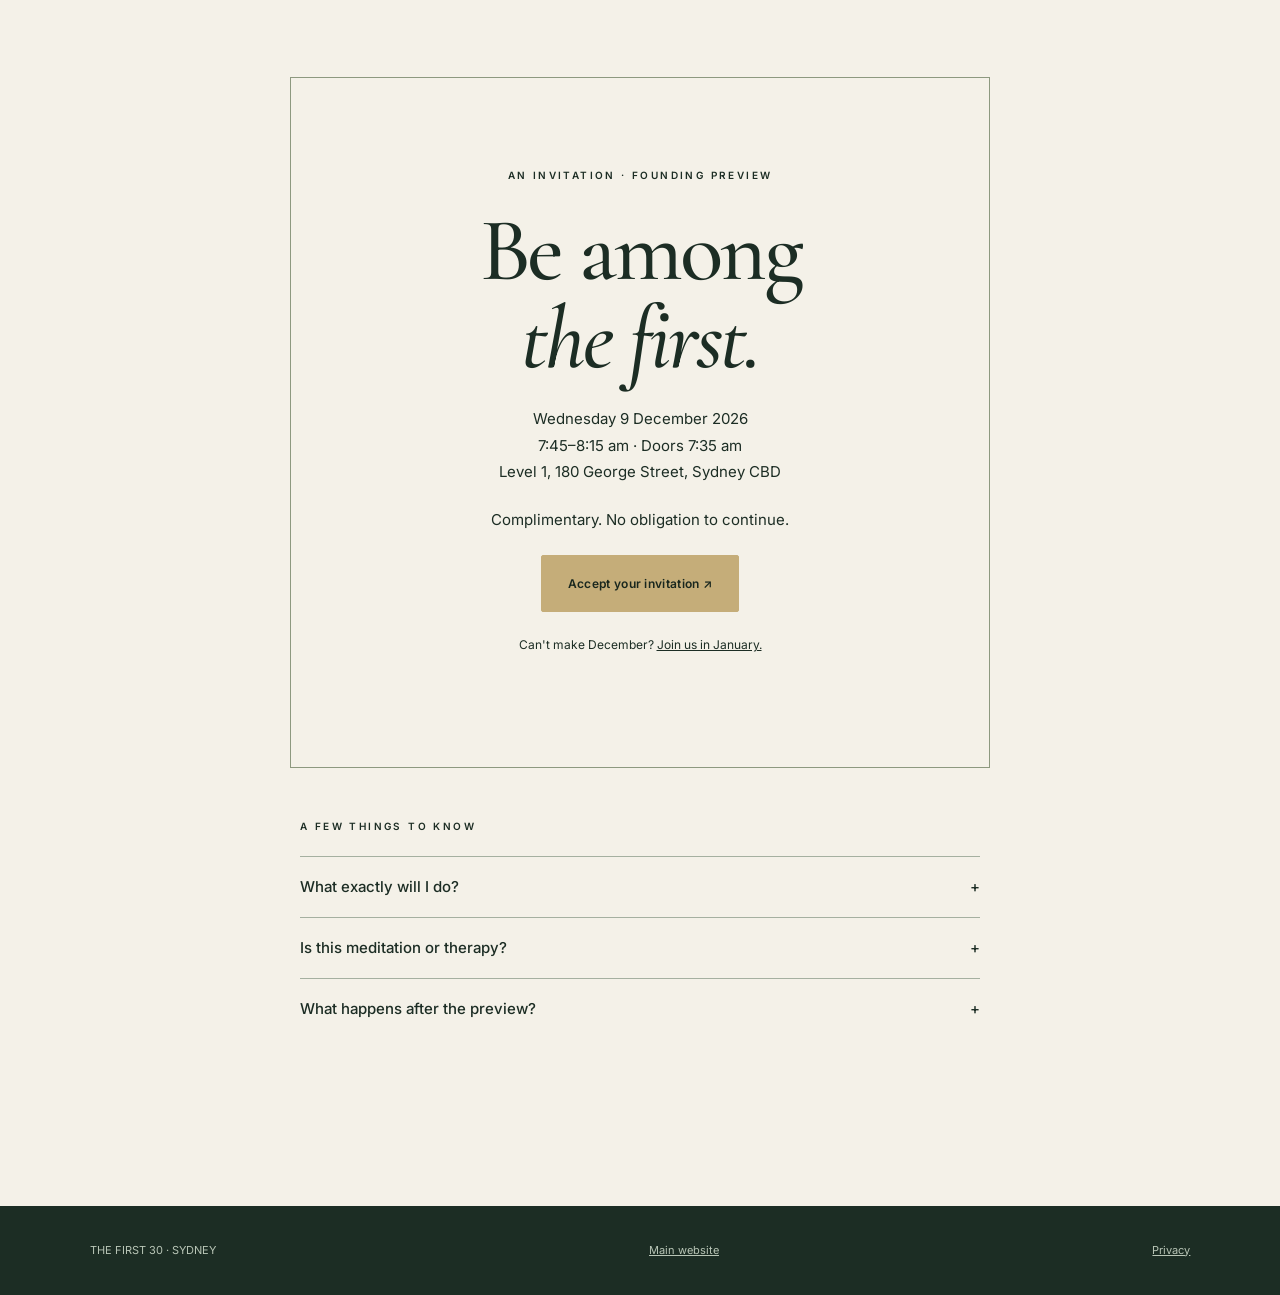
==== commit a860c16e: "Refine experience copy while retaining closing headline" ====
--- a/before/index.html
+++ b/before/index.html
@@ -1,6 +1,6 @@
 <!doctype html><html lang="en"><head><meta charset="utf-8"><meta name="viewport" content="width=device-width,initial-scale=1"><meta name="robots" content="noindex,nofollow,noarchive"><meta name="theme-color" content="#1c2d24"><title>Before the world needs you — The First 30</title><link rel="icon" href="/favicon.svg"><link rel="preconnect" href="https://fonts.googleapis.com"><link rel="preconnect" href="https://fonts.gstatic.com" crossorigin><link href="https://fonts.googleapis.com/css2?family=Cormorant+Garamond:ital,wght@0,500;0,600;1,500&family=Inter:wght@400;500;600&display=swap" rel="stylesheet"><style>
 :root{--forest:#1c2d24;--paper:#f4f1e8;--gold:#c5ad79;--sage:#b8c5b6}*{box-sizing:border-box}html{scroll-behavior:smooth}body{margin:0;background:var(--forest);color:var(--paper);font:400 15px/1.75 Inter,sans-serif}a{color:inherit}a:focus-visible,summary:focus-visible{outline:2px solid var(--gold);outline-offset:6px}h1,h2,h3{font-family:"Cormorant Garamond",Georgia,serif;font-weight:500;line-height:.98;margin:0 0 24px}h1{font-size:clamp(65px,10vw,150px);letter-spacing:-.045em}h2{font-size:clamp(48px,7vw,100px);letter-spacing:-.035em}h3{font-size:38px}p{margin:0 0 20px}.eyebrow{font-size:10px;letter-spacing:.24em;text-transform:uppercase;font-weight:600}.gold{color:var(--gold)}.hero{min-height:100svh;position:relative;display:grid;align-items:end;overflow:hidden;isolation:isolate;background:#26382d url('/assets/own-your-clarity-poster.jpg') center/cover}.hero video{position:absolute;inset:0;width:100%;height:100%;object-fit:cover;z-index:-2}.hero:after{content:"";position:absolute;inset:0;background:linear-gradient(90deg,rgba(13,24,18,.84),rgba(13,24,18,.2)),linear-gradient(0deg,rgba(13,24,18,.76),transparent 70%);z-index:-1}.mast{position:absolute;top:0;left:0;right:0;padding:28px 5vw;display:flex;justify-content:space-between;align-items:center;gap:20px}.brand{font-size:12px;letter-spacing:.3em;text-decoration:none}.mast a:last-child{font-size:11px;text-underline-offset:5px}.hero-copy{padding:130px 7vw 9vh;max-width:1050px}.hero-copy p:not(.eyebrow){max-width:420px;font-size:16px}.button{display:inline-flex;align-items:center;justify-content:center;gap:24px;padding:17px 26px;background:var(--gold);color:#19271e;text-decoration:none;font-size:12px;font-weight:600;letter-spacing:.025em;border:1px solid var(--gold);border-radius:2px;transition:background .2s}.button:hover{background:var(--paper)}.quiet-link{display:inline-block;margin-top:24px;font-size:12px;text-underline-offset:6px}.chapter{padding:clamp(80px,13vw,190px) 7vw}.center{text-align:center}.center p{max-width:560px;margin:0 auto 24px}.paper{background:var(--paper);color:var(--forest)}.split{display:grid;grid-template-columns:1fr 1fr;align-items:center;gap:8vw}.split img{width:100%;height:clamp(350px,56vw,720px);object-fit:cover;display:block}.split .copy{max-width:510px}.image-caption{font-size:10px;letter-spacing:.12em;text-transform:uppercase;margin-top:12px}.ritual{display:grid;grid-template-columns:repeat(3,1fr);gap:22px;margin-top:65px}.ritual img{width:100%;aspect-ratio:4/5;object-fit:cover;display:block;margin-bottom:24px}.ritual h3{margin:10px 0}.ritual p{max-width:280px;font-size:14px}.line{border-top:1px solid #a8b4a2;padding-top:20px}.invite{max-width:700px;margin:auto;text-align:center;border:1px solid #8d997f;padding:clamp(28px,7vw,90px)}.invite p{margin:0 auto 22px}.details{max-width:680px;margin:50px auto 0;text-align:left}details{border-top:1px solid #a5b0a0;padding:17px 0}summary{cursor:pointer;font-weight:500;list-style:none;display:flex;justify-content:space-between;gap:16px}summary:after{content:"+"}details[open] summary:after{content:"−"}details p{font-size:14px;margin:12px 0 0}footer{padding:35px 7vw;display:flex;justify-content:space-between;gap:20px;flex-wrap:wrap;font-size:11px;color:var(--sage)}.reveal{animation:rise 1s ease both}@keyframes rise{from{opacity:0;transform:translateY(16px)}to{opacity:1;transform:none}}@media(max-width:700px){.split,.ritual{grid-template-columns:1fr}.ritual{gap:45px}.ritual img{aspect-ratio:5/4}.hero-copy{padding-bottom:65px}.mast{padding:22px 6vw}.chapter{padding:85px 6vw}.split{gap:40px}.hero:after{background:linear-gradient(0deg,rgba(13,24,18,.9),rgba(13,24,18,.25))}}@media(prefers-reduced-motion:reduce){html{scroll-behavior:auto}.reveal{animation:none}.hero video{display:none}}
-[hidden]{display:none!important}#homepage-rsvp{background:#1c2d24;color:#f4f1e8;border:1px solid #a9956d;width:min(540px,calc(100% - 24px));max-height:calc(100dvh - 24px);overflow:auto;padding:clamp(24px,5vw,46px);box-shadow:0 24px 90px #0007}#homepage-rsvp::backdrop{background:#101d17b8;backdrop-filter:blur(6px)}#homepage-rsvp h2{font-size:clamp(42px,8vw,64px);margin:20px 0}#homepage-rsvp h3{font-size:36px}#homepage-rsvp .eyebrow{color:#c5ad79}#homepage-rsvp .rsvp-close{float:right;background:none;color:inherit;border:0;font:inherit;font-size:12px;cursor:pointer}#homepage-rsvp .rsvp-field{display:block;font-size:12px;margin:14px 0}#homepage-rsvp input:not([type=radio]):not([type=checkbox]){display:block;width:100%;padding:12px;background:#ffffff09;border:1px solid #829181;color:inherit;font:inherit;font-size:16px;margin-top:5px;border-radius:0}#homepage-rsvp fieldset{border:0;padding:0;margin:0 0 20px}#homepage-rsvp legend{font-size:11px;color:#c5ad79;margin-bottom:8px}#homepage-rsvp .rsvp-session-option{display:flex;align-items:center;gap:10px;border:1px solid #829181;padding:10px;margin:7px 0;cursor:pointer}#homepage-rsvp .rsvp-session-option:has(input:checked){border-color:#c5ad79;background:#ffffff09}#homepage-rsvp small{display:block;color:#b8c5b6}#homepage-rsvp input{accent-color:#c5ad79}#homepage-rsvp .rsvp-phone-help,#homepage-rsvp .rsvp-privacy,#homepage-rsvp .rsvp-opt-in{font-size:11px;color:#d1d8cc}#homepage-rsvp .rsvp-opt-in{display:flex;gap:8px;align-items:start}#homepage-rsvp button.button{width:100%;cursor:pointer;margin:15px 0}#homepage-rsvp button:disabled{opacity:.65;cursor:wait}#homepage-rsvp [role=alert]{color:#ffcfb8;font-size:13px}#homepage-rsvp [role=alert]:empty{display:none}#homepage-rsvp .rsvp-calendar{font-size:12px;margin:16px 0}#homepage-rsvp .rsvp-share{border-top:1px solid #829181;padding-top:20px;margin-top:24px}#homepage-rsvp :focus-visible{outline:2px solid #c5ad79;outline-offset:3px}</style></head><body><header class="hero"><video autoplay muted loop playsinline preload="none" poster="/assets/own-your-clarity-poster.jpg" aria-hidden="true" id="film"><source src="/assets/The%20First%2030%20-%20No%20Text.mp4" type="video/mp4"></video><div class="mast"><a class="brand" href="/">THE FIRST 30</a><a href="#invitation">Your invitation</a></div><div class="hero-copy reveal"><p class="eyebrow gold">Sydney · A new morning ritual</p><h1>Before the world<br>needs <i>you.</i></h1><p>Thirty minutes for your mind. A guided mental fitness experience for women, in the quiet heart of the city.</p><a class="button" href="#invitation">Discover your first 30 <span aria-hidden="true">↗</span></a><br><a class="quiet-link" href="#inside">Step inside ↓</a></div></header><main><section class="chapter paper center" id="inside"><p class="eyebrow">01 / The moment</p><h2>Your day hasn't started.<br><i>Your mind already has.</i></h2><p>There is a moment between the morning rush and everything that comes next. What if, just once a week, that moment belonged entirely to you?</p></section><section class="chapter split"><div><img loading="lazy" src="/assets/Concept%20photograph%20copy.jpg" alt="Timber-lined acoustic sanctuary"><div class="image-caption gold">Level 1 · 180 George Street · Sydney</div></div><div class="copy"><p class="eyebrow gold">02 / The sanctuary</p><h2>Leave the city<br><i>at the door.</i></h2><p>Timber. Light. Sound. A chair waiting for you. A space deliberately set apart from the demands of the working day.</p><p>Nothing to organise. Nothing to prove.</p></div></section><section class="chapter paper"><p class="eyebrow">03 / The practice</p><h2>Not simply stillness.<br><i>Interval training for your mind.</i></h2><p style="max-width:530px">A coach-led sequence of mental effort and recovery. The details unfold as you experience them.</p><div class="ritual"><article><img loading="lazy" src="/assets/first30-arrive.webp" alt="A hand placing a phone face down on a sunlit timber bench"><div class="line eyebrow">I / Arrive</div><h3>Find your centre.</h3><p>Settle in with sound and comfortable guided breathing.</p></article><article><img loading="lazy" src="/assets/first-30-guided-session.webp" alt="A facilitator guiding a seated participant"><div class="line eyebrow">II / Engage</div><h3>Meet the challenge.</h3><p>Practise attention, memory and mental flexibility through guided intervals.</p></article><article><img loading="lazy" src="/assets/first30-return.webp" alt="Handwritten card reading What matters today?"><div class="line eyebrow">III / Return</div><h3>Make space.</h3><p>Move from effort into deliberate recovery before returning to your day.</p></article></div></section><section class="chapter center"><p class="eyebrow gold">04 / The return</p><h2>Same city.<br>Same day.<br><i>A clearer mind.</i></h2><p>Come in your work clothes. Take a seat. No screens, no sweat, no sharing personal stories. Every exercise is guided and optional.</p></section><section class="chapter paper" id="invitation"><div class="invite"><p class="eyebrow">An invitation · Founding preview</p><h2>Be among<br><i>the first.</i></h2><p>Wednesday 9 December 2026<br>7:45–8:15 am · Doors 7:35 am<br>Level 1, 180 George Street, Sydney CBD</p><p>Complimentary. No obligation to continue.</p><a class="button" data-rsvp-direct="attend" href="/free-preview/">Accept your invitation ↗</a><p style="margin-top:22px;font-size:12px">Can't make December? <a data-rsvp-direct="january" href="mailto:hello@thefirst30.com.au?subject=Complimentary%20January%20pass">Join us in January.</a></p></div><div class="details"><p class="eyebrow">A few things to know</p><details><summary>What exactly will I do?</summary><p>A seated, coach-led mental fitness session combining paced breathing, sound-based attention exercises, working memory and cognitive flexibility practice, and guided recovery. You can skip any exercise.</p></details><details><summary>Is this meditation or therapy?</summary><p>No. This is research-informed mental fitness practice, not clinical treatment or a validated assessment. The combined programme has not yet been independently validated. <a href="/before/practice/">Explore the research.</a></p></details><details><summary>What happens after the preview?</summary><p>Regular Wednesday sessions are planned from 6 January 2027. Single session $35; three sessions $79; monthly $99. There is no obligation to join.</p></details></div></section></main><footer><span>THE FIRST 30 · SYDNEY</span><a href="/">Main website</a><a href="/privacy/">Privacy</a></footer><script>const film=document.getElementById('film');if(matchMedia('(prefers-reduced-motion: reduce)').matches){film.pause();film.removeAttribute('autoplay')}document.addEventListener('visibilitychange',()=>{if(document.hidden)film.pause();else if(!matchMedia('(prefers-reduced-motion: reduce)').matches)film.play().catch(()=>{})});</script><dialog id="homepage-rsvp" aria-labelledby="homepage-rsvp-title">
+[hidden]{display:none!important}#homepage-rsvp{background:#1c2d24;color:#f4f1e8;border:1px solid #a9956d;width:min(540px,calc(100% - 24px));max-height:calc(100dvh - 24px);overflow:auto;padding:clamp(24px,5vw,46px);box-shadow:0 24px 90px #0007}#homepage-rsvp::backdrop{background:#101d17b8;backdrop-filter:blur(6px)}#homepage-rsvp h2{font-size:clamp(42px,8vw,64px);margin:20px 0}#homepage-rsvp h3{font-size:36px}#homepage-rsvp .eyebrow{color:#c5ad79}#homepage-rsvp .rsvp-close{float:right;background:none;color:inherit;border:0;font:inherit;font-size:12px;cursor:pointer}#homepage-rsvp .rsvp-field{display:block;font-size:12px;margin:14px 0}#homepage-rsvp input:not([type=radio]):not([type=checkbox]){display:block;width:100%;padding:12px;background:#ffffff09;border:1px solid #829181;color:inherit;font:inherit;font-size:16px;margin-top:5px;border-radius:0}#homepage-rsvp fieldset{border:0;padding:0;margin:0 0 20px}#homepage-rsvp legend{font-size:11px;color:#c5ad79;margin-bottom:8px}#homepage-rsvp .rsvp-session-option{display:flex;align-items:center;gap:10px;border:1px solid #829181;padding:10px;margin:7px 0;cursor:pointer}#homepage-rsvp .rsvp-session-option:has(input:checked){border-color:#c5ad79;background:#ffffff09}#homepage-rsvp small{display:block;color:#b8c5b6}#homepage-rsvp input{accent-color:#c5ad79}#homepage-rsvp .rsvp-phone-help,#homepage-rsvp .rsvp-privacy,#homepage-rsvp .rsvp-opt-in{font-size:11px;color:#d1d8cc}#homepage-rsvp .rsvp-opt-in{display:flex;gap:8px;align-items:start}#homepage-rsvp button.button{width:100%;cursor:pointer;margin:15px 0}#homepage-rsvp button:disabled{opacity:.65;cursor:wait}#homepage-rsvp [role=alert]{color:#ffcfb8;font-size:13px}#homepage-rsvp [role=alert]:empty{display:none}#homepage-rsvp .rsvp-calendar{font-size:12px;margin:16px 0}#homepage-rsvp .rsvp-share{border-top:1px solid #829181;padding-top:20px;margin-top:24px}#homepage-rsvp :focus-visible{outline:2px solid #c5ad79;outline-offset:3px}</style></head><body><header class="hero"><video autoplay muted loop playsinline preload="none" poster="/assets/own-your-clarity-poster.jpg" aria-hidden="true" id="film"><source src="/assets/The%20First%2030%20-%20No%20Text.mp4" type="video/mp4"></video><div class="mast"><a class="brand" href="/">THE FIRST 30</a><a href="#invitation">Your invitation</a></div><div class="hero-copy reveal"><p class="eyebrow gold">Sydney · A new morning ritual</p><h1>Before the world<br>needs <i>you.</i></h1><p>Thirty minutes for your mind. A guided mental fitness experience for women, in the quiet heart of the city.</p><a class="button" href="#invitation">Discover your first 30 <span aria-hidden="true">↗</span></a><br><a class="quiet-link" href="#inside">Step inside ↓</a></div></header><main><section class="chapter paper center" id="inside"><p class="eyebrow">01 / The moment</p><h2>Your day hasn't started.<br><i>Your mind already has.</i></h2><p>There is a moment between the morning rush and everything that comes next. What if, just once a week, that moment belonged entirely to you?</p></section><section class="chapter split"><div><img loading="lazy" src="/assets/Concept%20photograph%20copy.jpg" alt="Timber-lined acoustic sanctuary"><div class="image-caption gold">Level 1 · 180 George Street · Sydney</div></div><div class="copy"><p class="eyebrow gold">02 / The sanctuary</p><h2>Leave the city<br><i>at the door.</i></h2><p>Timber. Light. Sound. A chair waiting for you. A space deliberately set apart from the demands of the working day.</p><p>Nothing to organise. Nothing to prove.</p></div></section><section class="chapter paper"><p class="eyebrow">03 / The practice</p><h2>Not simply stillness.<br><i>Interval training for your mind.</i></h2><p style="max-width:530px">A carefully choreographed experience of focus and recovery. Designed to quiet the noise and bring clarity to what matters. The details unfold as you experience them.</p><div class="ritual"><article><img loading="lazy" src="/assets/first30-arrive.webp" alt="A hand placing a phone face down on a sunlit timber bench"><div class="line eyebrow">I / Arrive</div><h3>Find your centre.</h3><p>Settle in with sound and comfortable guided breathing.</p></article><article><img loading="lazy" src="/assets/first-30-guided-session.webp" alt="A facilitator guiding a seated participant"><div class="line eyebrow">II / Engage</div><h3>Meet the challenge.</h3><p>Practise attention, memory and mental flexibility through guided intervals.</p></article><article><img loading="lazy" src="/assets/first30-return.webp" alt="Handwritten card reading What matters today?"><div class="line eyebrow">III / Return</div><h3>Make space.</h3><p>Move from effort into deliberate recovery before returning to your day.</p></article></div></section><section class="chapter center"><p class="eyebrow gold">04 / The return</p><h2>Same city.<br>Same day.<br><i>A clearer mind.</i></h2><p>Come in your work clothes. Take a seat. No screens, no sweat, no sharing personal stories. Every exercise is guided and optional.</p></section><section class="chapter paper" id="invitation"><div class="invite"><p class="eyebrow">An invitation · Founding preview</p><h2>Be among<br><i>the first.</i></h2><p>Wednesday 9 December 2026<br>7:45–8:15 am · Doors 7:35 am<br>Level 1, 180 George Street, Sydney CBD</p><p>Complimentary. No obligation to continue.</p><a class="button" data-rsvp-direct="attend" href="/free-preview/">Accept your invitation ↗</a><p style="margin-top:22px;font-size:12px">Can't make December? <a data-rsvp-direct="january" href="mailto:hello@thefirst30.com.au?subject=Complimentary%20January%20pass">Join us in January.</a></p></div><div class="details"><p class="eyebrow">A few things to know</p><details><summary>What exactly will I do?</summary><p>A seated, coach-led mental fitness session combining paced breathing, sound-based attention exercises, working memory and cognitive flexibility practice, and guided recovery. You can skip any exercise.</p></details><details><summary>Is this meditation or therapy?</summary><p>No. This is research-informed mental fitness practice, not clinical treatment or a validated assessment. The combined programme has not yet been independently validated. <a href="/before/practice/">Explore the research.</a></p></details><details><summary>What happens after the preview?</summary><p>Regular Wednesday sessions are planned from 6 January 2027. Single session $35; three sessions $79; monthly $99. There is no obligation to join.</p></details></div></section></main><footer><span>THE FIRST 30 · SYDNEY</span><a href="/">Main website</a><a href="/privacy/">Privacy</a></footer><script>const film=document.getElementById('film');if(matchMedia('(prefers-reduced-motion: reduce)').matches){film.pause();film.removeAttribute('autoplay')}document.addEventListener('visibilitychange',()=>{if(document.hidden)film.pause();else if(!matchMedia('(prefers-reduced-motion: reduce)').matches)film.play().catch(()=>{})});</script><dialog id="homepage-rsvp" aria-labelledby="homepage-rsvp-title">
 <button type="button" class="rsvp-close" data-rsvp-close>Close ×</button>
 <p class="eyebrow">THE FIRST 30</p>
 <h2 id="homepage-rsvp-title">A place for you.</h2>
